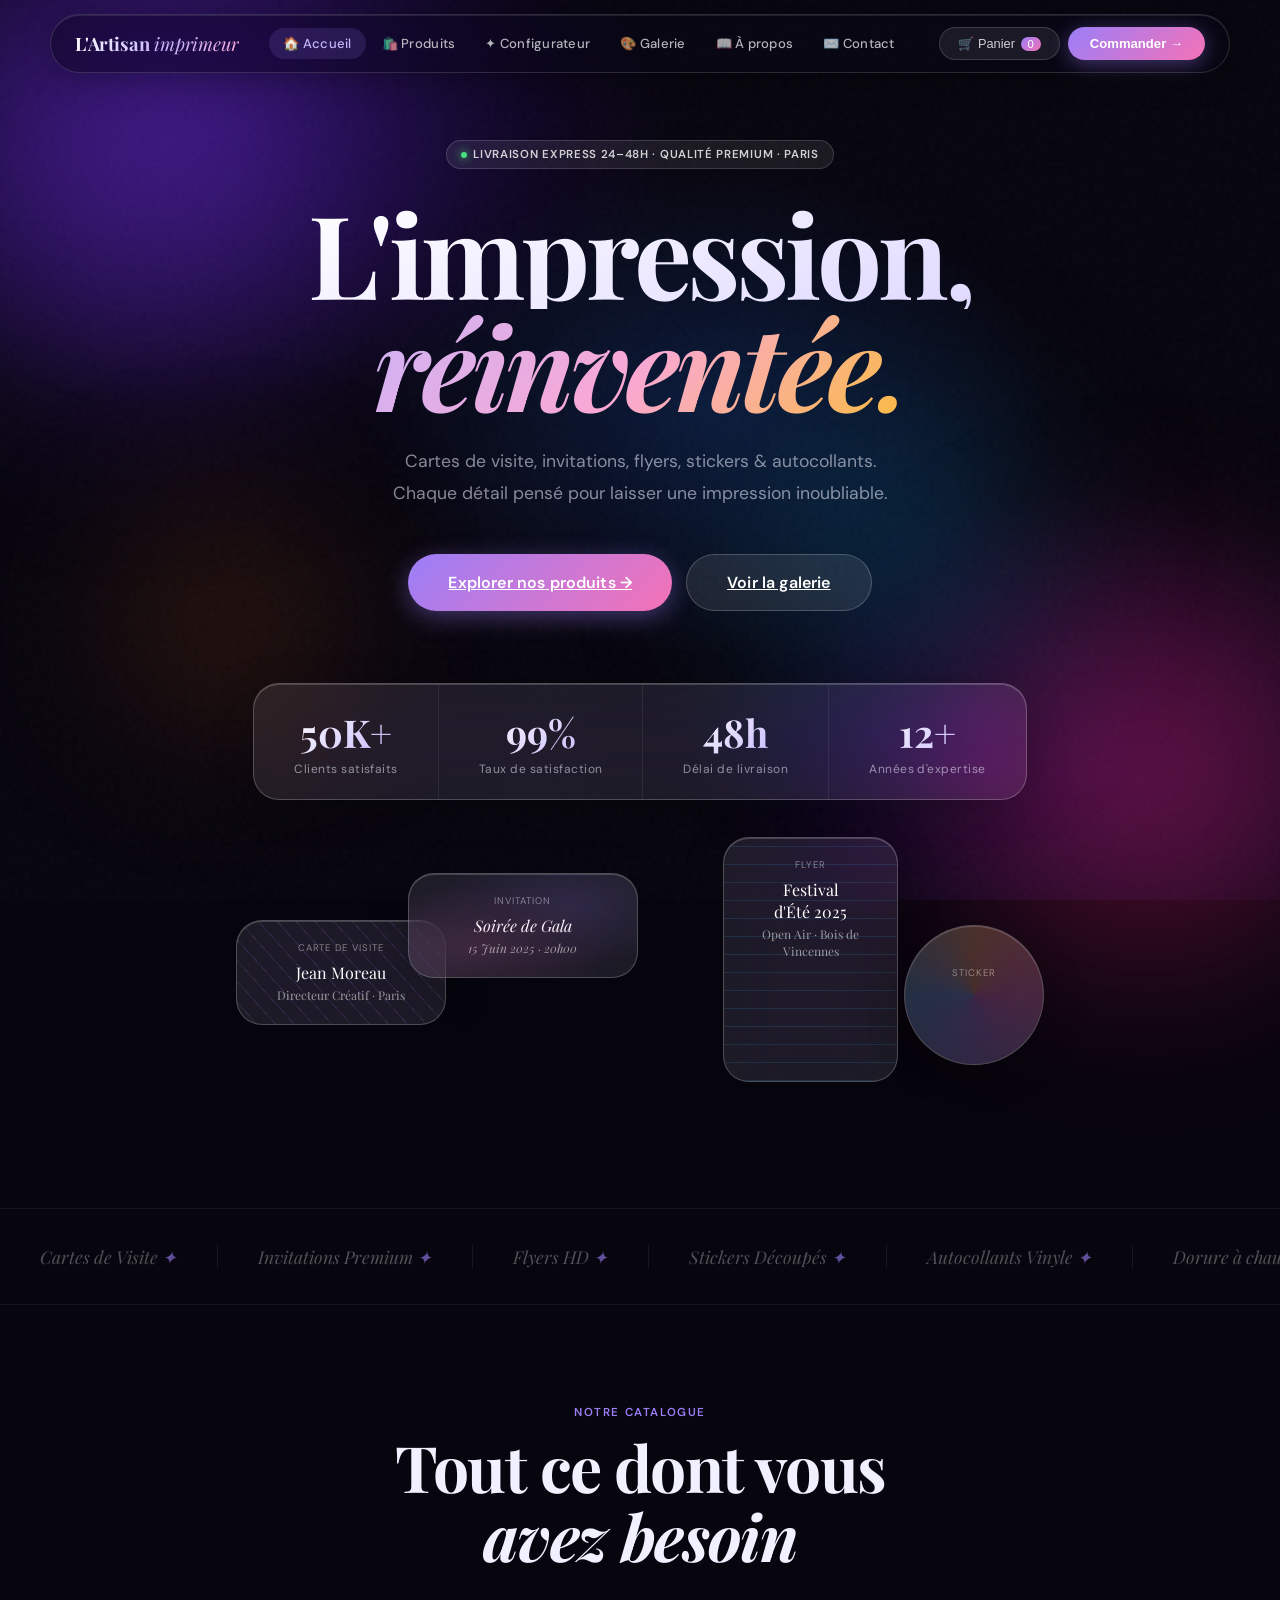
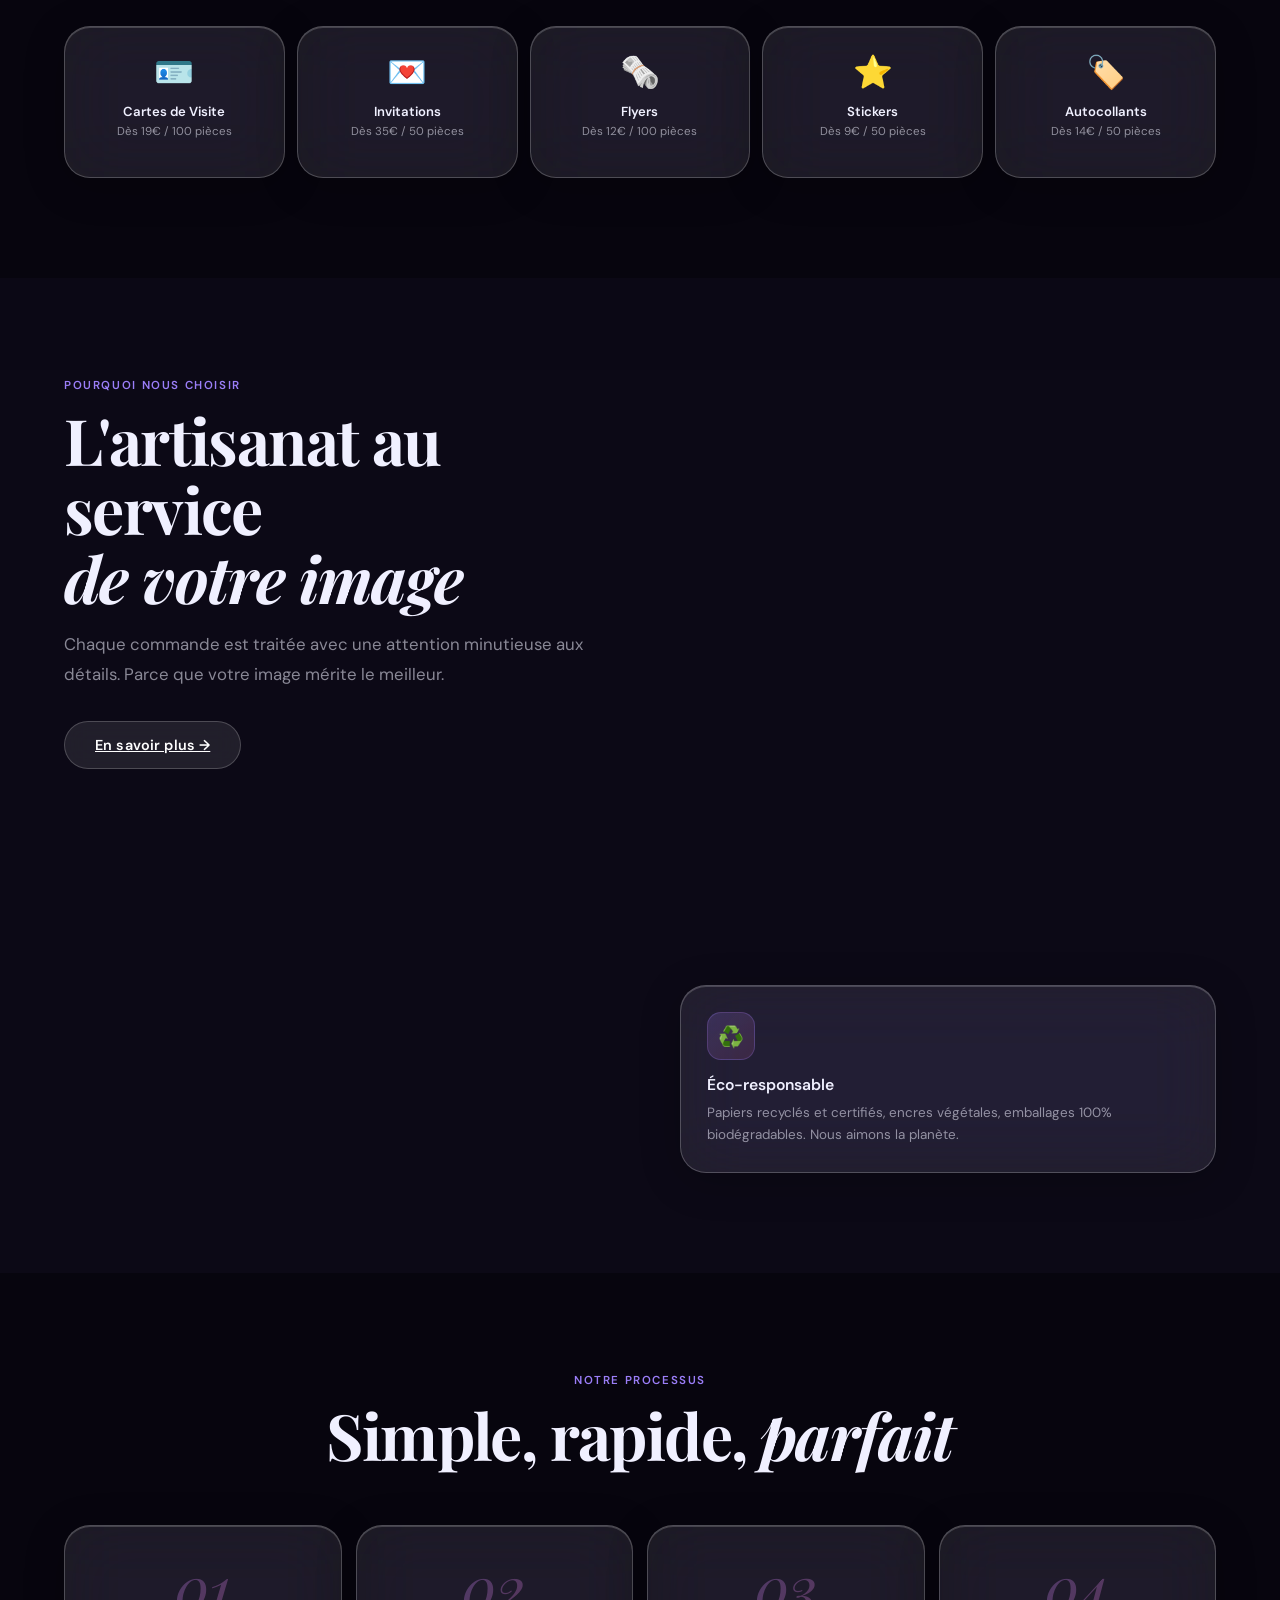
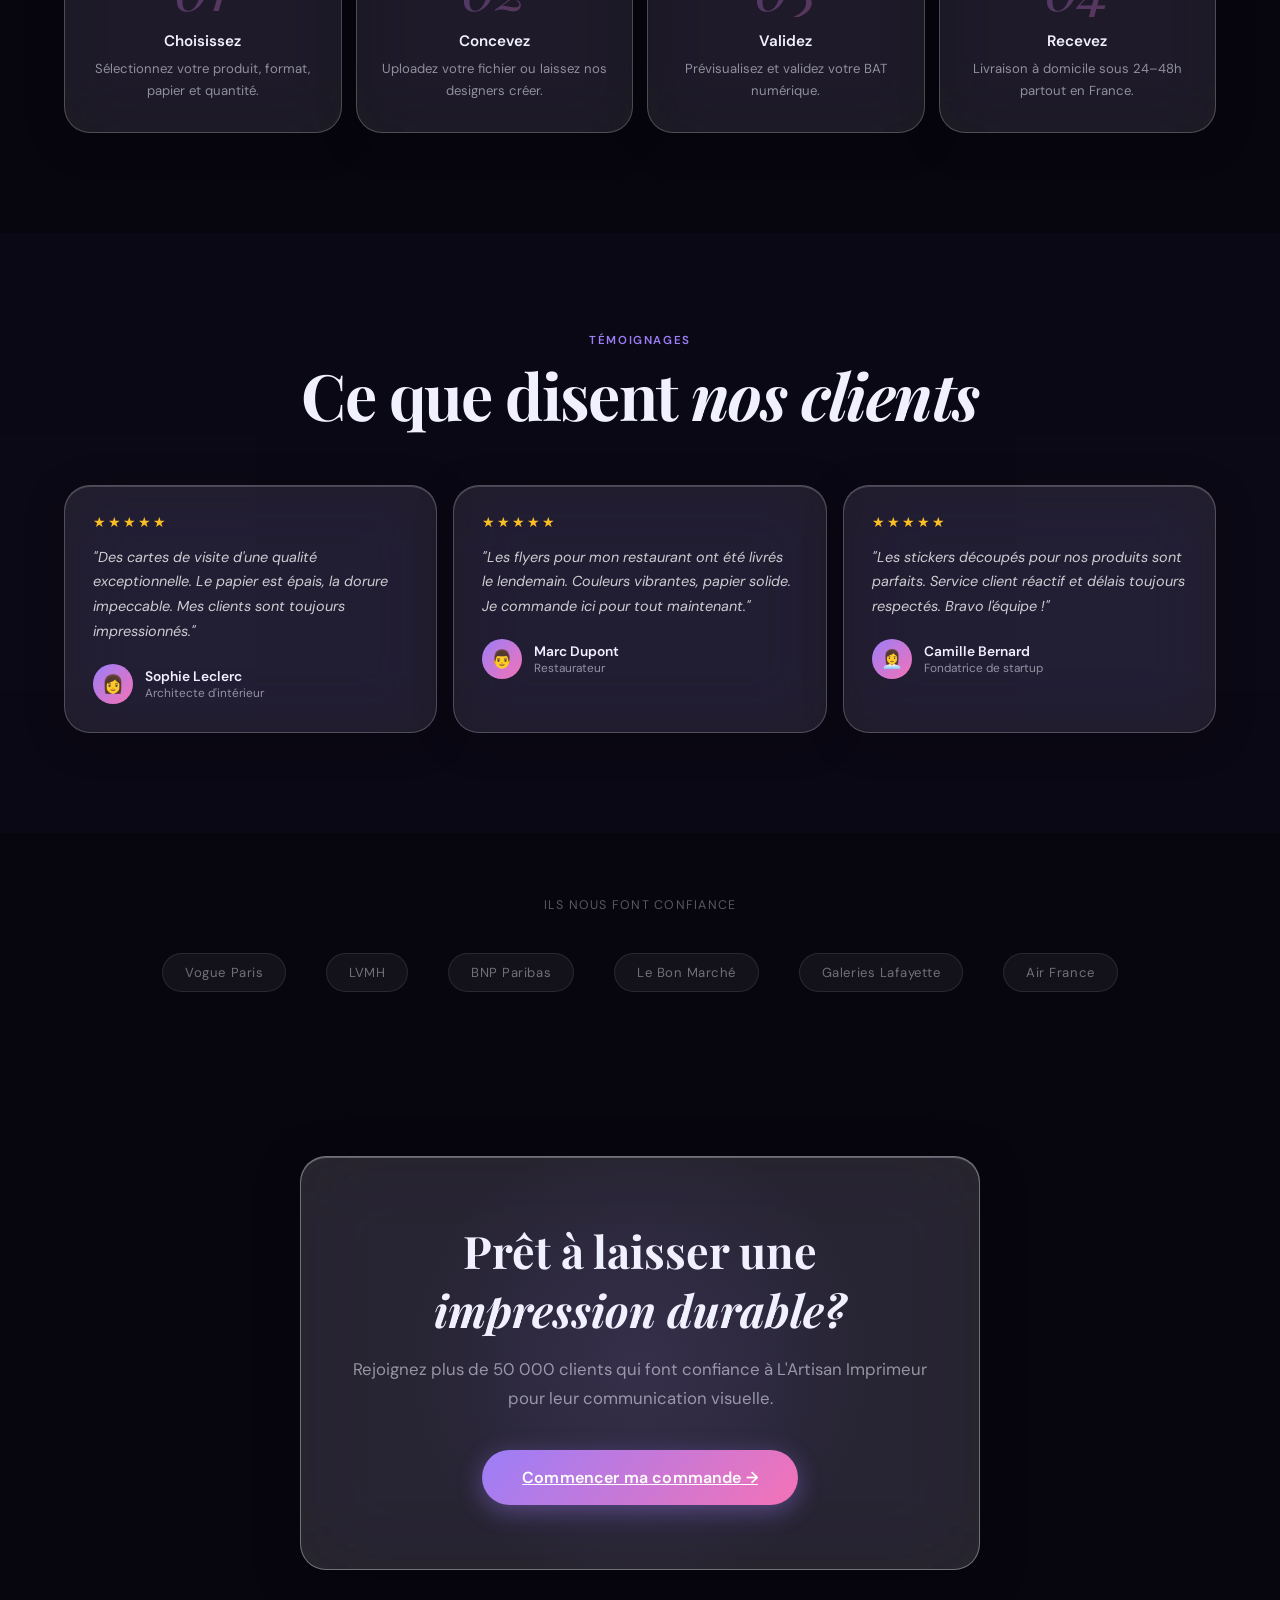
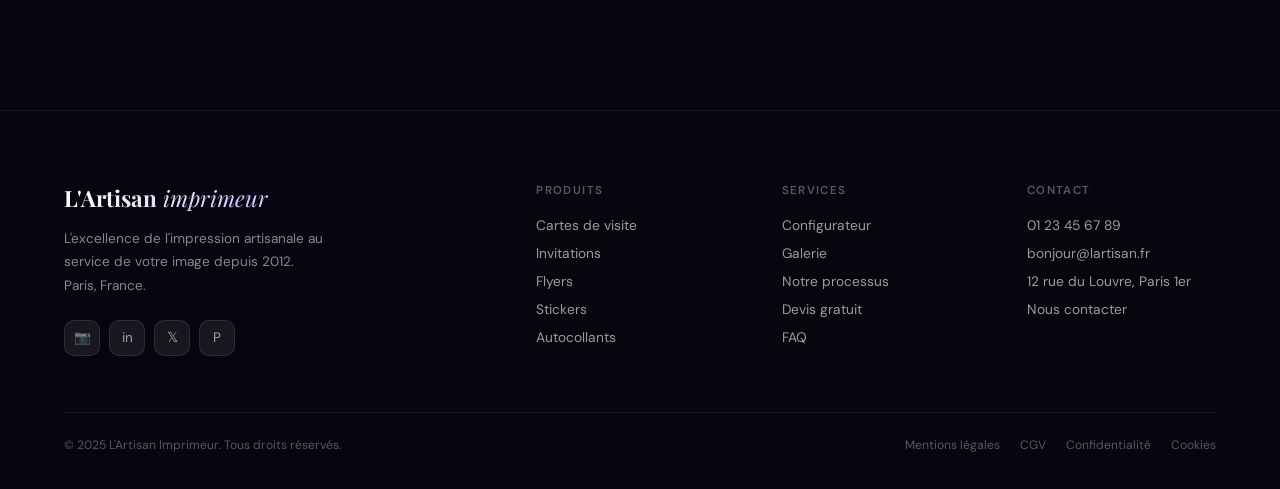
==== index.html @ 02b6c628 "Add files via upload" ====
<!DOCTYPE html>
<html lang="fr">
<head>
<meta charset="UTF-8"><meta name="viewport" content="width=device-width,initial-scale=1.0">
<title>L'Artisan Imprimeur — Impression Premium Paris</title>
<link rel="stylesheet" href="shared.css">
<style>
/* ── HERO ── */
.hero {
  min-height:100vh;display:flex;flex-direction:column;
  align-items:center;justify-content:center;
  text-align:center;padding:140px 24px 80px;
}
.hero-eyebrow { animation:fadeUp .8s .15s var(--transition) both; }
.hero-title {
  font-family:'Playfair Display',serif;
  font-size:clamp(3.2rem,9vw,7.5rem);
  line-height:.97;letter-spacing:-.035em;
  margin-bottom:26px;
  animation:fadeUp .9s .3s var(--transition) both;
}
.hero-title .l1 {
  display:block;
  background:linear-gradient(160deg,#ffffff 0%,#e0d9ff 100%);
  -webkit-background-clip:text;-webkit-text-fill-color:transparent;background-clip:text;
}
.hero-title .l2 {
  display:block;font-style:italic;
  background:linear-gradient(130deg,#c4b5fd 0%,#f9a8d4 50%,#fbbf24 100%);
  -webkit-background-clip:text;-webkit-text-fill-color:transparent;background-clip:text;
}
.hero-sub {
  font-size:1.1rem;color:var(--text-muted);max-width:500px;line-height:1.8;
  margin-bottom:44px;
  animation:fadeUp .9s .45s var(--transition) both;
}
.hero-ctas {
  display:flex;gap:14px;flex-wrap:wrap;justify-content:center;
  animation:fadeUp .9s .6s var(--transition) both;
}

.stats-row {
  display:flex;justify-content:center;flex-wrap:wrap;
  margin-top:72px;
  animation:fadeUp .9s .9s var(--transition) both;
}
.stat-item {
  padding:22px 40px;text-align:center;
  border-right:1px solid rgba(255,255,255,.07);
}
.stat-item:last-child{border-right:none;}
.stat-num {
  font-family:'Playfair Display',serif;font-size:2.4rem;font-weight:700;
  background:linear-gradient(135deg,#fff 0%,#c4b5fd 100%);
  -webkit-background-clip:text;-webkit-text-fill-color:transparent;background-clip:text;
}
.stat-lbl { font-size:.75rem;color:var(--text-muted);margin-top:3px;letter-spacing:.04em; }

/* ── FLOATING CARDS ── */
.cards-scene {
  position:relative;width:100%;max-width:860px;height:260px;
  margin-top:68px;
  animation:fadeUp .9s .75s var(--transition) both;
}
.float-card {
  position:absolute;padding:20px 24px;
  animation:floatY ease-in-out infinite;
}
@keyframes floatY {
  0%,100%{transform:translateY(0) rotate(var(--rot));}
  50%{transform:translateY(-12px) rotate(var(--rot));}
}
.fc1{width:210px;left:3%;top:20%;--rot:-7deg;animation-duration:5.5s;}
.fc2{width:230px;left:23%;top:2%;--rot:3deg;animation-duration:6.5s;animation-delay:-2s;}
.fc3{width:175px;height:245px;right:20%;top:-12%;--rot:-5deg;animation-duration:7s;animation-delay:-1s;display:flex;flex-direction:column;}
.fc4{width:140px;height:140px;right:3%;top:22%;--rot:11deg;animation-duration:5s;animation-delay:-3.5s;border-radius:50% !important;}

.float-card .fc-lbl{font-size:.6rem;text-transform:uppercase;letter-spacing:.1em;color:rgba(255,255,255,.45);margin-bottom:8px;}
.float-card .fc-body{font-family:'Playfair Display',serif;font-size:1rem;color:#fff;line-height:1.4;}
.float-card .fc-sub{font-size:.75rem;opacity:.55;margin-top:3px;}

.fc-pattern{position:absolute;inset:0;border-radius:inherit;overflow:hidden;opacity:.14;}
.pat1{background:repeating-linear-gradient(48deg,#9b7ef8 0,#9b7ef8 1px,transparent 1px,transparent 14px);}
.pat2{background:radial-gradient(ellipse at 30% 70%,#f472b6,transparent 60%),radial-gradient(ellipse at 70% 30%,#9b7ef8,transparent 60%);}
.pat3{background:repeating-linear-gradient(0deg,#38bdf8 0,#38bdf8 1px,transparent 1px,transparent 18px);}
.pat4{background:conic-gradient(from 0deg,#fbbf24,#f472b6,#9b7ef8,#38bdf8,#fbbf24);}

/* ── PRODUCTS PREVIEW ── */
.prod-preview {
  display:grid;grid-template-columns:repeat(5,1fr);gap:12px;
  margin-top:56px;
}
.pp-card {
  padding:24px 16px;text-align:center;cursor:pointer;
  transition:all .3s var(--transition);
}
.pp-card:hover{transform:translateY(-5px);}
.pp-icon{font-size:2rem;margin-bottom:10px;}
.pp-name{font-size:.82rem;font-weight:600;margin-bottom:4px;}
.pp-from{font-size:.72rem;color:var(--text-muted);}
.pp-card .pp-bar{
  height:2px;border-radius:2px;margin-top:12px;
  background:linear-gradient(to right,var(--c1),var(--c2));
  transform:scaleX(0);transform-origin:left;
  transition:transform .3s;
}
.pp-card:hover .pp-bar{transform:scaleX(1);}

/* ── MARQUEE ── */
.marquee-section { overflow:hidden;padding:36px 0;border-top:1px solid rgba(255,255,255,.06);border-bottom:1px solid rgba(255,255,255,.06); }
.marquee-track {
  display:flex;gap:0;white-space:nowrap;
  animation:marqueeScroll 22s linear infinite;
}
@keyframes marqueeScroll{from{transform:translateX(0)}to{transform:translateX(-50%)}}
.marquee-item {
  padding:0 40px;font-family:'Playfair Display',serif;font-style:italic;
  font-size:1.1rem;color:rgba(255,255,255,.3);
  border-right:1px solid rgba(255,255,255,.07);
  flex-shrink:0;
}
.marquee-item span{color:rgba(155,126,248,.6);}

/* ── FEATURES ── */
.features-layout{display:grid;grid-template-columns:1fr 1fr;gap:80px;align-items:start;}
.features-sticky{position:sticky;top:120px;}
.feature-cards-list{display:flex;flex-direction:column;gap:14px;}
.feat-card{padding:26px;transition:all .3s;}
.feat-card:hover{transform:translateX(4px);}
.feat-card .feat-ico{
  width:48px;height:48px;border-radius:14px;font-size:1.3rem;
  display:flex;align-items:center;justify-content:center;
  margin-bottom:14px;
  background:linear-gradient(135deg,rgba(155,126,248,.2),rgba(244,114,182,.12));
  border:1px solid rgba(155,126,248,.25);
}
.feat-card h3{font-size:.98rem;font-weight:600;margin-bottom:7px;}
.feat-card p{font-size:.84rem;color:var(--text-muted);line-height:1.65;}

/* ── PROCESS ── */
.process-grid{display:grid;grid-template-columns:repeat(4,1fr);gap:14px;margin-top:56px;}
.proc-step{padding:30px 22px;text-align:center;position:relative;}
.proc-num{
  font-family:'Playfair Display',serif;font-size:3.8rem;font-style:italic;line-height:1;
  background:linear-gradient(135deg,rgba(155,126,248,.35),rgba(244,114,182,.3));
  -webkit-background-clip:text;-webkit-text-fill-color:transparent;background-clip:text;
  margin-bottom:14px;
}
.proc-step h3{font-size:.95rem;font-weight:600;margin-bottom:7px;}
.proc-step p{font-size:.82rem;color:var(--text-muted);line-height:1.65;}

/* ── TESTIMONIALS ── */
.testi-grid{display:grid;grid-template-columns:repeat(3,1fr);gap:16px;margin-top:56px;}
.testi-card{padding:28px;}
.testi-stars{color:#fbbf24;font-size:.85rem;letter-spacing:2px;margin-bottom:14px;}
.testi-body{font-style:italic;font-size:.9rem;color:rgba(255,255,255,.78);line-height:1.72;margin-bottom:20px;}
.testi-author{display:flex;align-items:center;gap:12px;}
.author-av{
  width:40px;height:40px;border-radius:50%;
  display:flex;align-items:center;justify-content:center;font-size:1.1rem;
  background:linear-gradient(135deg,#9b7ef8,#f472b6);
  flex-shrink:0;
}
.author-name{font-size:.86rem;font-weight:600;}
.author-role{font-size:.74rem;color:var(--text-muted);}

/* ── BRANDS ── */
.brands-row{display:flex;justify-content:center;align-items:center;gap:40px;flex-wrap:wrap;margin-top:40px;}
.brand-pill{
  padding:10px 22px;border-radius:50px;
  background:rgba(255,255,255,.05);border:1px solid rgba(255,255,255,.09);
  font-size:.82rem;color:rgba(255,255,255,.4);letter-spacing:.04em;
  transition:all .2s;
}
.brand-pill:hover{background:rgba(255,255,255,.09);color:rgba(255,255,255,.7);}

/* ── CTA BAND ── */
.cta-band{
  text-align:center;padding:100px 24px;
}
.cta-inner{
  max-width:680px;margin:0 auto;padding:64px 48px;position:relative;overflow:hidden;
}
.cta-glow{
  position:absolute;width:500px;height:500px;border-radius:50%;
  background:radial-gradient(#9b7ef8,transparent 65%);
  opacity:.12;top:50%;left:50%;transform:translate(-50%,-50%);
  pointer-events:none;animation:glowPulse 4s ease-in-out infinite;
}
@keyframes glowPulse{0%,100%{opacity:.12}50%{opacity:.2}}
.cta-inner h2{font-family:'Playfair Display',serif;font-size:clamp(1.8rem,4vw,2.8rem);margin-bottom:16px;position:relative;z-index:1;}
.cta-inner p{color:var(--text-muted);margin-bottom:36px;line-height:1.75;position:relative;z-index:1;}
.cta-inner .btn{position:relative;z-index:1;}

@keyframes fadeUp{from{opacity:0;transform:translateY(22px)}to{opacity:1;transform:none}}

@media(max-width:900px){
  .features-layout{grid-template-columns:1fr;gap:40px;}
  .features-sticky{position:static;}
  .process-grid{grid-template-columns:repeat(2,1fr);}
  .testi-grid{grid-template-columns:1fr;}
  .prod-preview{grid-template-columns:repeat(3,1fr);}
  .cards-scene{display:none;}
}
@media(max-width:600px){
  .prod-preview{grid-template-columns:repeat(2,1fr);}
  .stat-item{padding:16px 20px;}
}
</style>
</head>
<body>
<div class="page-wrap">

<!-- HERO -->
<section class="hero">
  <div class="badge badge-live hero-eyebrow" style="margin-bottom:28px;">
    Livraison express 24–48h · Qualité Premium · Paris
  </div>
  <h1 class="hero-title">
    <span class="l1">L'impression,</span>
    <span class="l2">réinventée.</span>
  </h1>
  <p class="hero-sub">Cartes de visite, invitations, flyers, stickers & autocollants. Chaque détail pensé pour laisser une impression inoubliable.</p>
  <div class="hero-ctas">
    <a href="products.html" class="btn btn-primary btn-lg">Explorer nos produits →</a>
    <a href="gallery.html" class="btn btn-secondary btn-lg">Voir la galerie</a>
  </div>

  <div class="stats-row glass">
    <div class="stat-item"><div class="stat-num">50K+</div><div class="stat-lbl">Clients satisfaits</div></div>
    <div class="stat-item"><div class="stat-num">99%</div><div class="stat-lbl">Taux de satisfaction</div></div>
    <div class="stat-item"><div class="stat-num">48h</div><div class="stat-lbl">Délai de livraison</div></div>
    <div class="stat-item"><div class="stat-num">12+</div><div class="stat-lbl">Années d'expertise</div></div>
  </div>

  <!-- Floating product preview cards -->
  <div class="cards-scene">
    <div class="float-card glass fc1">
      <div class="fc-pattern pat1"></div>
      <div class="fc-lbl">Carte de visite</div>
      <div class="fc-body">Jean Moreau<div class="fc-sub">Directeur Créatif · Paris</div></div>
    </div>
    <div class="float-card glass fc2">
      <div class="fc-pattern pat2"></div>
      <div class="fc-lbl">Invitation</div>
      <div class="fc-body" style="font-style:italic">Soirée de Gala<div class="fc-sub">15 Juin 2025 · 20h00</div></div>
    </div>
    <div class="float-card glass fc3">
      <div class="fc-pattern pat3"></div>
      <div class="fc-lbl">Flyer</div>
      <div class="fc-body">Festival<br>d'Été 2025<div class="fc-sub">Open Air · Bois de Vincennes</div></div>
    </div>
    <div class="float-card glass fc4">
      <div class="fc-pattern pat4"></div>
      <div class="fc-lbl" style="text-align:center;margin-top:20px;">Sticker</div>
    </div>
  </div>
</section>

<!-- MARQUEE -->
<div class="marquee-section" style="position:relative;z-index:2;">
  <div class="marquee-track">
    <div class="marquee-item">Cartes de Visite <span>✦</span></div>
    <div class="marquee-item">Invitations Premium <span>✦</span></div>
    <div class="marquee-item">Flyers HD <span>✦</span></div>
    <div class="marquee-item">Stickers Découpés <span>✦</span></div>
    <div class="marquee-item">Autocollants Vinyle <span>✦</span></div>
    <div class="marquee-item">Dorure à chaud <span>✦</span></div>
    <div class="marquee-item">Vernis sélectif <span>✦</span></div>
    <div class="marquee-item">Papier recyclé <span>✦</span></div>
    <div class="marquee-item">Design sur mesure <span>✦</span></div>
    <div class="marquee-item">Livraison 24h <span>✦</span></div>
    <!-- Duplicate for seamless -->
    <div class="marquee-item">Cartes de Visite <span>✦</span></div>
    <div class="marquee-item">Invitations Premium <span>✦</span></div>
    <div class="marquee-item">Flyers HD <span>✦</span></div>
    <div class="marquee-item">Stickers Découpés <span>✦</span></div>
    <div class="marquee-item">Autocollants Vinyle <span>✦</span></div>
    <div class="marquee-item">Dorure à chaud <span>✦</span></div>
    <div class="marquee-item">Vernis sélectif <span>✦</span></div>
    <div class="marquee-item">Papier recyclé <span>✦</span></div>
    <div class="marquee-item">Design sur mesure <span>✦</span></div>
    <div class="marquee-item">Livraison 24h <span>✦</span></div>
  </div>
</div>

<!-- PRODUCTS QUICK PREVIEW -->
<section class="section">
  <div class="container">
    <div class="reveal" style="text-align:center;margin-bottom:0;">
      <span class="eyebrow">Notre Catalogue</span>
      <h2 class="display-title">Tout ce dont vous<br><em>avez besoin</em></h2>
    </div>
    <div class="prod-preview">
      <a href="products.html#cartes" class="pp-card glass reveal delay-1" style="text-decoration:none;color:inherit;">
        <div class="pp-icon">🪪</div>
        <div class="pp-name">Cartes de Visite</div>
        <div class="pp-from">Dès 19€ / 100 pièces</div>
        <div class="pp-bar" style="--c1:#9b7ef8;--c2:#c4b5fd;"></div>
      </a>
      <a href="products.html#invitations" class="pp-card glass reveal delay-2" style="text-decoration:none;color:inherit;">
        <div class="pp-icon">💌</div>
        <div class="pp-name">Invitations</div>
        <div class="pp-from">Dès 35€ / 50 pièces</div>
        <div class="pp-bar" style="--c1:#f472b6;--c2:#fda4af;"></div>
      </a>
      <a href="products.html#flyers" class="pp-card glass reveal delay-3" style="text-decoration:none;color:inherit;">
        <div class="pp-icon">🗞️</div>
        <div class="pp-name">Flyers</div>
        <div class="pp-from">Dès 12€ / 100 pièces</div>
        <div class="pp-bar" style="--c1:#38bdf8;--c2:#7dd3fc;"></div>
      </a>
      <a href="products.html#stickers" class="pp-card glass reveal delay-4" style="text-decoration:none;color:inherit;">
        <div class="pp-icon">⭐</div>
        <div class="pp-name">Stickers</div>
        <div class="pp-from">Dès 9€ / 50 pièces</div>
        <div class="pp-bar" style="--c1:#4ade80;--c2:#86efac;"></div>
      </a>
      <a href="products.html#autocollants" class="pp-card glass reveal delay-5" style="text-decoration:none;color:inherit;">
        <div class="pp-icon">🏷️</div>
        <div class="pp-name">Autocollants</div>
        <div class="pp-from">Dès 14€ / 50 pièces</div>
        <div class="pp-bar" style="--c1:#fbbf24;--c2:#fde68a;"></div>
      </a>
    </div>
  </div>
</section>

<!-- FEATURES -->
<section class="section" style="background:rgba(155,126,248,.03);">
  <div class="container">
    <div class="features-layout">
      <div class="features-sticky reveal left">
        <span class="eyebrow">Pourquoi nous choisir</span>
        <h2 class="display-title">L'artisanat au service<br><em>de votre image</em></h2>
        <p class="body-lead" style="margin-bottom:32px;">Chaque commande est traitée avec une attention minutieuse aux détails. Parce que votre image mérite le meilleur.</p>
        <a href="about.html" class="btn btn-secondary">En savoir plus →</a>
      </div>
      <div class="feature-cards-list">
        <div class="feat-card glass reveal delay-1">
          <div class="feat-ico">🎨</div>
          <h3>Design sur mesure</h3>
          <p>Nos graphistes créent des visuels uniques adaptés à votre identité. Templates premium ou création from scratch.</p>
        </div>
        <div class="feat-card glass reveal delay-2">
          <div class="feat-ico">🔬</div>
          <h3>Qualité Premium</h3>
          <p>Papiers certifiés FSC, encres écologiques, finitions exclusives — vernis, dorure, gaufrage.</p>
        </div>
        <div class="feat-card glass reveal delay-3">
          <div class="feat-ico">⚡</div>
          <h3>Livraison Express 24h</h3>
          <p>Commandez avant 14h et recevez votre commande dès le lendemain. Suivi en temps réel inclus.</p>
        </div>
        <div class="feat-card glass reveal delay-4">
          <div class="feat-ico">♻️</div>
          <h3>Éco-responsable</h3>
          <p>Papiers recyclés et certifiés, encres végétales, emballages 100% biodégradables. Nous aimons la planète.</p>
        </div>
      </div>
    </div>
  </div>
</section>

<!-- PROCESS -->
<section class="section">
  <div class="container">
    <div style="text-align:center;" class="reveal">
      <span class="eyebrow">Notre Processus</span>
      <h2 class="display-title">Simple, rapide, <em>parfait</em></h2>
    </div>
    <div class="process-grid">
      <div class="proc-step glass reveal delay-1"><div class="proc-num">01</div><h3>Choisissez</h3><p>Sélectionnez votre produit, format, papier et quantité.</p></div>
      <div class="proc-step glass reveal delay-2"><div class="proc-num">02</div><h3>Concevez</h3><p>Uploadez votre fichier ou laissez nos designers créer.</p></div>
      <div class="proc-step glass reveal delay-3"><div class="proc-num">03</div><h3>Validez</h3><p>Prévisualisez et validez votre BAT numérique.</p></div>
      <div class="proc-step glass reveal delay-4"><div class="proc-num">04</div><h3>Recevez</h3><p>Livraison à domicile sous 24–48h partout en France.</p></div>
    </div>
  </div>
</section>

<!-- TESTIMONIALS -->
<section class="section" style="background:rgba(155,126,248,.03);">
  <div class="container">
    <div style="text-align:center;" class="reveal">
      <span class="eyebrow">Témoignages</span>
      <h2 class="display-title">Ce que disent <em>nos clients</em></h2>
    </div>
    <div class="testi-grid">
      <div class="testi-card glass reveal delay-1">
        <div class="testi-stars">★★★★★</div>
        <p class="testi-body">"Des cartes de visite d'une qualité exceptionnelle. Le papier est épais, la dorure impeccable. Mes clients sont toujours impressionnés."</p>
        <div class="testi-author"><div class="author-av">👩</div><div><div class="author-name">Sophie Leclerc</div><div class="author-role">Architecte d'intérieur</div></div></div>
      </div>
      <div class="testi-card glass reveal delay-2">
        <div class="testi-stars">★★★★★</div>
        <p class="testi-body">"Les flyers pour mon restaurant ont été livrés le lendemain. Couleurs vibrantes, papier solide. Je commande ici pour tout maintenant."</p>
        <div class="testi-author"><div class="author-av">👨</div><div><div class="author-name">Marc Dupont</div><div class="author-role">Restaurateur</div></div></div>
      </div>
      <div class="testi-card glass reveal delay-3">
        <div class="testi-stars">★★★★★</div>
        <p class="testi-body">"Les stickers découpés pour nos produits sont parfaits. Service client réactif et délais toujours respectés. Bravo l'équipe !"</p>
        <div class="testi-author"><div class="author-av">👩‍💼</div><div><div class="author-name">Camille Bernard</div><div class="author-role">Fondatrice de startup</div></div></div>
      </div>
    </div>
  </div>
</section>

<!-- TRUSTED BY -->
<section class="section-sm" style="position:relative;z-index:2;">
  <div class="container" style="text-align:center;">
    <p style="font-size:.78rem;color:var(--text-dim);text-transform:uppercase;letter-spacing:.1em;margin-bottom:20px;">Ils nous font confiance</p>
    <div class="brands-row">
      <div class="brand-pill">Vogue Paris</div>
      <div class="brand-pill">LVMH</div>
      <div class="brand-pill">BNP Paribas</div>
      <div class="brand-pill">Le Bon Marché</div>
      <div class="brand-pill">Galeries Lafayette</div>
      <div class="brand-pill">Air France</div>
    </div>
  </div>
</section>

<!-- CTA -->
<div class="cta-band" style="position:relative;z-index:2;">
  <div class="container">
    <div class="cta-inner glass-strong reveal">
      <div class="cta-glow"></div>
      <h2>Prêt à laisser une<br><em>impression durable?</em></h2>
      <p class="body-lead">Rejoignez plus de 50 000 clients qui font confiance à L'Artisan Imprimeur pour leur communication visuelle.</p>
      <a href="configurator.html" class="btn btn-primary btn-lg">Commencer ma commande →</a>
    </div>
  </div>
</div>

</div><!-- /page-wrap -->
<script src="shared.js"></script>
<script>initShared('index');</script>
</body>
</html>
---- shared.css ----
@import url('https://fonts.googleapis.com/css2?family=Playfair+Display:ital,wght@0,400;0,600;0,700;1,400;1,600&family=DM+Sans:opsz,wght@9..40,300;9..40,400;9..40,500;9..40,600&family=Cormorant+Garamond:ital,wght@0,300;0,400;1,300;1,400&display=swap');

:root {
  --glass-bg: rgba(255,255,255,0.09);
  --glass-bg-hover: rgba(255,255,255,0.14);
  --glass-border: rgba(255,255,255,0.22);
  --glass-border-strong: rgba(255,255,255,0.35);
  --glass-shadow: 0 8px 40px rgba(0,0,0,0.22);
  --glass-blur: blur(32px) saturate(190%);
  --accent: #9b7ef8;
  --accent2: #f472b6;
  --accent3: #38bdf8;
  --gold: #fbbf24;
  --green: #4ade80;
  --text: #f0f0ff;
  --text-muted: rgba(240,240,255,0.55);
  --text-dim: rgba(240,240,255,0.35);
  --radius: 26px;
  --radius-sm: 14px;
  --radius-xs: 8px;
  --page-bg: #07050e;
  --transition: cubic-bezier(.16,1,.3,1);
}

*, *::before, *::after { margin:0; padding:0; box-sizing:border-box; }
html { scroll-behavior:smooth; font-size:16px; }

body {
  font-family: 'DM Sans', sans-serif;
  background: var(--page-bg);
  color: var(--text);
  overflow-x: hidden;
  -webkit-font-smoothing: antialiased;
}

/* ──────────────────────────────────────────
   BACKGROUND SCENE
────────────────────────────────────────── */
.bg-scene {
  position: fixed; inset:0; z-index:0; pointer-events:none;
  background:
    radial-gradient(ellipse 70% 55% at 15% 15%, #1e0a4e 0%, transparent 55%),
    radial-gradient(ellipse 55% 55% at 85% 85%, #1a0838 0%, transparent 55%),
    radial-gradient(ellipse 45% 45% at 55% 45%, #0c1a3a 0%, transparent 60%),
    #07050e;
}
.bg-orb {
  position:absolute; border-radius:50%;
  filter:blur(90px); will-change:transform;
  animation: orbDrift linear infinite;
}
.orb1{width:600px;height:600px;background:radial-gradient(#7c3aed,#4a1d96,transparent 70%);top:-150px;left:-150px;opacity:.5;animation-duration:22s;}
.orb2{width:500px;height:500px;background:radial-gradient(#db2777,#9d174d,transparent 70%);bottom:-120px;right:-120px;opacity:.45;animation-duration:28s;animation-delay:-10s;}
.orb3{width:380px;height:380px;background:radial-gradient(#0284c7,#0c4a6e,transparent 70%);top:40%;left:55%;opacity:.4;animation-duration:34s;animation-delay:-6s;}
.orb4{width:250px;height:250px;background:radial-gradient(#d97706,#92400e,transparent 70%);top:55%;left:8%;opacity:.35;animation-duration:26s;animation-delay:-15s;}
@keyframes orbDrift {
  0%,100%{transform:translate(0,0) scale(1);}
  25%{transform:translate(30px,-25px) scale(1.04);}
  50%{transform:translate(-15px,35px) scale(.97);}
  75%{transform:translate(25px,15px) scale(1.02);}
}
.noise-overlay {
  position:fixed;inset:0;z-index:1;opacity:.028;pointer-events:none;
  background-image:url("data:image/svg+xml,%3Csvg viewBox='0 0 200 200' xmlns='http://www.w3.org/2000/svg'%3E%3Cfilter id='n'%3E%3CfeTurbulence type='fractalNoise' baseFrequency='.85' numOctaves='4' stitchTiles='stitch'/%3E%3C/filter%3E%3Crect width='100%25' height='100%25' filter='url(%23n)'/%3E%3C/svg%3E");
}
.page-wrap { position:relative; z-index:2; }

/* ──────────────────────────────────────────
   GLASS UTILITY
────────────────────────────────────────── */
.glass {
  background: var(--glass-bg);
  backdrop-filter: var(--glass-blur);
  -webkit-backdrop-filter: var(--glass-blur);
  border: 1px solid var(--glass-border);
  border-radius: var(--radius);
  box-shadow: var(--glass-shadow), inset 0 1px 0 rgba(255,255,255,0.18);
}
.glass-strong {
  background: rgba(255,255,255,0.13);
  backdrop-filter: blur(40px) saturate(200%);
  -webkit-backdrop-filter: blur(40px) saturate(200%);
  border: 1px solid var(--glass-border-strong);
  border-radius: var(--radius);
  box-shadow: 0 12px 48px rgba(0,0,0,0.25), inset 0 1px 0 rgba(255,255,255,0.28);
}

/* ──────────────────────────────────────────
   NAVIGATION
────────────────────────────────────────── */
.nav-wrap {
  position:fixed;top:14px;left:50%;transform:translateX(-50%);
  width:calc(100% - 40px);max-width:1180px;z-index:1000;
}
nav.main-nav {
  display:flex;align-items:center;justify-content:space-between;
  padding:12px 24px;
  background:rgba(10,8,20,0.55);
  backdrop-filter:blur(40px) saturate(180%);
  -webkit-backdrop-filter:blur(40px) saturate(180%);
  border:1px solid rgba(255,255,255,0.14);
  border-radius:50px;
  box-shadow:0 4px 32px rgba(0,0,0,0.3),inset 0 1px 0 rgba(255,255,255,0.1);
  transition:background .3s;
}
nav.main-nav.scrolled { background:rgba(7,5,14,0.82); }

.nav-logo {
  font-family:'Playfair Display',serif;
  font-size:1.15rem; font-style:italic;
  letter-spacing:-.01em; white-space:nowrap;
  background:linear-gradient(130deg,#fff 0%,#c4b5fd 55%,#f9a8d4 100%);
  -webkit-background-clip:text;-webkit-text-fill-color:transparent;background-clip:text;
  text-decoration:none;
}
.nav-logo b { font-style:normal; font-weight:700; }

.nav-links {
  display:flex;align-items:center;gap:2px;
  list-style:none;
}
.nav-links a {
  color:rgba(255,255,255,0.7);text-decoration:none;
  font-size:.82rem;font-weight:500;letter-spacing:.02em;
  padding:7px 14px;border-radius:50px;
  transition:all .2s;
  display:flex;align-items:center;gap:6px;
}
.nav-links a:hover, .nav-links a.active {
  background:rgba(255,255,255,0.1);color:#fff;
}
.nav-links a.active { background:rgba(155,126,248,0.15);color:#c4b5fd; }

.nav-actions { display:flex;gap:8px;align-items:center; }
.nav-btn-ghost {
  padding:8px 18px;border-radius:50px;
  background:rgba(255,255,255,0.08);
  border:1px solid rgba(255,255,255,0.15);
  color:rgba(255,255,255,.8);font-size:.8rem;font-weight:500;
  cursor:pointer;transition:all .2s;
}
.nav-btn-ghost:hover{background:rgba(255,255,255,0.14);color:#fff;}
.nav-btn-primary {
  padding:9px 22px;border-radius:50px;
  background:linear-gradient(135deg,#9b7ef8,#f472b6);
  color:#fff;font-size:.82rem;font-weight:600;
  border:none;cursor:pointer;
  box-shadow:0 4px 20px rgba(155,126,248,.4);
  transition:all .22s;
}
.nav-btn-primary:hover{transform:translateY(-1px);box-shadow:0 8px 28px rgba(155,126,248,.55);}

/* Mobile nav toggle */
.nav-toggle {
  display:none;width:36px;height:36px;
  background:rgba(255,255,255,.08);border:1px solid rgba(255,255,255,.15);
  border-radius:10px;cursor:pointer;
  flex-direction:column;align-items:center;justify-content:center;gap:5px;
}
.nav-toggle span { width:18px;height:2px;background:#fff;border-radius:2px;transition:all .3s; }

/* ──────────────────────────────────────────
   LAYOUT
────────────────────────────────────────── */
.container { max-width:1200px;margin:0 auto;padding:0 24px; }
.container-sm { max-width:820px;margin:0 auto;padding:0 24px; }
.section { position:relative;z-index:2;padding:100px 0; }
.section-sm { padding:64px 0; }

/* ──────────────────────────────────────────
   TYPOGRAPHY
────────────────────────────────────────── */
.eyebrow {
  font-size:.72rem;text-transform:uppercase;letter-spacing:.14em;
  font-weight:600;color:var(--accent);margin-bottom:12px;
  display:block;
}
.display-title {
  font-family:'Playfair Display',serif;
  font-size:clamp(2.4rem,5vw,4rem);
  line-height:1.08;letter-spacing:-.025em;
  margin-bottom:18px;
}
.display-title em { font-style:italic; }
.display-title .grad {
  background:linear-gradient(135deg,#c4b5fd 0%,#f9a8d4 50%,#fcd34d 100%);
  -webkit-background-clip:text;-webkit-text-fill-color:transparent;background-clip:text;
}
.body-lead {
  font-size:1.05rem;line-height:1.75;color:var(--text-muted);
}

/* ──────────────────────────────────────────
   BUTTONS
────────────────────────────────────────── */
.btn {
  display:inline-flex;align-items:center;gap:8px;
  padding:14px 30px;border-radius:50px;
  font-size:.9rem;font-weight:600;cursor:pointer;
  transition:all .25s var(--transition);
  border:none;letter-spacing:.01em;
  font-family:'DM Sans',sans-serif;
}
.btn-primary {
  background:linear-gradient(135deg,#9b7ef8,#f472b6);
  color:#fff;box-shadow:0 6px 24px rgba(155,126,248,.4);
}
.btn-primary:hover{transform:translateY(-2px);box-shadow:0 12px 36px rgba(155,126,248,.55);}
.btn-secondary {
  background:rgba(255,255,255,.09);
  border:1px solid rgba(255,255,255,.2);
  color:#fff;backdrop-filter:blur(12px);
}
.btn-secondary:hover{background:rgba(255,255,255,.16);}
.btn-lg { padding:17px 40px;font-size:1rem; }
.btn-sm { padding:9px 20px;font-size:.8rem; }

/* ──────────────────────────────────────────
   CARDS
────────────────────────────────────────── */
.card-hover {
  transition:transform .35s var(--transition),box-shadow .35s;
}
.card-hover:hover {
  transform:translateY(-6px);
  box-shadow:0 28px 64px rgba(0,0,0,.35);
}

/* ──────────────────────────────────────────
   FORM ELEMENTS
────────────────────────────────────────── */
.form-group { margin-bottom:20px; }
.form-label {
  display:block;font-size:.8rem;font-weight:500;
  color:var(--text-muted);margin-bottom:8px;letter-spacing:.03em;
}
.form-input, .form-select, .form-textarea {
  width:100%;padding:13px 18px;
  background:rgba(255,255,255,.07);
  border:1px solid rgba(255,255,255,.14);
  border-radius:var(--radius-sm);
  color:var(--text);font-size:.9rem;
  font-family:'DM Sans',sans-serif;
  outline:none;transition:all .2s;
  backdrop-filter:blur(12px);
}
.form-input:focus, .form-select:focus, .form-textarea:focus {
  border-color:rgba(155,126,248,.55);
  background:rgba(155,126,248,.08);
  box-shadow:0 0 0 3px rgba(155,126,248,.15);
}
.form-input::placeholder, .form-textarea::placeholder { color:var(--text-dim); }
.form-select { appearance:none; cursor:pointer; }
.form-select option { background:#1a1030;color:#fff; }
.form-textarea { resize:vertical;min-height:120px; }

/* ──────────────────────────────────────────
   BADGE / PILLS
────────────────────────────────────────── */
.badge {
  display:inline-flex;align-items:center;gap:6px;
  padding:6px 14px;border-radius:50px;
  font-size:.72rem;font-weight:600;letter-spacing:.06em;text-transform:uppercase;
  background:rgba(255,255,255,.08);border:1px solid rgba(255,255,255,.15);
  color:rgba(255,255,255,.8);
}
.badge-live::before {
  content:'';width:6px;height:6px;border-radius:50%;
  background:#4ade80;box-shadow:0 0 8px #4ade80;
  animation:pulse-dot 2s infinite;
}
@keyframes pulse-dot{0%,100%{opacity:1}50%{opacity:.3}}

/* ──────────────────────────────────────────
   SCROLL REVEAL
────────────────────────────────────────── */
.reveal {
  opacity:0;transform:translateY(28px);
  transition:opacity .7s var(--transition),transform .7s var(--transition);
}
.reveal.up { transform:translateY(28px); }
.reveal.left { transform:translateX(-28px); }
.reveal.right { transform:translateX(28px); }
.reveal.visible { opacity:1;transform:none; }
.delay-1{transition-delay:.08s}.delay-2{transition-delay:.16s}.delay-3{transition-delay:.24s}
.delay-4{transition-delay:.32s}.delay-5{transition-delay:.4s}

/* ──────────────────────────────────────────
   FOOTER
────────────────────────────────────────── */
footer.main-footer {
  position:relative;z-index:2;
  border-top:1px solid rgba(255,255,255,.07);
  padding:72px 0 36px;
  margin-top:40px;
}
.footer-grid {
  display:grid;
  grid-template-columns:2.2fr 1fr 1fr 1fr;
  gap:56px;margin-bottom:56px;
}
.footer-brand-logo {
  font-family:'Playfair Display',serif;font-style:italic;font-size:1.4rem;
  background:linear-gradient(130deg,#fff,#c4b5fd 60%,#f9a8d4);
  -webkit-background-clip:text;-webkit-text-fill-color:transparent;background-clip:text;
  display:block;margin-bottom:14px;
}
.footer-brand-logo b{font-style:normal;}
.footer-desc { font-size:.85rem;color:var(--text-muted);line-height:1.75;max-width:260px; }
.footer-socials { display:flex;gap:9px;margin-top:22px; }
.footer-socials a {
  width:36px;height:36px;border-radius:10px;
  display:flex;align-items:center;justify-content:center;
  background:rgba(255,255,255,.07);border:1px solid rgba(255,255,255,.1);
  color:rgba(255,255,255,.6);text-decoration:none;font-size:.85rem;
  transition:all .2s;
}
.footer-socials a:hover{background:rgba(155,126,248,.2);color:#fff;border-color:rgba(155,126,248,.3);}
.footer-col h5 {
  font-size:.72rem;text-transform:uppercase;letter-spacing:.12em;
  color:var(--text-dim);margin-bottom:18px;font-weight:600;
}
.footer-col a {
  display:block;color:rgba(255,255,255,.6);text-decoration:none;
  font-size:.86rem;margin-bottom:10px;transition:color .2s;
}
.footer-col a:hover{color:#fff;}
.footer-bottom {
  display:flex;justify-content:space-between;align-items:center;
  padding-top:24px;border-top:1px solid rgba(255,255,255,.06);
  font-size:.76rem;color:var(--text-dim);flex-wrap:wrap;gap:12px;
}
.footer-bottom-links { display:flex;gap:20px; }
.footer-bottom-links a{color:var(--text-dim);text-decoration:none;transition:color .2s;}
.footer-bottom-links a:hover{color:rgba(255,255,255,.6);}

/* ──────────────────────────────────────────
   PAGE HEADER (inner pages)
────────────────────────────────────────── */
.page-hero {
  padding:160px 0 80px;text-align:center;
}
.page-hero .eyebrow{margin-bottom:14px;}
.page-hero .display-title{margin-bottom:20px;}
.page-hero .body-lead{max-width:540px;margin:0 auto 36px;}

/* ──────────────────────────────────────────
   BREADCRUMB
────────────────────────────────────────── */
.breadcrumb {
  display:flex;align-items:center;gap:8px;
  font-size:.78rem;color:var(--text-muted);
  margin-bottom:12px;
}
.breadcrumb a{color:var(--text-muted);text-decoration:none;transition:color .2s;}
.breadcrumb a:hover{color:#fff;}
.breadcrumb span{color:var(--text-dim);}

/* ──────────────────────────────────────────
   DIVIDER
────────────────────────────────────────── */
.divider {
  height:1px;background:linear-gradient(to right,transparent,rgba(255,255,255,.1),transparent);
  margin:80px 0;
}

/* ──────────────────────────────────────────
   TOAST NOTIFICATION
────────────────────────────────────────── */
.toast {
  position:fixed;bottom:28px;right:28px;z-index:9999;
  padding:14px 24px;border-radius:var(--radius-sm);
  background:rgba(15,10,30,.9);border:1px solid rgba(155,126,248,.35);
  backdrop-filter:blur(24px);
  display:flex;align-items:center;gap:12px;
  font-size:.88rem;color:#fff;
  box-shadow:0 8px 32px rgba(0,0,0,.4);
  transform:translateY(80px);opacity:0;
  transition:all .4s var(--transition);
  pointer-events:none;
}
.toast.show{transform:translateY(0);opacity:1;}
.toast-icon{font-size:1.1rem;}

/* ──────────────────────────────────────────
   RESPONSIVE
────────────────────────────────────────── */
@media(max-width:900px){
  .footer-grid{grid-template-columns:1fr 1fr;gap:36px;}
  .nav-links{display:none;}
  .nav-toggle{display:flex;}
}
@media(max-width:600px){
  .footer-grid{grid-template-columns:1fr;}
  .page-hero{padding:130px 0 60px;}
  .section{padding:72px 0;}
}
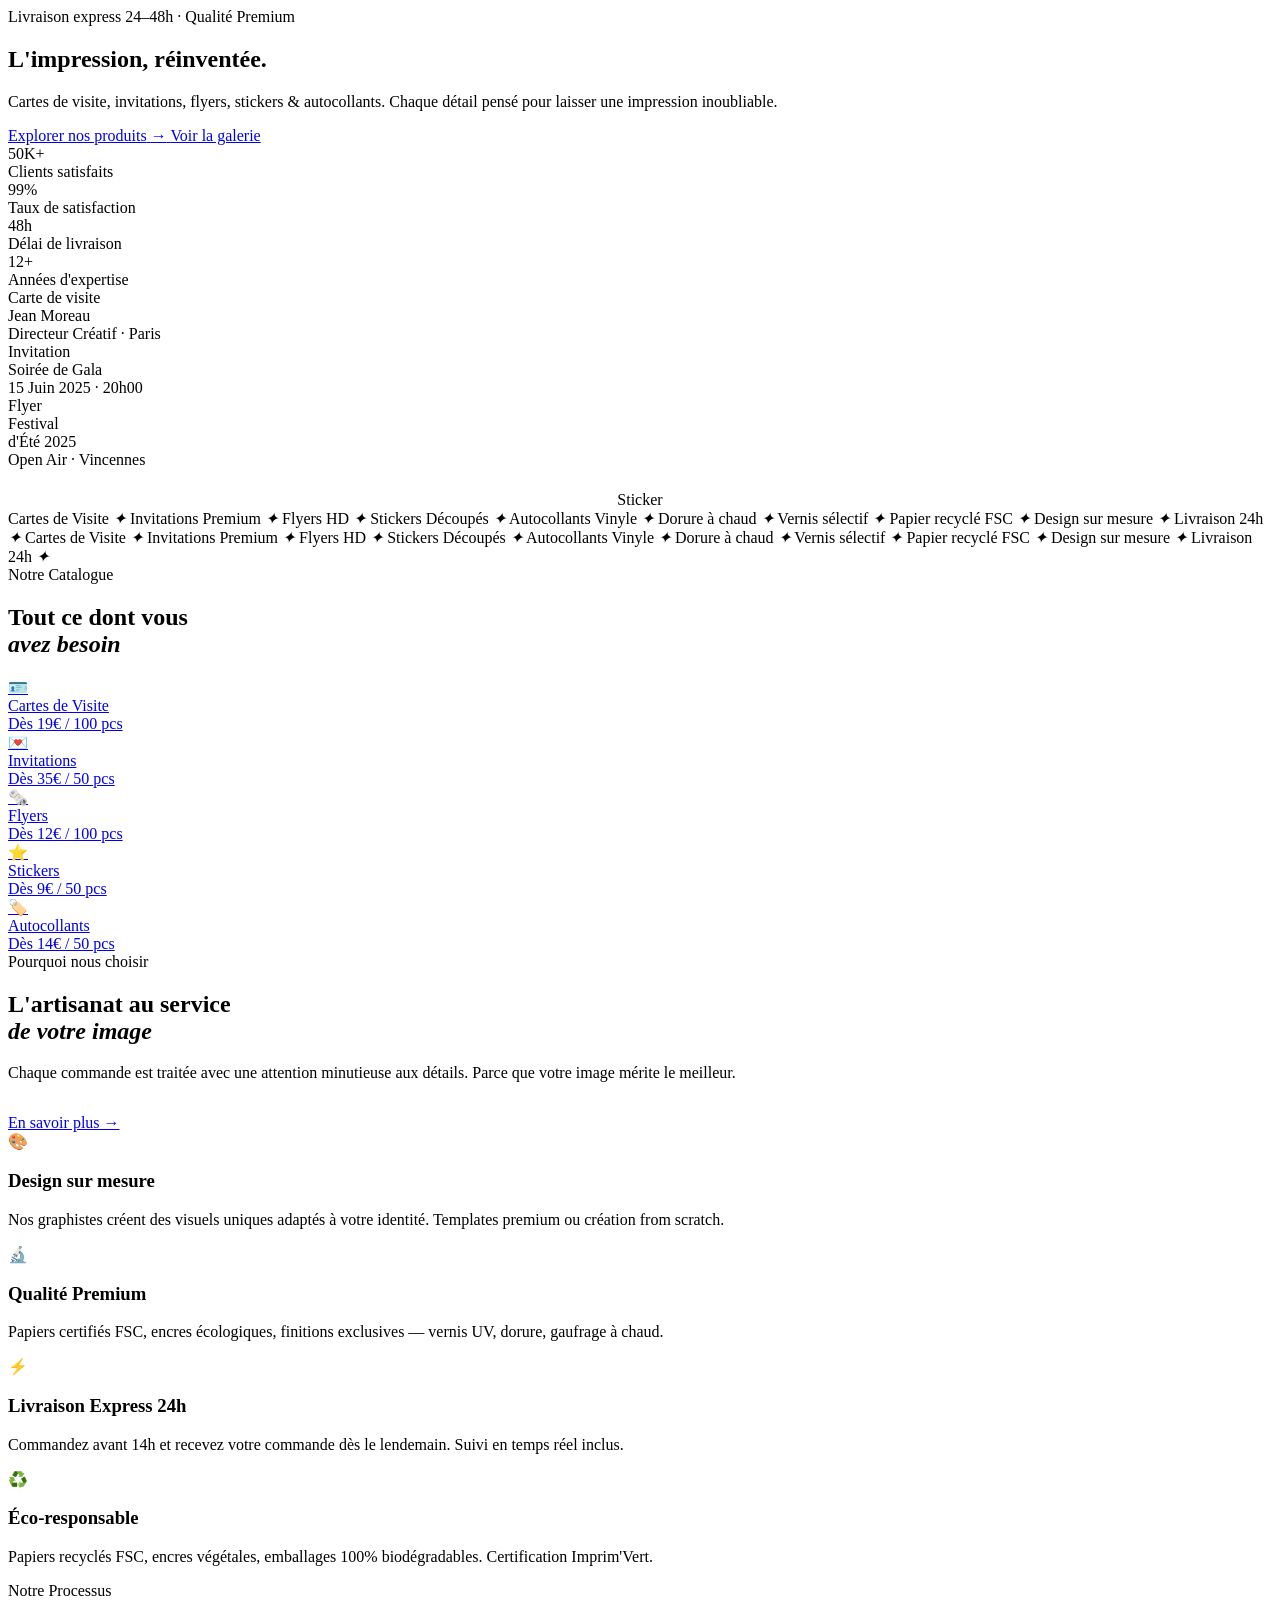
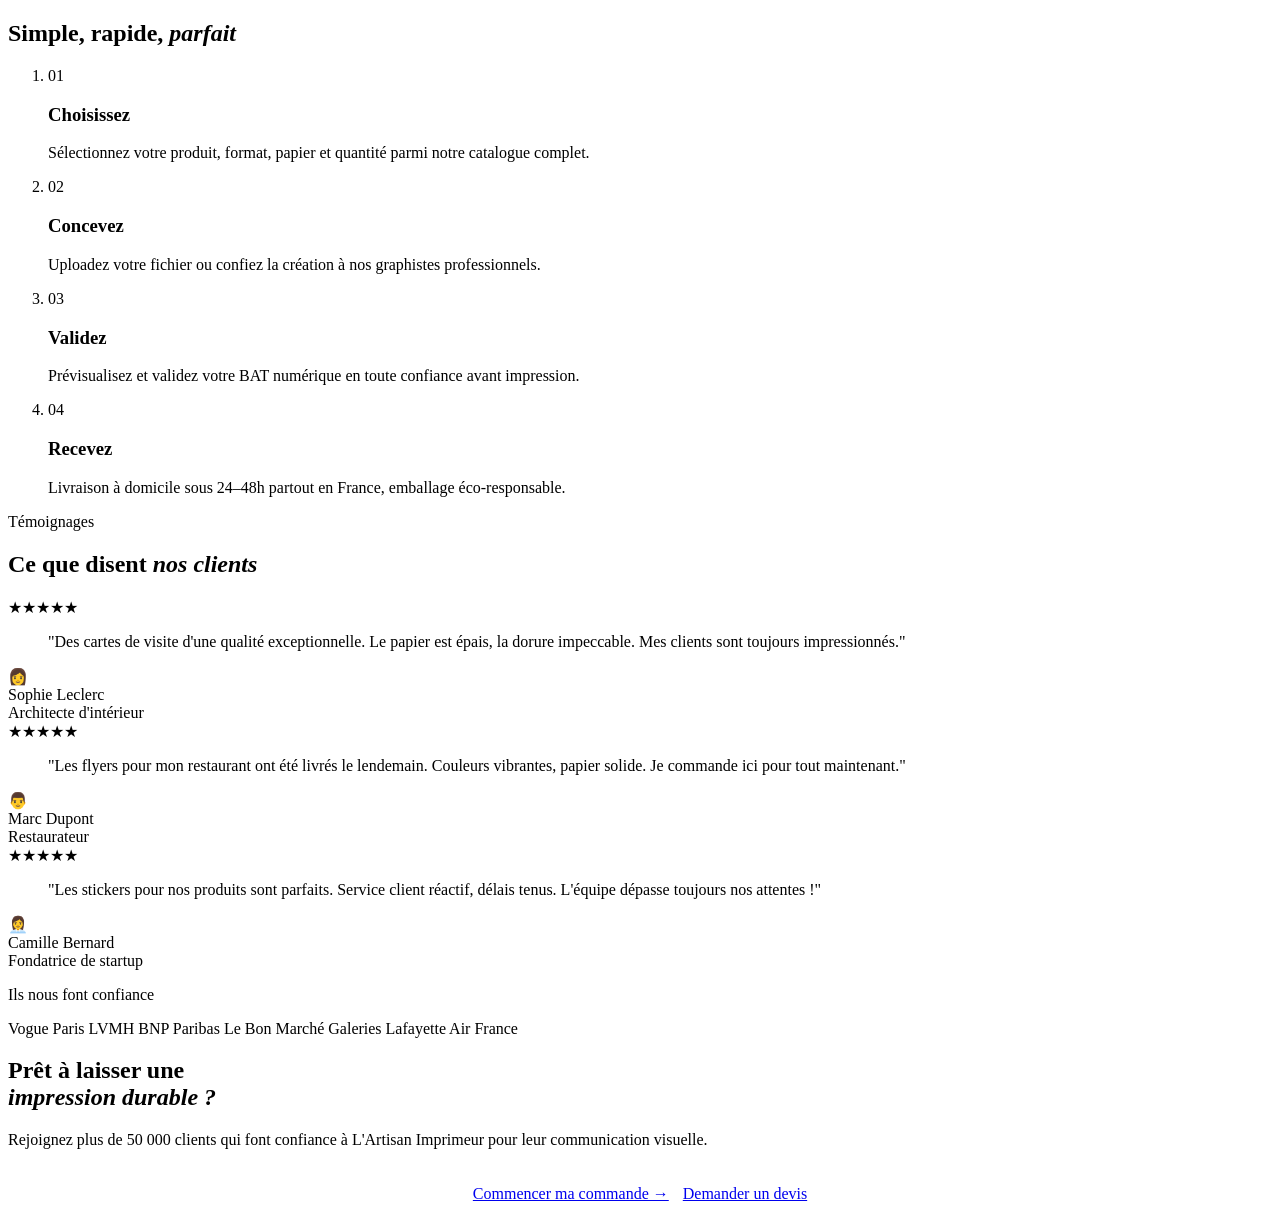
==== commit 61f42fbd: "Add files via upload" ====
--- a/index.html
+++ b/index.html
@@ -1,439 +1,385 @@
 <!DOCTYPE html>
-<html lang="fr">
+<html lang="fr" dir="ltr">
 <head>
-<meta charset="UTF-8"><meta name="viewport" content="width=device-width,initial-scale=1.0">
-<title>L'Artisan Imprimeur — Impression Premium Paris</title>
-<link rel="stylesheet" href="shared.css">
-<style>
-/* ── HERO ── */
-.hero {
-  min-height:100vh;display:flex;flex-direction:column;
-  align-items:center;justify-content:center;
-  text-align:center;padding:140px 24px 80px;
-}
-.hero-eyebrow { animation:fadeUp .8s .15s var(--transition) both; }
-.hero-title {
-  font-family:'Playfair Display',serif;
-  font-size:clamp(3.2rem,9vw,7.5rem);
-  line-height:.97;letter-spacing:-.035em;
-  margin-bottom:26px;
-  animation:fadeUp .9s .3s var(--transition) both;
-}
-.hero-title .l1 {
-  display:block;
-  background:linear-gradient(160deg,#ffffff 0%,#e0d9ff 100%);
-  -webkit-background-clip:text;-webkit-text-fill-color:transparent;background-clip:text;
-}
-.hero-title .l2 {
-  display:block;font-style:italic;
-  background:linear-gradient(130deg,#c4b5fd 0%,#f9a8d4 50%,#fbbf24 100%);
-  -webkit-background-clip:text;-webkit-text-fill-color:transparent;background-clip:text;
-}
-.hero-sub {
-  font-size:1.1rem;color:var(--text-muted);max-width:500px;line-height:1.8;
-  margin-bottom:44px;
-  animation:fadeUp .9s .45s var(--transition) both;
-}
-.hero-ctas {
-  display:flex;gap:14px;flex-wrap:wrap;justify-content:center;
-  animation:fadeUp .9s .6s var(--transition) both;
-}
-
-.stats-row {
-  display:flex;justify-content:center;flex-wrap:wrap;
-  margin-top:72px;
-  animation:fadeUp .9s .9s var(--transition) both;
-}
-.stat-item {
-  padding:22px 40px;text-align:center;
-  border-right:1px solid rgba(255,255,255,.07);
-}
-.stat-item:last-child{border-right:none;}
-.stat-num {
-  font-family:'Playfair Display',serif;font-size:2.4rem;font-weight:700;
-  background:linear-gradient(135deg,#fff 0%,#c4b5fd 100%);
-  -webkit-background-clip:text;-webkit-text-fill-color:transparent;background-clip:text;
-}
-.stat-lbl { font-size:.75rem;color:var(--text-muted);margin-top:3px;letter-spacing:.04em; }
-
-/* ── FLOATING CARDS ── */
-.cards-scene {
-  position:relative;width:100%;max-width:860px;height:260px;
-  margin-top:68px;
-  animation:fadeUp .9s .75s var(--transition) both;
-}
-.float-card {
-  position:absolute;padding:20px 24px;
-  animation:floatY ease-in-out infinite;
-}
-@keyframes floatY {
-  0%,100%{transform:translateY(0) rotate(var(--rot));}
-  50%{transform:translateY(-12px) rotate(var(--rot));}
-}
-.fc1{width:210px;left:3%;top:20%;--rot:-7deg;animation-duration:5.5s;}
-.fc2{width:230px;left:23%;top:2%;--rot:3deg;animation-duration:6.5s;animation-delay:-2s;}
-.fc3{width:175px;height:245px;right:20%;top:-12%;--rot:-5deg;animation-duration:7s;animation-delay:-1s;display:flex;flex-direction:column;}
-.fc4{width:140px;height:140px;right:3%;top:22%;--rot:11deg;animation-duration:5s;animation-delay:-3.5s;border-radius:50% !important;}
-
-.float-card .fc-lbl{font-size:.6rem;text-transform:uppercase;letter-spacing:.1em;color:rgba(255,255,255,.45);margin-bottom:8px;}
-.float-card .fc-body{font-family:'Playfair Display',serif;font-size:1rem;color:#fff;line-height:1.4;}
-.float-card .fc-sub{font-size:.75rem;opacity:.55;margin-top:3px;}
-
-.fc-pattern{position:absolute;inset:0;border-radius:inherit;overflow:hidden;opacity:.14;}
-.pat1{background:repeating-linear-gradient(48deg,#9b7ef8 0,#9b7ef8 1px,transparent 1px,transparent 14px);}
-.pat2{background:radial-gradient(ellipse at 30% 70%,#f472b6,transparent 60%),radial-gradient(ellipse at 70% 30%,#9b7ef8,transparent 60%);}
-.pat3{background:repeating-linear-gradient(0deg,#38bdf8 0,#38bdf8 1px,transparent 1px,transparent 18px);}
-.pat4{background:conic-gradient(from 0deg,#fbbf24,#f472b6,#9b7ef8,#38bdf8,#fbbf24);}
-
-/* ── PRODUCTS PREVIEW ── */
-.prod-preview {
-  display:grid;grid-template-columns:repeat(5,1fr);gap:12px;
-  margin-top:56px;
-}
-.pp-card {
-  padding:24px 16px;text-align:center;cursor:pointer;
-  transition:all .3s var(--transition);
-}
-.pp-card:hover{transform:translateY(-5px);}
-.pp-icon{font-size:2rem;margin-bottom:10px;}
-.pp-name{font-size:.82rem;font-weight:600;margin-bottom:4px;}
-.pp-from{font-size:.72rem;color:var(--text-muted);}
-.pp-card .pp-bar{
-  height:2px;border-radius:2px;margin-top:12px;
-  background:linear-gradient(to right,var(--c1),var(--c2));
-  transform:scaleX(0);transform-origin:left;
-  transition:transform .3s;
-}
-.pp-card:hover .pp-bar{transform:scaleX(1);}
-
-/* ── MARQUEE ── */
-.marquee-section { overflow:hidden;padding:36px 0;border-top:1px solid rgba(255,255,255,.06);border-bottom:1px solid rgba(255,255,255,.06); }
-.marquee-track {
-  display:flex;gap:0;white-space:nowrap;
-  animation:marqueeScroll 22s linear infinite;
-}
-@keyframes marqueeScroll{from{transform:translateX(0)}to{transform:translateX(-50%)}}
-.marquee-item {
-  padding:0 40px;font-family:'Playfair Display',serif;font-style:italic;
-  font-size:1.1rem;color:rgba(255,255,255,.3);
-  border-right:1px solid rgba(255,255,255,.07);
-  flex-shrink:0;
-}
-.marquee-item span{color:rgba(155,126,248,.6);}
-
-/* ── FEATURES ── */
-.features-layout{display:grid;grid-template-columns:1fr 1fr;gap:80px;align-items:start;}
-.features-sticky{position:sticky;top:120px;}
-.feature-cards-list{display:flex;flex-direction:column;gap:14px;}
-.feat-card{padding:26px;transition:all .3s;}
-.feat-card:hover{transform:translateX(4px);}
-.feat-card .feat-ico{
-  width:48px;height:48px;border-radius:14px;font-size:1.3rem;
-  display:flex;align-items:center;justify-content:center;
-  margin-bottom:14px;
-  background:linear-gradient(135deg,rgba(155,126,248,.2),rgba(244,114,182,.12));
-  border:1px solid rgba(155,126,248,.25);
-}
-.feat-card h3{font-size:.98rem;font-weight:600;margin-bottom:7px;}
-.feat-card p{font-size:.84rem;color:var(--text-muted);line-height:1.65;}
-
-/* ── PROCESS ── */
-.process-grid{display:grid;grid-template-columns:repeat(4,1fr);gap:14px;margin-top:56px;}
-.proc-step{padding:30px 22px;text-align:center;position:relative;}
-.proc-num{
-  font-family:'Playfair Display',serif;font-size:3.8rem;font-style:italic;line-height:1;
-  background:linear-gradient(135deg,rgba(155,126,248,.35),rgba(244,114,182,.3));
-  -webkit-background-clip:text;-webkit-text-fill-color:transparent;background-clip:text;
-  margin-bottom:14px;
-}
-.proc-step h3{font-size:.95rem;font-weight:600;margin-bottom:7px;}
-.proc-step p{font-size:.82rem;color:var(--text-muted);line-height:1.65;}
-
-/* ── TESTIMONIALS ── */
-.testi-grid{display:grid;grid-template-columns:repeat(3,1fr);gap:16px;margin-top:56px;}
-.testi-card{padding:28px;}
-.testi-stars{color:#fbbf24;font-size:.85rem;letter-spacing:2px;margin-bottom:14px;}
-.testi-body{font-style:italic;font-size:.9rem;color:rgba(255,255,255,.78);line-height:1.72;margin-bottom:20px;}
-.testi-author{display:flex;align-items:center;gap:12px;}
-.author-av{
-  width:40px;height:40px;border-radius:50%;
-  display:flex;align-items:center;justify-content:center;font-size:1.1rem;
-  background:linear-gradient(135deg,#9b7ef8,#f472b6);
-  flex-shrink:0;
-}
-.author-name{font-size:.86rem;font-weight:600;}
-.author-role{font-size:.74rem;color:var(--text-muted);}
-
-/* ── BRANDS ── */
-.brands-row{display:flex;justify-content:center;align-items:center;gap:40px;flex-wrap:wrap;margin-top:40px;}
-.brand-pill{
-  padding:10px 22px;border-radius:50px;
-  background:rgba(255,255,255,.05);border:1px solid rgba(255,255,255,.09);
-  font-size:.82rem;color:rgba(255,255,255,.4);letter-spacing:.04em;
-  transition:all .2s;
-}
-.brand-pill:hover{background:rgba(255,255,255,.09);color:rgba(255,255,255,.7);}
-
-/* ── CTA BAND ── */
-.cta-band{
-  text-align:center;padding:100px 24px;
-}
-.cta-inner{
-  max-width:680px;margin:0 auto;padding:64px 48px;position:relative;overflow:hidden;
-}
-.cta-glow{
-  position:absolute;width:500px;height:500px;border-radius:50%;
-  background:radial-gradient(#9b7ef8,transparent 65%);
-  opacity:.12;top:50%;left:50%;transform:translate(-50%,-50%);
-  pointer-events:none;animation:glowPulse 4s ease-in-out infinite;
-}
-@keyframes glowPulse{0%,100%{opacity:.12}50%{opacity:.2}}
-.cta-inner h2{font-family:'Playfair Display',serif;font-size:clamp(1.8rem,4vw,2.8rem);margin-bottom:16px;position:relative;z-index:1;}
-.cta-inner p{color:var(--text-muted);margin-bottom:36px;line-height:1.75;position:relative;z-index:1;}
-.cta-inner .btn{position:relative;z-index:1;}
-
-@keyframes fadeUp{from{opacity:0;transform:translateY(22px)}to{opacity:1;transform:none}}
-
-@media(max-width:900px){
-  .features-layout{grid-template-columns:1fr;gap:40px;}
-  .features-sticky{position:static;}
-  .process-grid{grid-template-columns:repeat(2,1fr);}
-  .testi-grid{grid-template-columns:1fr;}
-  .prod-preview{grid-template-columns:repeat(3,1fr);}
-  .cards-scene{display:none;}
-}
-@media(max-width:600px){
-  .prod-preview{grid-template-columns:repeat(2,1fr);}
-  .stat-item{padding:16px 20px;}
-}
-</style>
+  <!-- ── META ESSENTIELS ── -->
+  <meta charset="UTF-8">
+  <meta name="viewport" content="width=device-width, initial-scale=1.0, viewport-fit=cover">
+  <meta http-equiv="X-UA-Compatible" content="IE=edge">
+  <title>L'Artisan Imprimeur — Impression Premium Paris | Cartes de visite, Flyers, Stickers</title>
+  <meta name="description" content="Impression premium à Paris : cartes de visite, invitations, flyers, stickers et autocollants. Qualité artisanale, livraison 24–48h, devis gratuit. Dès 9€.">
+  <meta name="keywords" content="impression paris, carte de visite, flyer, sticker, autocollant, invitation, imprimerie, impression premium">
+  <meta name="author" content="L'Artisan Imprimeur">
+  <meta name="robots" content="index, follow">
+  <link rel="canonical" href="https://lartisan-imprimeur.fr/">
+
+  <!-- ── OPEN GRAPH ── -->
+  <meta property="og:type" content="website">
+  <meta property="og:site_name" content="L'Artisan Imprimeur">
+  <meta property="og:title" content="L'Artisan Imprimeur — Impression Premium Paris">
+  <meta property="og:description" content="Impression premium : cartes de visite, invitations, flyers, stickers. Qualité artisanale, livraison 24–48h.">
+  <meta property="og:url" content="https://lartisan-imprimeur.fr/">
+  <meta property="og:image" content="https://lartisan-imprimeur.fr/images/og-home.jpg">
+  <meta property="og:locale" content="fr_FR">
+
+  <!-- ── TWITTER CARD ── -->
+  <meta name="twitter:card" content="summary_large_image">
+  <meta name="twitter:site" content="@lartisanimprimeur">
+  <meta name="twitter:title" content="L'Artisan Imprimeur — Impression Premium Paris">
+  <meta name="twitter:description" content="Cartes de visite, flyers, stickers. Qualité artisanale, livraison 24–48h.">
+  <meta name="twitter:image" content="https://lartisan-imprimeur.fr/images/og-home.jpg">
+
+  <!-- ── FAVICON ── -->
+  <link rel="icon" type="image/svg+xml" href="icons/favicon.svg">
+  <link rel="icon" type="image/png" sizes="32x32" href="icons/favicon-32.png">
+  <link rel="apple-touch-icon" href="icons/apple-touch-icon.png">
+  <link rel="manifest" href="manifest.json">
+  <meta name="theme-color" content="#07050e">
+
+  <!-- ── FONTS (preconnect first) ── -->
+  <link rel="preconnect" href="https://fonts.googleapis.com">
+  <link rel="preconnect" href="https://fonts.gstatic.com" crossorigin>
+  <link href="https://fonts.googleapis.com/css2?family=Playfair+Display:ital,wght@0,400;0,600;0,700;1,400;1,600&family=DM+Sans:opsz,wght@9..40,300;9..40,400;9..40,500;9..40,600&display=swap" rel="stylesheet">
+
+  <!-- ── CSS ── -->
+  <link rel="stylesheet" href="css/main.css">
+  <link rel="stylesheet" href="css/home.css">
+
+  <!-- ── STRUCTURED DATA ── -->
+  <script type="application/ld+json">
+  {
+    "@context": "https://schema.org",
+    "@type": "WebSite",
+    "name": "L'Artisan Imprimeur",
+    "url": "https://lartisan-imprimeur.fr",
+    "potentialAction": {
+      "@type": "SearchAction",
+      "target": "https://lartisan-imprimeur.fr/products.html?q={search_term_string}",
+      "query-input": "required name=search_term_string"
+    }
+  }
+  </script>
 </head>
 <body>
 <div class="page-wrap">
 
-<!-- HERO -->
-<section class="hero">
-  <div class="badge badge-live hero-eyebrow" style="margin-bottom:28px;">
-    Livraison express 24–48h · Qualité Premium · Paris
-  </div>
-  <h1 class="hero-title">
-    <span class="l1">L'impression,</span>
-    <span class="l2">réinventée.</span>
-  </h1>
-  <p class="hero-sub">Cartes de visite, invitations, flyers, stickers & autocollants. Chaque détail pensé pour laisser une impression inoubliable.</p>
-  <div class="hero-ctas">
-    <a href="products.html" class="btn btn-primary btn-lg">Explorer nos produits →</a>
-    <a href="gallery.html" class="btn btn-secondary btn-lg">Voir la galerie</a>
-  </div>
-
-  <div class="stats-row glass">
-    <div class="stat-item"><div class="stat-num">50K+</div><div class="stat-lbl">Clients satisfaits</div></div>
-    <div class="stat-item"><div class="stat-num">99%</div><div class="stat-lbl">Taux de satisfaction</div></div>
-    <div class="stat-item"><div class="stat-num">48h</div><div class="stat-lbl">Délai de livraison</div></div>
-    <div class="stat-item"><div class="stat-num">12+</div><div class="stat-lbl">Années d'expertise</div></div>
-  </div>
-
-  <!-- Floating product preview cards -->
-  <div class="cards-scene">
-    <div class="float-card glass fc1">
-      <div class="fc-pattern pat1"></div>
-      <div class="fc-lbl">Carte de visite</div>
-      <div class="fc-body">Jean Moreau<div class="fc-sub">Directeur Créatif · Paris</div></div>
-    </div>
-    <div class="float-card glass fc2">
-      <div class="fc-pattern pat2"></div>
-      <div class="fc-lbl">Invitation</div>
-      <div class="fc-body" style="font-style:italic">Soirée de Gala<div class="fc-sub">15 Juin 2025 · 20h00</div></div>
-    </div>
-    <div class="float-card glass fc3">
-      <div class="fc-pattern pat3"></div>
-      <div class="fc-lbl">Flyer</div>
-      <div class="fc-body">Festival<br>d'Été 2025<div class="fc-sub">Open Air · Bois de Vincennes</div></div>
-    </div>
-    <div class="float-card glass fc4">
-      <div class="fc-pattern pat4"></div>
-      <div class="fc-lbl" style="text-align:center;margin-top:20px;">Sticker</div>
-    </div>
-  </div>
-</section>
-
-<!-- MARQUEE -->
-<div class="marquee-section" style="position:relative;z-index:2;">
-  <div class="marquee-track">
-    <div class="marquee-item">Cartes de Visite <span>✦</span></div>
-    <div class="marquee-item">Invitations Premium <span>✦</span></div>
-    <div class="marquee-item">Flyers HD <span>✦</span></div>
-    <div class="marquee-item">Stickers Découpés <span>✦</span></div>
-    <div class="marquee-item">Autocollants Vinyle <span>✦</span></div>
-    <div class="marquee-item">Dorure à chaud <span>✦</span></div>
-    <div class="marquee-item">Vernis sélectif <span>✦</span></div>
-    <div class="marquee-item">Papier recyclé <span>✦</span></div>
-    <div class="marquee-item">Design sur mesure <span>✦</span></div>
-    <div class="marquee-item">Livraison 24h <span>✦</span></div>
-    <!-- Duplicate for seamless -->
-    <div class="marquee-item">Cartes de Visite <span>✦</span></div>
-    <div class="marquee-item">Invitations Premium <span>✦</span></div>
-    <div class="marquee-item">Flyers HD <span>✦</span></div>
-    <div class="marquee-item">Stickers Découpés <span>✦</span></div>
-    <div class="marquee-item">Autocollants Vinyle <span>✦</span></div>
-    <div class="marquee-item">Dorure à chaud <span>✦</span></div>
-    <div class="marquee-item">Vernis sélectif <span>✦</span></div>
-    <div class="marquee-item">Papier recyclé <span>✦</span></div>
-    <div class="marquee-item">Design sur mesure <span>✦</span></div>
-    <div class="marquee-item">Livraison 24h <span>✦</span></div>
+<!-- ═══════════════════════════════════
+     HERO
+════════════════════════════════════ -->
+<main id="main-content">
+<section class="hero" aria-labelledby="hero-title">
+  <div class="container">
+    <div class="hero-content">
+
+      <div class="badge badge-live hero-badge reveal up" aria-label="Livraison disponible">
+        Livraison express 24–48h · Qualité Premium
+      </div>
+
+      <h1 class="hero-title reveal up d1" id="hero-title">
+        <span class="line-1 text-white-grad">L'impression,</span>
+        <span class="line-2 text-grad">réinventée.</span>
+      </h1>
+
+      <p class="hero-sub body-lg reveal up d2">
+        Cartes de visite, invitations, flyers, stickers & autocollants. Chaque détail pensé pour laisser une impression inoubliable.
+      </p>
+
+      <div class="hero-ctas reveal up d3">
+        <a href="products.html" class="btn btn-primary btn-xl">
+          <span>Explorer nos produits</span>
+          <span aria-hidden="true">→</span>
+        </a>
+        <a href="gallery.html" class="btn btn-secondary btn-xl">
+          <span>Voir la galerie</span>
+        </a>
+      </div>
+
+      <!-- STATS ROW -->
+      <div class="stats-row glass reveal up d4" role="list" aria-label="Chiffres clés">
+        <div class="stat-item" role="listitem">
+          <div class="stat-num" aria-label="50 000 clients satisfaits">50K+</div>
+          <div class="stat-lbl">Clients satisfaits</div>
+        </div>
+        <div class="stat-item" role="listitem">
+          <div class="stat-num" aria-label="99% de satisfaction">99%</div>
+          <div class="stat-lbl">Taux de satisfaction</div>
+        </div>
+        <div class="stat-item" role="listitem">
+          <div class="stat-num" aria-label="Livraison en 48 heures">48h</div>
+          <div class="stat-lbl">Délai de livraison</div>
+        </div>
+        <div class="stat-item" role="listitem">
+          <div class="stat-num" aria-label="12 ans d'expérience">12+</div>
+          <div class="stat-lbl">Années d'expertise</div>
+        </div>
+      </div>
+
+      <!-- FLOATING CARDS -->
+      <div class="cards-scene reveal up d5" aria-hidden="true">
+        <div class="float-card fc-bc glass">
+          <div class="fc-pattern pat1"></div>
+          <div class="fc-label">Carte de visite</div>
+          <div class="fc-body">Jean Moreau<br><span class="fc-sub">Directeur Créatif · Paris</span></div>
+        </div>
+        <div class="float-card fc-inv glass">
+          <div class="fc-pattern pat2"></div>
+          <div class="fc-label">Invitation</div>
+          <div class="fc-body italic">Soirée de Gala<br><span class="fc-sub">15 Juin 2025 · 20h00</span></div>
+        </div>
+        <div class="float-card fc-fly glass">
+          <div class="fc-pattern pat3"></div>
+          <div class="fc-label">Flyer</div>
+          <div class="fc-body">Festival<br>d'Été 2025<span class="fc-sub" style="display:block">Open Air · Vincennes</span></div>
+        </div>
+        <div class="float-card fc-stk glass">
+          <div class="fc-pattern pat4"></div>
+          <div class="fc-label" style="text-align:center;margin-top:22px">Sticker</div>
+        </div>
+      </div>
+    </div>
+  </div>
+</section>
+
+<!-- ═══════════════════════════════════
+     MARQUEE
+════════════════════════════════════ -->
+<div class="marquee-section" aria-hidden="true">
+  <div class="marquee-wrap">
+    <div class="marquee-track">
+      <span class="marquee-item">Cartes de Visite <em>✦</em></span>
+      <span class="marquee-item">Invitations Premium <em>✦</em></span>
+      <span class="marquee-item">Flyers HD <em>✦</em></span>
+      <span class="marquee-item">Stickers Découpés <em>✦</em></span>
+      <span class="marquee-item">Autocollants Vinyle <em>✦</em></span>
+      <span class="marquee-item">Dorure à chaud <em>✦</em></span>
+      <span class="marquee-item">Vernis sélectif <em>✦</em></span>
+      <span class="marquee-item">Papier recyclé FSC <em>✦</em></span>
+      <span class="marquee-item">Design sur mesure <em>✦</em></span>
+      <span class="marquee-item">Livraison 24h <em>✦</em></span>
+      <!-- Duplicate for seamless loop -->
+      <span class="marquee-item">Cartes de Visite <em>✦</em></span>
+      <span class="marquee-item">Invitations Premium <em>✦</em></span>
+      <span class="marquee-item">Flyers HD <em>✦</em></span>
+      <span class="marquee-item">Stickers Découpés <em>✦</em></span>
+      <span class="marquee-item">Autocollants Vinyle <em>✦</em></span>
+      <span class="marquee-item">Dorure à chaud <em>✦</em></span>
+      <span class="marquee-item">Vernis sélectif <em>✦</em></span>
+      <span class="marquee-item">Papier recyclé FSC <em>✦</em></span>
+      <span class="marquee-item">Design sur mesure <em>✦</em></span>
+      <span class="marquee-item">Livraison 24h <em>✦</em></span>
+    </div>
   </div>
 </div>
 
-<!-- PRODUCTS QUICK PREVIEW -->
-<section class="section">
-  <div class="container">
-    <div class="reveal" style="text-align:center;margin-bottom:0;">
-      <span class="eyebrow">Notre Catalogue</span>
-      <h2 class="display-title">Tout ce dont vous<br><em>avez besoin</em></h2>
-    </div>
-    <div class="prod-preview">
-      <a href="products.html#cartes" class="pp-card glass reveal delay-1" style="text-decoration:none;color:inherit;">
-        <div class="pp-icon">🪪</div>
-        <div class="pp-name">Cartes de Visite</div>
-        <div class="pp-from">Dès 19€ / 100 pièces</div>
-        <div class="pp-bar" style="--c1:#9b7ef8;--c2:#c4b5fd;"></div>
-      </a>
-      <a href="products.html#invitations" class="pp-card glass reveal delay-2" style="text-decoration:none;color:inherit;">
-        <div class="pp-icon">💌</div>
-        <div class="pp-name">Invitations</div>
-        <div class="pp-from">Dès 35€ / 50 pièces</div>
-        <div class="pp-bar" style="--c1:#f472b6;--c2:#fda4af;"></div>
-      </a>
-      <a href="products.html#flyers" class="pp-card glass reveal delay-3" style="text-decoration:none;color:inherit;">
-        <div class="pp-icon">🗞️</div>
-        <div class="pp-name">Flyers</div>
-        <div class="pp-from">Dès 12€ / 100 pièces</div>
-        <div class="pp-bar" style="--c1:#38bdf8;--c2:#7dd3fc;"></div>
-      </a>
-      <a href="products.html#stickers" class="pp-card glass reveal delay-4" style="text-decoration:none;color:inherit;">
-        <div class="pp-icon">⭐</div>
-        <div class="pp-name">Stickers</div>
-        <div class="pp-from">Dès 9€ / 50 pièces</div>
-        <div class="pp-bar" style="--c1:#4ade80;--c2:#86efac;"></div>
-      </a>
-      <a href="products.html#autocollants" class="pp-card glass reveal delay-5" style="text-decoration:none;color:inherit;">
-        <div class="pp-icon">🏷️</div>
-        <div class="pp-name">Autocollants</div>
-        <div class="pp-from">Dès 14€ / 50 pièces</div>
-        <div class="pp-bar" style="--c1:#fbbf24;--c2:#fde68a;"></div>
-      </a>
-    </div>
-  </div>
-</section>
-
-<!-- FEATURES -->
-<section class="section" style="background:rgba(155,126,248,.03);">
+<!-- ═══════════════════════════════════
+     CATALOGUE RAPIDE
+════════════════════════════════════ -->
+<section class="section" aria-labelledby="catalog-title">
+  <div class="container">
+    <div class="section-header">
+      <span class="eyebrow reveal up">Notre Catalogue</span>
+      <h2 class="display-md reveal up d1" id="catalog-title">
+        Tout ce dont vous<br><em>avez besoin</em>
+      </h2>
+    </div>
+    <div class="products-quick-grid" role="list">
+      <a href="products.html#cartes"       class="pq-card glass card-hover reveal up d1" role="listitem" aria-label="Cartes de visite, dès 19€ par 100 pièces">
+        <div class="pq-icon" aria-hidden="true">🪪</div>
+        <div class="pq-name">Cartes de Visite</div>
+        <div class="pq-from">Dès 19€ / 100 pcs</div>
+        <div class="pq-bar" style="--c1:#9b7ef8;--c2:#c4b5fd"></div>
+      </a>
+      <a href="products.html#invitations"  class="pq-card glass card-hover reveal up d2" role="listitem" aria-label="Invitations, dès 35€ par 50 pièces">
+        <div class="pq-icon" aria-hidden="true">💌</div>
+        <div class="pq-name">Invitations</div>
+        <div class="pq-from">Dès 35€ / 50 pcs</div>
+        <div class="pq-bar" style="--c1:#f472b6;--c2:#fda4af"></div>
+      </a>
+      <a href="products.html#flyers"       class="pq-card glass card-hover reveal up d3" role="listitem" aria-label="Flyers, dès 12€ par 100 pièces">
+        <div class="pq-icon" aria-hidden="true">🗞️</div>
+        <div class="pq-name">Flyers</div>
+        <div class="pq-from">Dès 12€ / 100 pcs</div>
+        <div class="pq-bar" style="--c1:#38bdf8;--c2:#7dd3fc"></div>
+      </a>
+      <a href="products.html#stickers"     class="pq-card glass card-hover reveal up d4" role="listitem" aria-label="Stickers, dès 9€ par 50 pièces">
+        <div class="pq-icon" aria-hidden="true">⭐</div>
+        <div class="pq-name">Stickers</div>
+        <div class="pq-from">Dès 9€ / 50 pcs</div>
+        <div class="pq-bar" style="--c1:#4ade80;--c2:#86efac"></div>
+      </a>
+      <a href="products.html#autocollants" class="pq-card glass card-hover reveal up d5" role="listitem" aria-label="Autocollants, dès 14€ par 50 pièces">
+        <div class="pq-icon" aria-hidden="true">🏷️</div>
+        <div class="pq-name">Autocollants</div>
+        <div class="pq-from">Dès 14€ / 50 pcs</div>
+        <div class="pq-bar" style="--c1:#fbbf24;--c2:#fde68a"></div>
+      </a>
+    </div>
+  </div>
+</section>
+
+<!-- ═══════════════════════════════════
+     FEATURES
+════════════════════════════════════ -->
+<section class="section features-section" aria-labelledby="features-title">
   <div class="container">
     <div class="features-layout">
-      <div class="features-sticky reveal left">
+      <div class="features-left reveal left">
         <span class="eyebrow">Pourquoi nous choisir</span>
-        <h2 class="display-title">L'artisanat au service<br><em>de votre image</em></h2>
-        <p class="body-lead" style="margin-bottom:32px;">Chaque commande est traitée avec une attention minutieuse aux détails. Parce que votre image mérite le meilleur.</p>
+        <h2 class="display-md" id="features-title">L'artisanat au service<br><em>de votre image</em></h2>
+        <p class="body-md" style="margin-bottom:32px">Chaque commande est traitée avec une attention minutieuse aux détails. Parce que votre image mérite le meilleur.</p>
         <a href="about.html" class="btn btn-secondary">En savoir plus →</a>
       </div>
-      <div class="feature-cards-list">
-        <div class="feat-card glass reveal delay-1">
-          <div class="feat-ico">🎨</div>
+      <div class="features-right">
+        <article class="feat-card glass card-hover reveal up d1">
+          <div class="feat-ico" aria-hidden="true">🎨</div>
           <h3>Design sur mesure</h3>
-          <p>Nos graphistes créent des visuels uniques adaptés à votre identité. Templates premium ou création from scratch.</p>
-        </div>
-        <div class="feat-card glass reveal delay-2">
-          <div class="feat-ico">🔬</div>
+          <p class="body-sm">Nos graphistes créent des visuels uniques adaptés à votre identité. Templates premium ou création from scratch.</p>
+        </article>
+        <article class="feat-card glass card-hover reveal up d2">
+          <div class="feat-ico" aria-hidden="true">🔬</div>
           <h3>Qualité Premium</h3>
-          <p>Papiers certifiés FSC, encres écologiques, finitions exclusives — vernis, dorure, gaufrage.</p>
-        </div>
-        <div class="feat-card glass reveal delay-3">
-          <div class="feat-ico">⚡</div>
+          <p class="body-sm">Papiers certifiés FSC, encres écologiques, finitions exclusives — vernis UV, dorure, gaufrage à chaud.</p>
+        </article>
+        <article class="feat-card glass card-hover reveal up d3">
+          <div class="feat-ico" aria-hidden="true">⚡</div>
           <h3>Livraison Express 24h</h3>
-          <p>Commandez avant 14h et recevez votre commande dès le lendemain. Suivi en temps réel inclus.</p>
-        </div>
-        <div class="feat-card glass reveal delay-4">
-          <div class="feat-ico">♻️</div>
+          <p class="body-sm">Commandez avant 14h et recevez votre commande dès le lendemain. Suivi en temps réel inclus.</p>
+        </article>
+        <article class="feat-card glass card-hover reveal up d4">
+          <div class="feat-ico" aria-hidden="true">♻️</div>
           <h3>Éco-responsable</h3>
-          <p>Papiers recyclés et certifiés, encres végétales, emballages 100% biodégradables. Nous aimons la planète.</p>
-        </div>
-      </div>
-    </div>
-  </div>
-</section>
-
-<!-- PROCESS -->
-<section class="section">
-  <div class="container">
-    <div style="text-align:center;" class="reveal">
-      <span class="eyebrow">Notre Processus</span>
-      <h2 class="display-title">Simple, rapide, <em>parfait</em></h2>
-    </div>
-    <div class="process-grid">
-      <div class="proc-step glass reveal delay-1"><div class="proc-num">01</div><h3>Choisissez</h3><p>Sélectionnez votre produit, format, papier et quantité.</p></div>
-      <div class="proc-step glass reveal delay-2"><div class="proc-num">02</div><h3>Concevez</h3><p>Uploadez votre fichier ou laissez nos designers créer.</p></div>
-      <div class="proc-step glass reveal delay-3"><div class="proc-num">03</div><h3>Validez</h3><p>Prévisualisez et validez votre BAT numérique.</p></div>
-      <div class="proc-step glass reveal delay-4"><div class="proc-num">04</div><h3>Recevez</h3><p>Livraison à domicile sous 24–48h partout en France.</p></div>
-    </div>
-  </div>
-</section>
-
-<!-- TESTIMONIALS -->
-<section class="section" style="background:rgba(155,126,248,.03);">
-  <div class="container">
-    <div style="text-align:center;" class="reveal">
-      <span class="eyebrow">Témoignages</span>
-      <h2 class="display-title">Ce que disent <em>nos clients</em></h2>
-    </div>
-    <div class="testi-grid">
-      <div class="testi-card glass reveal delay-1">
-        <div class="testi-stars">★★★★★</div>
-        <p class="testi-body">"Des cartes de visite d'une qualité exceptionnelle. Le papier est épais, la dorure impeccable. Mes clients sont toujours impressionnés."</p>
-        <div class="testi-author"><div class="author-av">👩</div><div><div class="author-name">Sophie Leclerc</div><div class="author-role">Architecte d'intérieur</div></div></div>
-      </div>
-      <div class="testi-card glass reveal delay-2">
-        <div class="testi-stars">★★★★★</div>
-        <p class="testi-body">"Les flyers pour mon restaurant ont été livrés le lendemain. Couleurs vibrantes, papier solide. Je commande ici pour tout maintenant."</p>
-        <div class="testi-author"><div class="author-av">👨</div><div><div class="author-name">Marc Dupont</div><div class="author-role">Restaurateur</div></div></div>
-      </div>
-      <div class="testi-card glass reveal delay-3">
-        <div class="testi-stars">★★★★★</div>
-        <p class="testi-body">"Les stickers découpés pour nos produits sont parfaits. Service client réactif et délais toujours respectés. Bravo l'équipe !"</p>
-        <div class="testi-author"><div class="author-av">👩‍💼</div><div><div class="author-name">Camille Bernard</div><div class="author-role">Fondatrice de startup</div></div></div>
-      </div>
-    </div>
-  </div>
-</section>
-
-<!-- TRUSTED BY -->
-<section class="section-sm" style="position:relative;z-index:2;">
-  <div class="container" style="text-align:center;">
-    <p style="font-size:.78rem;color:var(--text-dim);text-transform:uppercase;letter-spacing:.1em;margin-bottom:20px;">Ils nous font confiance</p>
-    <div class="brands-row">
-      <div class="brand-pill">Vogue Paris</div>
-      <div class="brand-pill">LVMH</div>
-      <div class="brand-pill">BNP Paribas</div>
-      <div class="brand-pill">Le Bon Marché</div>
-      <div class="brand-pill">Galeries Lafayette</div>
-      <div class="brand-pill">Air France</div>
-    </div>
-  </div>
-</section>
-
-<!-- CTA -->
-<div class="cta-band" style="position:relative;z-index:2;">
-  <div class="container">
-    <div class="cta-inner glass-strong reveal">
-      <div class="cta-glow"></div>
-      <h2>Prêt à laisser une<br><em>impression durable?</em></h2>
-      <p class="body-lead">Rejoignez plus de 50 000 clients qui font confiance à L'Artisan Imprimeur pour leur communication visuelle.</p>
-      <a href="configurator.html" class="btn btn-primary btn-lg">Commencer ma commande →</a>
-    </div>
-  </div>
-</div>
+          <p class="body-sm">Papiers recyclés FSC, encres végétales, emballages 100% biodégradables. Certification Imprim'Vert.</p>
+        </article>
+      </div>
+    </div>
+  </div>
+</section>
+
+<!-- ═══════════════════════════════════
+     PROCESS
+════════════════════════════════════ -->
+<section class="section process-section" aria-labelledby="process-title">
+  <div class="container">
+    <div class="section-header">
+      <span class="eyebrow reveal up">Notre Processus</span>
+      <h2 class="display-md reveal up d1" id="process-title">Simple, rapide, <em>parfait</em></h2>
+    </div>
+    <ol class="process-grid" aria-label="Étapes de commande">
+      <li class="proc-step glass reveal up d1">
+        <div class="proc-num" aria-hidden="true">01</div>
+        <h3>Choisissez</h3>
+        <p class="body-sm">Sélectionnez votre produit, format, papier et quantité parmi notre catalogue complet.</p>
+      </li>
+      <li class="proc-step glass reveal up d2">
+        <div class="proc-num" aria-hidden="true">02</div>
+        <h3>Concevez</h3>
+        <p class="body-sm">Uploadez votre fichier ou confiez la création à nos graphistes professionnels.</p>
+      </li>
+      <li class="proc-step glass reveal up d3">
+        <div class="proc-num" aria-hidden="true">03</div>
+        <h3>Validez</h3>
+        <p class="body-sm">Prévisualisez et validez votre BAT numérique en toute confiance avant impression.</p>
+      </li>
+      <li class="proc-step glass reveal up d4">
+        <div class="proc-num" aria-hidden="true">04</div>
+        <h3>Recevez</h3>
+        <p class="body-sm">Livraison à domicile sous 24–48h partout en France, emballage éco-responsable.</p>
+      </li>
+    </ol>
+  </div>
+</section>
+
+<!-- ═══════════════════════════════════
+     TESTIMONIALS
+════════════════════════════════════ -->
+<section class="section testi-section" aria-labelledby="testi-title">
+  <div class="container">
+    <div class="section-header">
+      <span class="eyebrow reveal up">Témoignages</span>
+      <h2 class="display-md reveal up d1" id="testi-title">Ce que disent <em>nos clients</em></h2>
+    </div>
+    <div class="testi-grid" role="list">
+      <article class="testi-card glass reveal up d1" role="listitem" itemscope itemtype="https://schema.org/Review">
+        <div class="testi-stars" aria-label="5 étoiles sur 5">★★★★★</div>
+        <blockquote class="testi-body" itemprop="reviewBody">"Des cartes de visite d'une qualité exceptionnelle. Le papier est épais, la dorure impeccable. Mes clients sont toujours impressionnés."</blockquote>
+        <div class="testi-author" itemprop="author" itemscope itemtype="https://schema.org/Person">
+          <div class="author-av" aria-hidden="true">👩</div>
+          <div>
+            <div class="author-name" itemprop="name">Sophie Leclerc</div>
+            <div class="author-role">Architecte d'intérieur</div>
+          </div>
+        </div>
+      </article>
+      <article class="testi-card glass reveal up d2" role="listitem" itemscope itemtype="https://schema.org/Review">
+        <div class="testi-stars" aria-label="5 étoiles sur 5">★★★★★</div>
+        <blockquote class="testi-body" itemprop="reviewBody">"Les flyers pour mon restaurant ont été livrés le lendemain. Couleurs vibrantes, papier solide. Je commande ici pour tout maintenant."</blockquote>
+        <div class="testi-author" itemprop="author" itemscope itemtype="https://schema.org/Person">
+          <div class="author-av" aria-hidden="true">👨</div>
+          <div>
+            <div class="author-name" itemprop="name">Marc Dupont</div>
+            <div class="author-role">Restaurateur</div>
+          </div>
+        </div>
+      </article>
+      <article class="testi-card glass reveal up d3" role="listitem" itemscope itemtype="https://schema.org/Review">
+        <div class="testi-stars" aria-label="5 étoiles sur 5">★★★★★</div>
+        <blockquote class="testi-body" itemprop="reviewBody">"Les stickers pour nos produits sont parfaits. Service client réactif, délais tenus. L'équipe dépasse toujours nos attentes !"</blockquote>
+        <div class="testi-author" itemprop="author" itemscope itemtype="https://schema.org/Person">
+          <div class="author-av" aria-hidden="true">👩‍💼</div>
+          <div>
+            <div class="author-name" itemprop="name">Camille Bernard</div>
+            <div class="author-role">Fondatrice de startup</div>
+          </div>
+        </div>
+      </article>
+    </div>
+  </div>
+</section>
+
+<!-- ═══════════════════════════════════
+     TRUSTED BY
+════════════════════════════════════ -->
+<section class="section-xs trusted-section" aria-label="Clients de référence">
+  <div class="container">
+    <p class="trusted-label reveal up">Ils nous font confiance</p>
+    <div class="brands-row reveal up d1">
+      <span class="brand-pill">Vogue Paris</span>
+      <span class="brand-pill">LVMH</span>
+      <span class="brand-pill">BNP Paribas</span>
+      <span class="brand-pill">Le Bon Marché</span>
+      <span class="brand-pill">Galeries Lafayette</span>
+      <span class="brand-pill">Air France</span>
+    </div>
+  </div>
+</section>
+
+<!-- ═══════════════════════════════════
+     CTA
+════════════════════════════════════ -->
+<section class="section cta-section" aria-labelledby="cta-title">
+  <div class="container">
+    <div class="cta-inner glass-strong reveal scale">
+      <div class="cta-glow" aria-hidden="true"></div>
+      <h2 class="display-md" id="cta-title">
+        Prêt à laisser une<br><em>impression durable ?</em>
+      </h2>
+      <p class="body-lg" style="margin-bottom:36px">
+        Rejoignez plus de 50 000 clients qui font confiance à L'Artisan Imprimeur pour leur communication visuelle.
+      </p>
+      <div style="display:flex;gap:14px;justify-content:center;flex-wrap:wrap">
+        <a href="configurator.html" class="btn btn-primary btn-xl">Commencer ma commande →</a>
+        <a href="contact.html"      class="btn btn-secondary btn-xl">Demander un devis</a>
+      </div>
+    </div>
+  </div>
+</section>
+</main>
 
 </div><!-- /page-wrap -->
-<script src="shared.js"></script>
-<script>initShared('index');</script>
+
+<!-- ── SCRIPTS ── -->
+<script src="js/app.js"></script>
+<script>
+  initApp('index');
+</script>
 </body>
-</html>+</html>
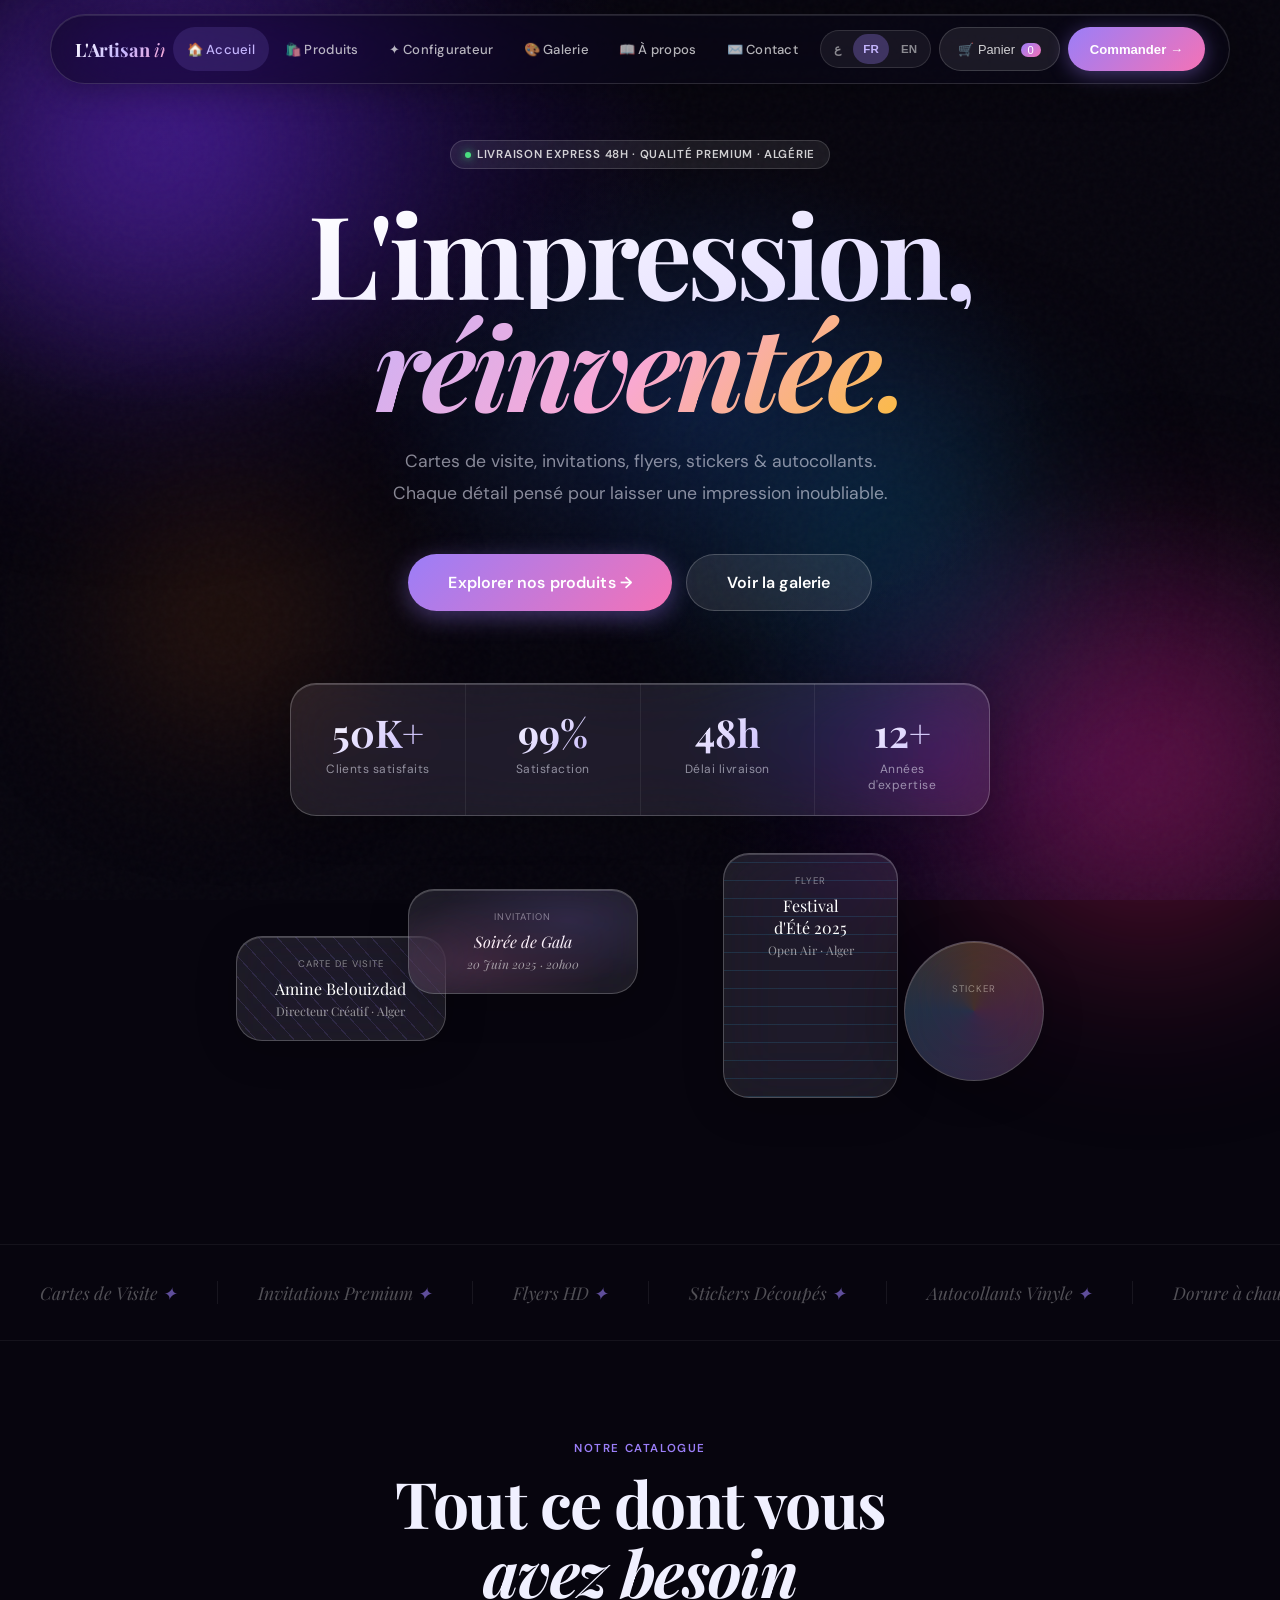
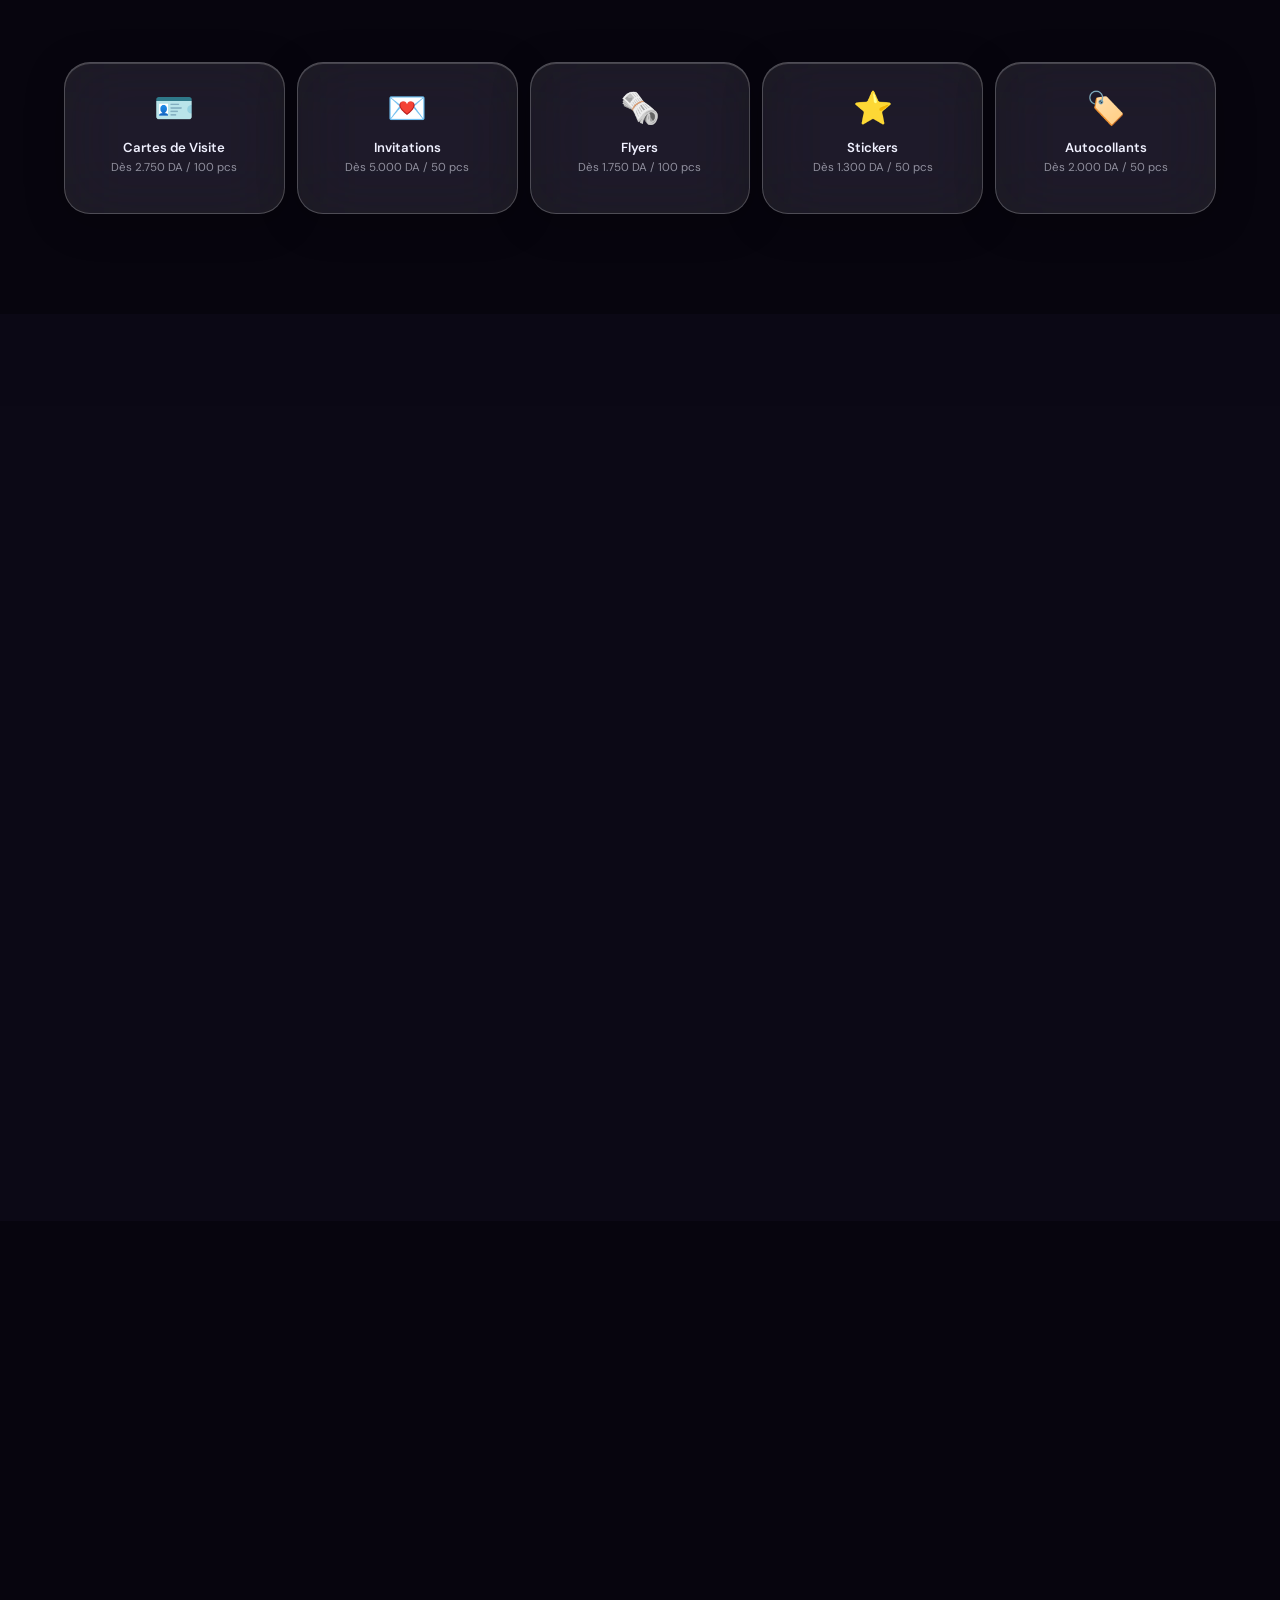
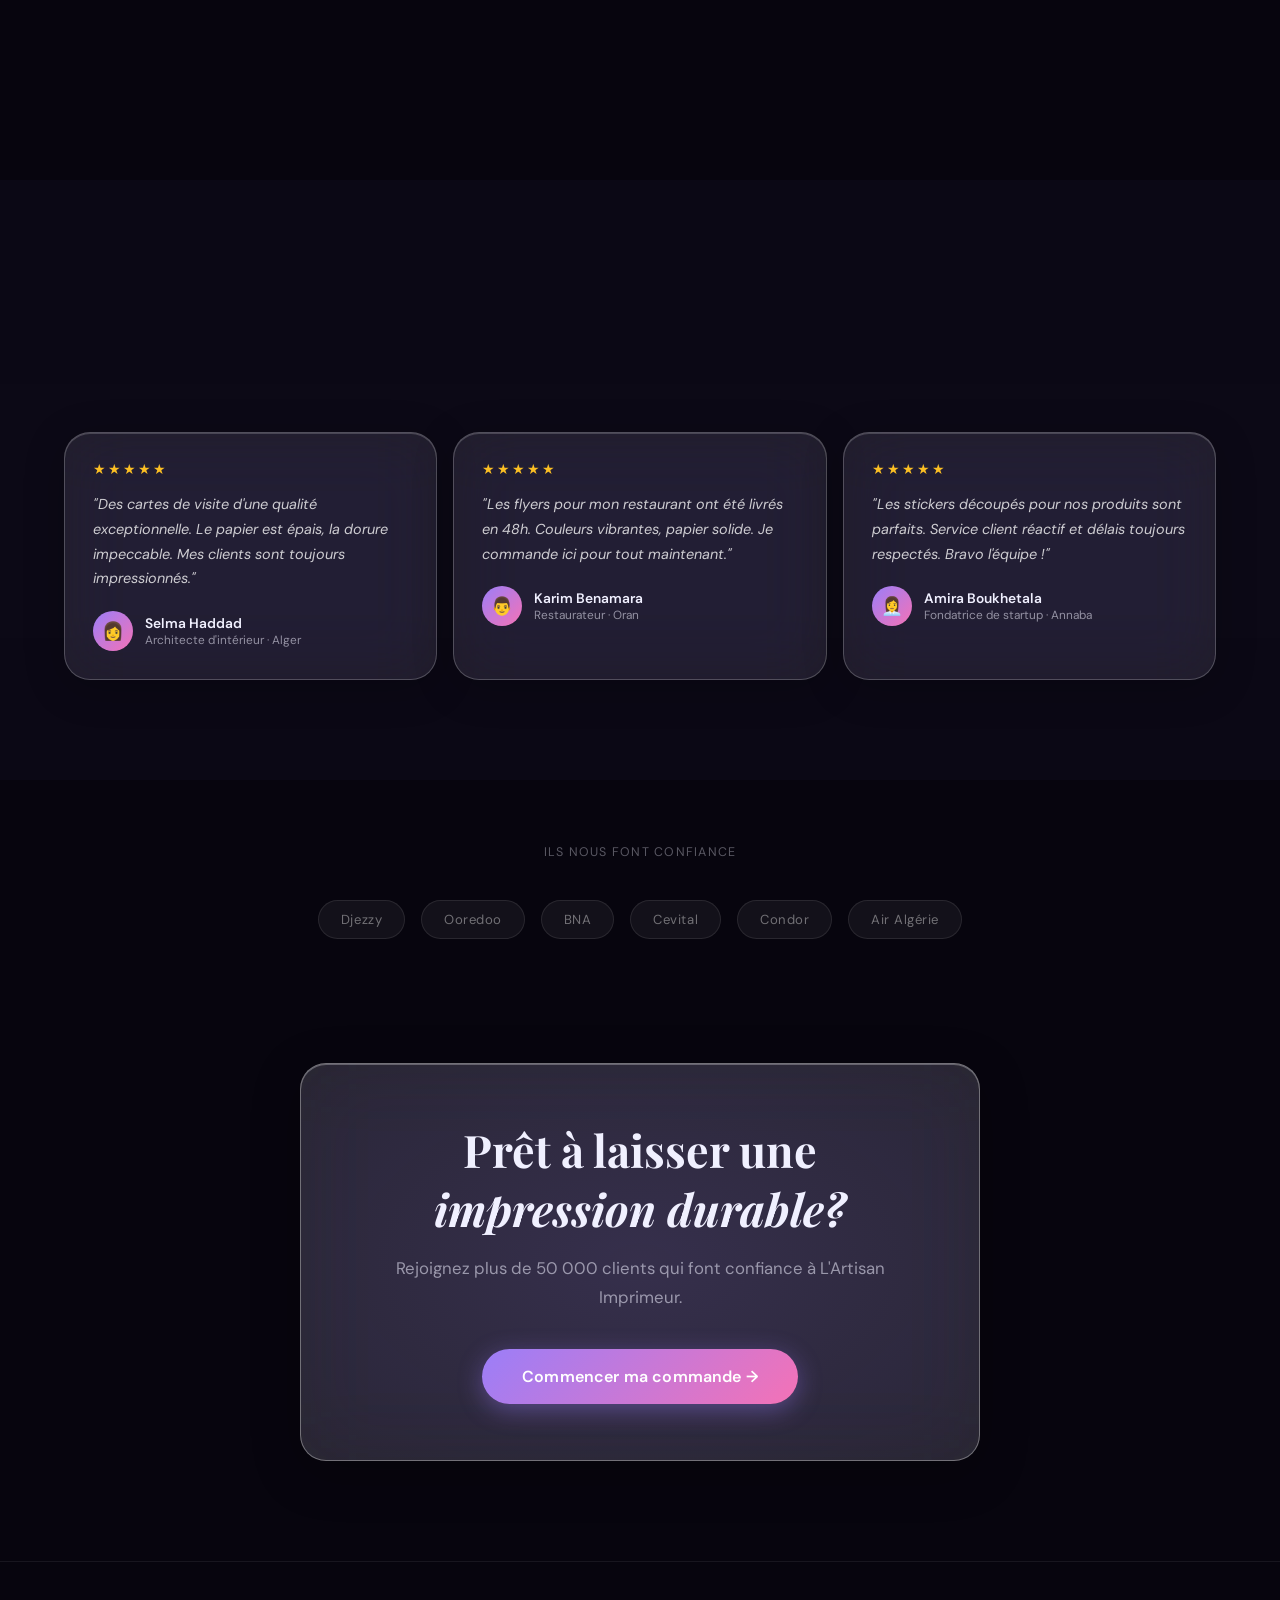
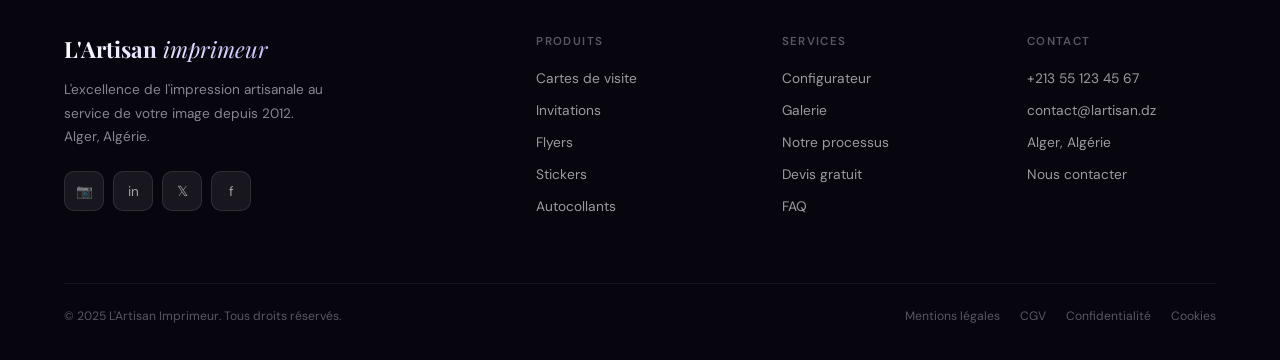
==== commit 53eebdf6: "Add files via upload" ====
--- a/index.html
+++ b/index.html
@@ -1,385 +1,602 @@
 <!DOCTYPE html>
 <html lang="fr" dir="ltr">
 <head>
-  <!-- ── META ESSENTIELS ── -->
-  <meta charset="UTF-8">
-  <meta name="viewport" content="width=device-width, initial-scale=1.0, viewport-fit=cover">
-  <meta http-equiv="X-UA-Compatible" content="IE=edge">
-  <title>L'Artisan Imprimeur — Impression Premium Paris | Cartes de visite, Flyers, Stickers</title>
-  <meta name="description" content="Impression premium à Paris : cartes de visite, invitations, flyers, stickers et autocollants. Qualité artisanale, livraison 24–48h, devis gratuit. Dès 9€.">
-  <meta name="keywords" content="impression paris, carte de visite, flyer, sticker, autocollant, invitation, imprimerie, impression premium">
-  <meta name="author" content="L'Artisan Imprimeur">
-  <meta name="robots" content="index, follow">
-  <link rel="canonical" href="https://lartisan-imprimeur.fr/">
-
-  <!-- ── OPEN GRAPH ── -->
-  <meta property="og:type" content="website">
-  <meta property="og:site_name" content="L'Artisan Imprimeur">
-  <meta property="og:title" content="L'Artisan Imprimeur — Impression Premium Paris">
-  <meta property="og:description" content="Impression premium : cartes de visite, invitations, flyers, stickers. Qualité artisanale, livraison 24–48h.">
-  <meta property="og:url" content="https://lartisan-imprimeur.fr/">
-  <meta property="og:image" content="https://lartisan-imprimeur.fr/images/og-home.jpg">
-  <meta property="og:locale" content="fr_FR">
-
-  <!-- ── TWITTER CARD ── -->
-  <meta name="twitter:card" content="summary_large_image">
-  <meta name="twitter:site" content="@lartisanimprimeur">
-  <meta name="twitter:title" content="L'Artisan Imprimeur — Impression Premium Paris">
-  <meta name="twitter:description" content="Cartes de visite, flyers, stickers. Qualité artisanale, livraison 24–48h.">
-  <meta name="twitter:image" content="https://lartisan-imprimeur.fr/images/og-home.jpg">
-
-  <!-- ── FAVICON ── -->
-  <link rel="icon" type="image/svg+xml" href="icons/favicon.svg">
-  <link rel="icon" type="image/png" sizes="32x32" href="icons/favicon-32.png">
-  <link rel="apple-touch-icon" href="icons/apple-touch-icon.png">
-  <link rel="manifest" href="manifest.json">
-  <meta name="theme-color" content="#07050e">
-
-  <!-- ── FONTS (preconnect first) ── -->
-  <link rel="preconnect" href="https://fonts.googleapis.com">
-  <link rel="preconnect" href="https://fonts.gstatic.com" crossorigin>
-  <link href="https://fonts.googleapis.com/css2?family=Playfair+Display:ital,wght@0,400;0,600;0,700;1,400;1,600&family=DM+Sans:opsz,wght@9..40,300;9..40,400;9..40,500;9..40,600&display=swap" rel="stylesheet">
-
-  <!-- ── CSS ── -->
-  <link rel="stylesheet" href="css/main.css">
-  <link rel="stylesheet" href="css/home.css">
-
-  <!-- ── STRUCTURED DATA ── -->
-  <script type="application/ld+json">
-  {
-    "@context": "https://schema.org",
-    "@type": "WebSite",
-    "name": "L'Artisan Imprimeur",
-    "url": "https://lartisan-imprimeur.fr",
-    "potentialAction": {
-      "@type": "SearchAction",
-      "target": "https://lartisan-imprimeur.fr/products.html?q={search_term_string}",
-      "query-input": "required name=search_term_string"
-    }
+<meta charset="UTF-8">
+<meta name="viewport" content="width=device-width,initial-scale=1.0,viewport-fit=cover">
+<meta name="theme-color" content="#07050e">
+<meta name="apple-mobile-web-app-capable" content="yes">
+<meta name="apple-mobile-web-app-status-bar-style" content="black-translucent">
+<title>L'Artisan Imprimeur — Impression Premium Algérie</title>
+<link rel="stylesheet" href="shared.css">
+<style>
+/* ── HERO ── */
+.hero {
+  min-height:100svh;display:flex;flex-direction:column;
+  align-items:center;justify-content:center;
+  text-align:center;padding:140px 24px 100px;
+}
+.hero-eyebrow { animation:fadeUp .8s .15s var(--transition) both; }
+.hero-title {
+  font-family:'Playfair Display',serif;
+  font-size:clamp(3rem,9vw,7.5rem);
+  line-height:.97;letter-spacing:-.035em;
+  margin-bottom:26px;
+  animation:fadeUp .9s .3s var(--transition) both;
+}
+[dir="rtl"] .hero-title {
+  font-family:'Cairo',serif;font-weight:800;
+  letter-spacing:-.01em;line-height:1.1;
+}
+.hero-title .l1 {
+  display:block;
+  background:linear-gradient(160deg,#ffffff 0%,#e0d9ff 100%);
+  -webkit-background-clip:text;-webkit-text-fill-color:transparent;background-clip:text;
+}
+.hero-title .l2 {
+  display:block;font-style:italic;
+  background:linear-gradient(130deg,#c4b5fd 0%,#f9a8d4 50%,#fbbf24 100%);
+  -webkit-background-clip:text;-webkit-text-fill-color:transparent;background-clip:text;
+}
+[dir="rtl"] .hero-title .l2 { font-style:normal; }
+.hero-sub {
+  font-size:1.1rem;color:var(--text-muted);max-width:500px;line-height:1.8;
+  margin-bottom:44px;
+  animation:fadeUp .9s .45s var(--transition) both;
+}
+.hero-ctas {
+  display:flex;gap:14px;flex-wrap:wrap;justify-content:center;
+  animation:fadeUp .9s .6s var(--transition) both;
+}
+
+.stats-row {
+  display:flex;justify-content:center;flex-wrap:wrap;
+  margin-top:72px;
+  animation:fadeUp .9s .9s var(--transition) both;
+  width:100%;max-width:700px;
+}
+.stat-item {
+  padding:22px 32px;text-align:center;
+  border-right:1px solid rgba(255,255,255,.07);
+  flex:1;min-width:120px;
+}
+.stat-item:last-child{border-right:none;}
+.stat-num {
+  font-family:'Playfair Display',serif;font-size:2.4rem;font-weight:700;
+  background:linear-gradient(135deg,#fff 0%,#c4b5fd 100%);
+  -webkit-background-clip:text;-webkit-text-fill-color:transparent;background-clip:text;
+}
+.stat-lbl { font-size:.75rem;color:var(--text-muted);margin-top:3px;letter-spacing:.04em; }
+
+/* ── FLOATING CARDS ── */
+.cards-scene {
+  position:relative;width:100%;max-width:860px;height:260px;
+  margin-top:68px;
+  animation:fadeUp .9s .75s var(--transition) both;
+}
+.float-card {
+  position:absolute;padding:20px 24px;
+  animation:floatY ease-in-out infinite;
+}
+@keyframes floatY {
+  0%,100%{transform:translateY(0) rotate(var(--rot));}
+  50%{transform:translateY(-12px) rotate(var(--rot));}
+}
+.fc1{width:210px;left:3%;top:20%;--rot:-7deg;animation-duration:5.5s;}
+.fc2{width:230px;left:23%;top:2%;--rot:3deg;animation-duration:6.5s;animation-delay:-2s;}
+.fc3{width:175px;height:245px;right:20%;top:-12%;--rot:-5deg;animation-duration:7s;animation-delay:-1s;display:flex;flex-direction:column;}
+.fc4{width:140px;height:140px;right:3%;top:22%;--rot:11deg;animation-duration:5s;animation-delay:-3.5s;border-radius:50% !important;}
+.float-card .fc-lbl{font-size:.6rem;text-transform:uppercase;letter-spacing:.1em;color:rgba(255,255,255,.45);margin-bottom:8px;}
+.float-card .fc-body{font-family:'Playfair Display',serif;font-size:1rem;color:#fff;line-height:1.4;}
+.float-card .fc-sub{font-size:.75rem;opacity:.55;margin-top:3px;}
+.fc-pattern{position:absolute;inset:0;border-radius:inherit;overflow:hidden;opacity:.14;}
+.pat1{background:repeating-linear-gradient(48deg,#9b7ef8 0,#9b7ef8 1px,transparent 1px,transparent 14px);}
+.pat2{background:radial-gradient(ellipse at 30% 70%,#f472b6,transparent 60%),radial-gradient(ellipse at 70% 30%,#9b7ef8,transparent 60%);}
+.pat3{background:repeating-linear-gradient(0deg,#38bdf8 0,#38bdf8 1px,transparent 1px,transparent 18px);}
+.pat4{background:conic-gradient(from 0deg,#fbbf24,#f472b6,#9b7ef8,#38bdf8,#fbbf24);}
+
+/* ── PRODUCTS PREVIEW ── */
+.prod-preview {
+  display:grid;grid-template-columns:repeat(5,1fr);gap:12px;
+  margin-top:56px;
+}
+.pp-card {
+  padding:24px 16px;text-align:center;cursor:pointer;
+  transition:all .3s var(--transition);
+}
+.pp-card:hover{transform:translateY(-5px);}
+.pp-icon{font-size:2rem;margin-bottom:10px;}
+.pp-name{font-size:.82rem;font-weight:600;margin-bottom:4px;}
+.pp-from{font-size:.72rem;color:var(--text-muted);}
+.pp-card .pp-bar{
+  height:2px;border-radius:2px;margin-top:12px;
+  background:linear-gradient(to right,var(--c1),var(--c2));
+  transform:scaleX(0);transform-origin:left;
+  transition:transform .3s;
+}
+.pp-card:hover .pp-bar{transform:scaleX(1);}
+
+/* ── MARQUEE ── */
+.marquee-section { overflow:hidden;padding:36px 0;border-top:1px solid rgba(255,255,255,.06);border-bottom:1px solid rgba(255,255,255,.06); }
+.marquee-track {
+  display:flex;gap:0;white-space:nowrap;
+  animation:marqueeScroll 22s linear infinite;
+}
+@keyframes marqueeScroll{from{transform:translateX(0)}to{transform:translateX(-50%)}}
+.marquee-item {
+  padding:0 40px;font-family:'Playfair Display',serif;font-style:italic;
+  font-size:1.1rem;color:rgba(255,255,255,.3);
+  border-right:1px solid rgba(255,255,255,.07);
+  flex-shrink:0;
+}
+.marquee-item span{color:rgba(155,126,248,.6);}
+
+/* ── FEATURES ── */
+.features-layout{display:grid;grid-template-columns:1fr 1fr;gap:80px;align-items:start;}
+.features-sticky{position:sticky;top:120px;}
+.feature-cards-list{display:flex;flex-direction:column;gap:14px;}
+.feat-card{padding:26px;transition:all .3s;}
+.feat-card:hover{transform:translateX(4px);}
+[dir="rtl"] .feat-card:hover{transform:translateX(-4px);}
+.feat-card .feat-ico{
+  width:48px;height:48px;border-radius:14px;font-size:1.3rem;
+  display:flex;align-items:center;justify-content:center;
+  margin-bottom:14px;
+  background:linear-gradient(135deg,rgba(155,126,248,.2),rgba(244,114,182,.12));
+  border:1px solid rgba(155,126,248,.25);
+}
+.feat-card h3{font-size:.98rem;font-weight:600;margin-bottom:7px;}
+.feat-card p{font-size:.84rem;color:var(--text-muted);line-height:1.65;}
+
+/* ── PROCESS ── */
+.process-grid{display:grid;grid-template-columns:repeat(4,1fr);gap:14px;margin-top:56px;}
+.proc-step{padding:30px 22px;text-align:center;position:relative;}
+.proc-num{
+  font-family:'Playfair Display',serif;font-size:3.8rem;font-style:italic;line-height:1;
+  background:linear-gradient(135deg,rgba(155,126,248,.35),rgba(244,114,182,.3));
+  -webkit-background-clip:text;-webkit-text-fill-color:transparent;background-clip:text;
+  margin-bottom:14px;
+}
+.proc-step h3{font-size:.95rem;font-weight:600;margin-bottom:7px;}
+.proc-step p{font-size:.82rem;color:var(--text-muted);line-height:1.65;}
+
+/* ── TESTIMONIALS ── */
+.testi-grid{display:grid;grid-template-columns:repeat(3,1fr);gap:16px;margin-top:56px;}
+.testi-card{padding:28px;}
+.testi-stars{color:#fbbf24;font-size:.85rem;letter-spacing:2px;margin-bottom:14px;}
+.testi-body{font-style:italic;font-size:.9rem;color:rgba(255,255,255,.78);line-height:1.72;margin-bottom:20px;}
+[dir="rtl"] .testi-body{font-style:normal;}
+.testi-author{display:flex;align-items:center;gap:12px;}
+.author-av{
+  width:40px;height:40px;border-radius:50%;
+  display:flex;align-items:center;justify-content:center;font-size:1.1rem;
+  background:linear-gradient(135deg,#9b7ef8,#f472b6);
+  flex-shrink:0;
+}
+.author-name{font-size:.86rem;font-weight:600;}
+.author-role{font-size:.74rem;color:var(--text-muted);}
+
+/* ── BRANDS ── */
+.brands-row{display:flex;justify-content:center;align-items:center;gap:16px;flex-wrap:wrap;margin-top:40px;}
+.brand-pill{
+  padding:10px 22px;border-radius:50px;
+  background:rgba(255,255,255,.05);border:1px solid rgba(255,255,255,.09);
+  font-size:.82rem;color:rgba(255,255,255,.4);letter-spacing:.04em;
+  transition:all .2s;
+}
+.brand-pill:hover{background:rgba(255,255,255,.09);color:rgba(255,255,255,.7);}
+
+@keyframes fadeUp{from{opacity:0;transform:translateY(22px)}to{opacity:1;transform:none}}
+
+/* ── RESPONSIVE ── */
+@media(max-width:900px){
+  .features-layout{grid-template-columns:1fr;gap:40px;}
+  .features-sticky{position:static;}
+  .process-grid{grid-template-columns:repeat(2,1fr);}
+  .testi-grid{grid-template-columns:1fr;}
+  .prod-preview{grid-template-columns:repeat(3,1fr);}
+  .cards-scene{display:none;}
+  .stats-row{max-width:100%;}
+}
+@media(max-width:600px){
+  .hero{padding:120px 16px 80px;}
+  .prod-preview{grid-template-columns:repeat(2,1fr);}
+  .stat-item{padding:16px 16px;min-width:90px;}
+  .stat-num{font-size:1.8rem;}
+  .hero-ctas{flex-direction:column;align-items:center;width:100%;}
+  .hero-ctas .btn{width:100%;max-width:320px;justify-content:center;}
+  .process-grid{grid-template-columns:1fr 1fr;}
+  .testi-grid{
+    display:flex;overflow-x:auto;scroll-snap-type:x mandatory;
+    -webkit-overflow-scrolling:touch;gap:14px;
+    margin-left:-16px;margin-right:-16px;padding:0 16px 12px;
+    scrollbar-width:none;
   }
-  </script>
+  .testi-grid::-webkit-scrollbar{display:none;}
+  .testi-card{min-width:280px;scroll-snap-align:start;flex-shrink:0;}
+  .brands-row{gap:10px;}
+  .brand-pill{padding:8px 16px;font-size:.76rem;}
+}
+@media(max-width:400px){
+  .prod-preview{grid-template-columns:1fr 1fr;}
+  .pp-icon{font-size:1.6rem;}
+  .pp-name{font-size:.76rem;}
+}
+</style>
 </head>
 <body>
 <div class="page-wrap">
 
-<!-- ═══════════════════════════════════
-     HERO
-════════════════════════════════════ -->
-<main id="main-content">
-<section class="hero" aria-labelledby="hero-title">
+<!-- HERO -->
+<section class="hero">
+  <div class="badge badge-live hero-eyebrow" id="heroEyebrow" style="margin-bottom:28px;">
+    Livraison express 48h · Qualité Premium · Algérie
+  </div>
+  <h1 class="hero-title">
+    <span class="l1" id="heroL1">L'impression,</span>
+    <span class="l2" id="heroL2">réinventée.</span>
+  </h1>
+  <p class="hero-sub" id="heroSub">Cartes de visite, invitations, flyers, stickers &amp; autocollants. Chaque détail pensé pour laisser une impression inoubliable.</p>
+  <div class="hero-ctas">
+    <a href="products.html" class="btn btn-primary btn-lg" id="heroCta1">Explorer nos produits →</a>
+    <a href="gallery.html" class="btn btn-secondary btn-lg" id="heroCta2">Voir la galerie</a>
+  </div>
+
+  <div class="stats-row glass">
+    <div class="stat-item"><div class="stat-num">50K+</div><div class="stat-lbl" id="statClients">Clients satisfaits</div></div>
+    <div class="stat-item"><div class="stat-num">99%</div><div class="stat-lbl" id="statSatisf">Taux de satisfaction</div></div>
+    <div class="stat-item"><div class="stat-num">48h</div><div class="stat-lbl" id="statDeliv">Délai livraison</div></div>
+    <div class="stat-item"><div class="stat-num">12+</div><div class="stat-lbl" id="statYears">Années d'expertise</div></div>
+  </div>
+
+  <div class="cards-scene">
+    <div class="float-card glass fc1">
+      <div class="fc-pattern pat1"></div>
+      <div class="fc-lbl" id="fcLbl1">Carte de visite</div>
+      <div class="fc-body">Amine Belouizdad<div class="fc-sub">Directeur Créatif · Alger</div></div>
+    </div>
+    <div class="float-card glass fc2">
+      <div class="fc-pattern pat2"></div>
+      <div class="fc-lbl" id="fcLbl2">Invitation</div>
+      <div class="fc-body" style="font-style:italic">Soirée de Gala<div class="fc-sub">20 Juin 2025 · 20h00</div></div>
+    </div>
+    <div class="float-card glass fc3">
+      <div class="fc-pattern pat3"></div>
+      <div class="fc-lbl" id="fcLbl3">Flyer</div>
+      <div class="fc-body">Festival<br>d'Été 2025<div class="fc-sub">Open Air · Alger</div></div>
+    </div>
+    <div class="float-card glass fc4">
+      <div class="fc-pattern pat4"></div>
+      <div class="fc-lbl" id="fcLbl4" style="text-align:center;margin-top:20px;">Sticker</div>
+    </div>
+  </div>
+</section>
+
+<!-- MARQUEE -->
+<div class="marquee-section" style="position:relative;z-index:2;">
+  <div class="marquee-track">
+    <div class="marquee-item">Cartes de Visite <span>✦</span></div>
+    <div class="marquee-item">Invitations Premium <span>✦</span></div>
+    <div class="marquee-item">Flyers HD <span>✦</span></div>
+    <div class="marquee-item">Stickers Découpés <span>✦</span></div>
+    <div class="marquee-item">Autocollants Vinyle <span>✦</span></div>
+    <div class="marquee-item">Dorure à chaud <span>✦</span></div>
+    <div class="marquee-item">Vernis sélectif <span>✦</span></div>
+    <div class="marquee-item">Papier recyclé <span>✦</span></div>
+    <div class="marquee-item">Design sur mesure <span>✦</span></div>
+    <div class="marquee-item">Livraison 48h <span>✦</span></div>
+    <div class="marquee-item">Cartes de Visite <span>✦</span></div>
+    <div class="marquee-item">Invitations Premium <span>✦</span></div>
+    <div class="marquee-item">Flyers HD <span>✦</span></div>
+    <div class="marquee-item">Stickers Découpés <span>✦</span></div>
+    <div class="marquee-item">Autocollants Vinyle <span>✦</span></div>
+    <div class="marquee-item">Dorure à chaud <span>✦</span></div>
+    <div class="marquee-item">Vernis sélectif <span>✦</span></div>
+    <div class="marquee-item">Papier recyclé <span>✦</span></div>
+    <div class="marquee-item">Design sur mesure <span>✦</span></div>
+    <div class="marquee-item">Livraison 48h <span>✦</span></div>
+  </div>
+</div>
+
+<!-- PRODUCTS QUICK PREVIEW -->
+<section class="section">
   <div class="container">
-    <div class="hero-content">
-
-      <div class="badge badge-live hero-badge reveal up" aria-label="Livraison disponible">
-        Livraison express 24–48h · Qualité Premium
-      </div>
-
-      <h1 class="hero-title reveal up d1" id="hero-title">
-        <span class="line-1 text-white-grad">L'impression,</span>
-        <span class="line-2 text-grad">réinventée.</span>
-      </h1>
-
-      <p class="hero-sub body-lg reveal up d2">
-        Cartes de visite, invitations, flyers, stickers & autocollants. Chaque détail pensé pour laisser une impression inoubliable.
-      </p>
-
-      <div class="hero-ctas reveal up d3">
-        <a href="products.html" class="btn btn-primary btn-xl">
-          <span>Explorer nos produits</span>
-          <span aria-hidden="true">→</span>
-        </a>
-        <a href="gallery.html" class="btn btn-secondary btn-xl">
-          <span>Voir la galerie</span>
-        </a>
-      </div>
-
-      <!-- STATS ROW -->
-      <div class="stats-row glass reveal up d4" role="list" aria-label="Chiffres clés">
-        <div class="stat-item" role="listitem">
-          <div class="stat-num" aria-label="50 000 clients satisfaits">50K+</div>
-          <div class="stat-lbl">Clients satisfaits</div>
-        </div>
-        <div class="stat-item" role="listitem">
-          <div class="stat-num" aria-label="99% de satisfaction">99%</div>
-          <div class="stat-lbl">Taux de satisfaction</div>
-        </div>
-        <div class="stat-item" role="listitem">
-          <div class="stat-num" aria-label="Livraison en 48 heures">48h</div>
-          <div class="stat-lbl">Délai de livraison</div>
-        </div>
-        <div class="stat-item" role="listitem">
-          <div class="stat-num" aria-label="12 ans d'expérience">12+</div>
-          <div class="stat-lbl">Années d'expertise</div>
-        </div>
-      </div>
-
-      <!-- FLOATING CARDS -->
-      <div class="cards-scene reveal up d5" aria-hidden="true">
-        <div class="float-card fc-bc glass">
-          <div class="fc-pattern pat1"></div>
-          <div class="fc-label">Carte de visite</div>
-          <div class="fc-body">Jean Moreau<br><span class="fc-sub">Directeur Créatif · Paris</span></div>
-        </div>
-        <div class="float-card fc-inv glass">
-          <div class="fc-pattern pat2"></div>
-          <div class="fc-label">Invitation</div>
-          <div class="fc-body italic">Soirée de Gala<br><span class="fc-sub">15 Juin 2025 · 20h00</span></div>
-        </div>
-        <div class="float-card fc-fly glass">
-          <div class="fc-pattern pat3"></div>
-          <div class="fc-label">Flyer</div>
-          <div class="fc-body">Festival<br>d'Été 2025<span class="fc-sub" style="display:block">Open Air · Vincennes</span></div>
-        </div>
-        <div class="float-card fc-stk glass">
-          <div class="fc-pattern pat4"></div>
-          <div class="fc-label" style="text-align:center;margin-top:22px">Sticker</div>
-        </div>
-      </div>
-    </div>
+    <div class="reveal" style="text-align:center;margin-bottom:0;">
+      <span class="eyebrow" id="catEyebrow">Notre Catalogue</span>
+      <h2 class="display-title" id="catTitle">Tout ce dont vous<br><em>avez besoin</em></h2>
+    </div>
+    <div class="prod-preview">
+      <a href="products.html#cartes" class="pp-card glass reveal delay-1" style="text-decoration:none;color:inherit;">
+        <div class="pp-icon">🪪</div>
+        <div class="pp-name" id="pp1Name">Cartes de Visite</div>
+        <div class="pp-from" id="pp1Price">Dès 2.750 DA / 100 pièces</div>
+        <div class="pp-bar" style="--c1:#9b7ef8;--c2:#c4b5fd;"></div>
+      </a>
+      <a href="products.html#invitations" class="pp-card glass reveal delay-2" style="text-decoration:none;color:inherit;">
+        <div class="pp-icon">💌</div>
+        <div class="pp-name" id="pp2Name">Invitations</div>
+        <div class="pp-from" id="pp2Price">Dès 5.000 DA / 50 pièces</div>
+        <div class="pp-bar" style="--c1:#f472b6;--c2:#fda4af;"></div>
+      </a>
+      <a href="products.html#flyers" class="pp-card glass reveal delay-3" style="text-decoration:none;color:inherit;">
+        <div class="pp-icon">🗞️</div>
+        <div class="pp-name" id="pp3Name">Flyers</div>
+        <div class="pp-from" id="pp3Price">Dès 1.750 DA / 100 pièces</div>
+        <div class="pp-bar" style="--c1:#38bdf8;--c2:#7dd3fc;"></div>
+      </a>
+      <a href="products.html#stickers" class="pp-card glass reveal delay-4" style="text-decoration:none;color:inherit;">
+        <div class="pp-icon">⭐</div>
+        <div class="pp-name" id="pp4Name">Stickers</div>
+        <div class="pp-from" id="pp4Price">Dès 1.300 DA / 50 pièces</div>
+        <div class="pp-bar" style="--c1:#4ade80;--c2:#86efac;"></div>
+      </a>
+      <a href="products.html#autocollants" class="pp-card glass reveal delay-5" style="text-decoration:none;color:inherit;">
+        <div class="pp-icon">🏷️</div>
+        <div class="pp-name" id="pp5Name">Autocollants</div>
+        <div class="pp-from" id="pp5Price">Dès 2.000 DA / 50 pièces</div>
+        <div class="pp-bar" style="--c1:#fbbf24;--c2:#fde68a;"></div>
+      </a>
+    </div>
+    <div class="swipe-hint">← Glissez pour voir plus →</div>
   </div>
 </section>
 
-<!-- ═══════════════════════════════════
-     MARQUEE
-════════════════════════════════════ -->
-<div class="marquee-section" aria-hidden="true">
-  <div class="marquee-wrap">
-    <div class="marquee-track">
-      <span class="marquee-item">Cartes de Visite <em>✦</em></span>
-      <span class="marquee-item">Invitations Premium <em>✦</em></span>
-      <span class="marquee-item">Flyers HD <em>✦</em></span>
-      <span class="marquee-item">Stickers Découpés <em>✦</em></span>
-      <span class="marquee-item">Autocollants Vinyle <em>✦</em></span>
-      <span class="marquee-item">Dorure à chaud <em>✦</em></span>
-      <span class="marquee-item">Vernis sélectif <em>✦</em></span>
-      <span class="marquee-item">Papier recyclé FSC <em>✦</em></span>
-      <span class="marquee-item">Design sur mesure <em>✦</em></span>
-      <span class="marquee-item">Livraison 24h <em>✦</em></span>
-      <!-- Duplicate for seamless loop -->
-      <span class="marquee-item">Cartes de Visite <em>✦</em></span>
-      <span class="marquee-item">Invitations Premium <em>✦</em></span>
-      <span class="marquee-item">Flyers HD <em>✦</em></span>
-      <span class="marquee-item">Stickers Découpés <em>✦</em></span>
-      <span class="marquee-item">Autocollants Vinyle <em>✦</em></span>
-      <span class="marquee-item">Dorure à chaud <em>✦</em></span>
-      <span class="marquee-item">Vernis sélectif <em>✦</em></span>
-      <span class="marquee-item">Papier recyclé FSC <em>✦</em></span>
-      <span class="marquee-item">Design sur mesure <em>✦</em></span>
-      <span class="marquee-item">Livraison 24h <em>✦</em></span>
-    </div>
-  </div>
-</div>
-
-<!-- ═══════════════════════════════════
-     CATALOGUE RAPIDE
-════════════════════════════════════ -->
-<section class="section" aria-labelledby="catalog-title">
-  <div class="container">
-    <div class="section-header">
-      <span class="eyebrow reveal up">Notre Catalogue</span>
-      <h2 class="display-md reveal up d1" id="catalog-title">
-        Tout ce dont vous<br><em>avez besoin</em>
-      </h2>
-    </div>
-    <div class="products-quick-grid" role="list">
-      <a href="products.html#cartes"       class="pq-card glass card-hover reveal up d1" role="listitem" aria-label="Cartes de visite, dès 19€ par 100 pièces">
-        <div class="pq-icon" aria-hidden="true">🪪</div>
-        <div class="pq-name">Cartes de Visite</div>
-        <div class="pq-from">Dès 19€ / 100 pcs</div>
-        <div class="pq-bar" style="--c1:#9b7ef8;--c2:#c4b5fd"></div>
-      </a>
-      <a href="products.html#invitations"  class="pq-card glass card-hover reveal up d2" role="listitem" aria-label="Invitations, dès 35€ par 50 pièces">
-        <div class="pq-icon" aria-hidden="true">💌</div>
-        <div class="pq-name">Invitations</div>
-        <div class="pq-from">Dès 35€ / 50 pcs</div>
-        <div class="pq-bar" style="--c1:#f472b6;--c2:#fda4af"></div>
-      </a>
-      <a href="products.html#flyers"       class="pq-card glass card-hover reveal up d3" role="listitem" aria-label="Flyers, dès 12€ par 100 pièces">
-        <div class="pq-icon" aria-hidden="true">🗞️</div>
-        <div class="pq-name">Flyers</div>
-        <div class="pq-from">Dès 12€ / 100 pcs</div>
-        <div class="pq-bar" style="--c1:#38bdf8;--c2:#7dd3fc"></div>
-      </a>
-      <a href="products.html#stickers"     class="pq-card glass card-hover reveal up d4" role="listitem" aria-label="Stickers, dès 9€ par 50 pièces">
-        <div class="pq-icon" aria-hidden="true">⭐</div>
-        <div class="pq-name">Stickers</div>
-        <div class="pq-from">Dès 9€ / 50 pcs</div>
-        <div class="pq-bar" style="--c1:#4ade80;--c2:#86efac"></div>
-      </a>
-      <a href="products.html#autocollants" class="pq-card glass card-hover reveal up d5" role="listitem" aria-label="Autocollants, dès 14€ par 50 pièces">
-        <div class="pq-icon" aria-hidden="true">🏷️</div>
-        <div class="pq-name">Autocollants</div>
-        <div class="pq-from">Dès 14€ / 50 pcs</div>
-        <div class="pq-bar" style="--c1:#fbbf24;--c2:#fde68a"></div>
-      </a>
-    </div>
-  </div>
-</section>
-
-<!-- ═══════════════════════════════════
-     FEATURES
-════════════════════════════════════ -->
-<section class="section features-section" aria-labelledby="features-title">
+<!-- FEATURES -->
+<section class="section" style="background:rgba(155,126,248,.03);">
   <div class="container">
     <div class="features-layout">
-      <div class="features-left reveal left">
-        <span class="eyebrow">Pourquoi nous choisir</span>
-        <h2 class="display-md" id="features-title">L'artisanat au service<br><em>de votre image</em></h2>
-        <p class="body-md" style="margin-bottom:32px">Chaque commande est traitée avec une attention minutieuse aux détails. Parce que votre image mérite le meilleur.</p>
-        <a href="about.html" class="btn btn-secondary">En savoir plus →</a>
-      </div>
-      <div class="features-right">
-        <article class="feat-card glass card-hover reveal up d1">
-          <div class="feat-ico" aria-hidden="true">🎨</div>
-          <h3>Design sur mesure</h3>
-          <p class="body-sm">Nos graphistes créent des visuels uniques adaptés à votre identité. Templates premium ou création from scratch.</p>
-        </article>
-        <article class="feat-card glass card-hover reveal up d2">
-          <div class="feat-ico" aria-hidden="true">🔬</div>
-          <h3>Qualité Premium</h3>
-          <p class="body-sm">Papiers certifiés FSC, encres écologiques, finitions exclusives — vernis UV, dorure, gaufrage à chaud.</p>
-        </article>
-        <article class="feat-card glass card-hover reveal up d3">
-          <div class="feat-ico" aria-hidden="true">⚡</div>
-          <h3>Livraison Express 24h</h3>
-          <p class="body-sm">Commandez avant 14h et recevez votre commande dès le lendemain. Suivi en temps réel inclus.</p>
-        </article>
-        <article class="feat-card glass card-hover reveal up d4">
-          <div class="feat-ico" aria-hidden="true">♻️</div>
-          <h3>Éco-responsable</h3>
-          <p class="body-sm">Papiers recyclés FSC, encres végétales, emballages 100% biodégradables. Certification Imprim'Vert.</p>
-        </article>
+      <div class="features-sticky reveal left">
+        <span class="eyebrow" id="featEyebrow">Pourquoi nous choisir</span>
+        <h2 class="display-title" id="featTitle">L'artisanat au service<br><em>de votre image</em></h2>
+        <p class="body-lead" id="featLead" style="margin-bottom:32px;">Chaque commande est traitée avec une attention minutieuse aux détails. Parce que votre image mérite le meilleur.</p>
+        <a href="about.html" class="btn btn-secondary" id="featBtn">En savoir plus →</a>
+      </div>
+      <div class="feature-cards-list">
+        <div class="feat-card glass reveal delay-1">
+          <div class="feat-ico">🎨</div>
+          <h3 id="feat1T">Design sur mesure</h3>
+          <p id="feat1P">Nos graphistes créent des visuels uniques adaptés à votre identité. Templates premium ou création from scratch.</p>
+        </div>
+        <div class="feat-card glass reveal delay-2">
+          <div class="feat-ico">🔬</div>
+          <h3 id="feat2T">Qualité Premium</h3>
+          <p id="feat2P">Papiers certifiés FSC, encres écologiques, finitions exclusives — vernis, dorure, gaufrage.</p>
+        </div>
+        <div class="feat-card glass reveal delay-3">
+          <div class="feat-ico">⚡</div>
+          <h3 id="feat3T">Livraison Express 48h</h3>
+          <p id="feat3P">Commandez avant 14h et recevez votre commande dès le lendemain. Suivi en temps réel inclus.</p>
+        </div>
+        <div class="feat-card glass reveal delay-4">
+          <div class="feat-ico">♻️</div>
+          <h3 id="feat4T">Éco-responsable</h3>
+          <p id="feat4P">Papiers recyclés et certifiés, encres végétales, emballages 100% biodégradables. Nous aimons la planète.</p>
+        </div>
       </div>
     </div>
   </div>
 </section>
 
-<!-- ═══════════════════════════════════
-     PROCESS
-════════════════════════════════════ -->
-<section class="section process-section" aria-labelledby="process-title">
+<!-- PROCESS -->
+<section class="section">
   <div class="container">
-    <div class="section-header">
-      <span class="eyebrow reveal up">Notre Processus</span>
-      <h2 class="display-md reveal up d1" id="process-title">Simple, rapide, <em>parfait</em></h2>
-    </div>
-    <ol class="process-grid" aria-label="Étapes de commande">
-      <li class="proc-step glass reveal up d1">
-        <div class="proc-num" aria-hidden="true">01</div>
-        <h3>Choisissez</h3>
-        <p class="body-sm">Sélectionnez votre produit, format, papier et quantité parmi notre catalogue complet.</p>
-      </li>
-      <li class="proc-step glass reveal up d2">
-        <div class="proc-num" aria-hidden="true">02</div>
-        <h3>Concevez</h3>
-        <p class="body-sm">Uploadez votre fichier ou confiez la création à nos graphistes professionnels.</p>
-      </li>
-      <li class="proc-step glass reveal up d3">
-        <div class="proc-num" aria-hidden="true">03</div>
-        <h3>Validez</h3>
-        <p class="body-sm">Prévisualisez et validez votre BAT numérique en toute confiance avant impression.</p>
-      </li>
-      <li class="proc-step glass reveal up d4">
-        <div class="proc-num" aria-hidden="true">04</div>
-        <h3>Recevez</h3>
-        <p class="body-sm">Livraison à domicile sous 24–48h partout en France, emballage éco-responsable.</p>
-      </li>
-    </ol>
+    <div style="text-align:center;" class="reveal">
+      <span class="eyebrow" id="procEyebrow">Notre Processus</span>
+      <h2 class="display-title" id="procTitle">Simple, rapide, <em>parfait</em></h2>
+    </div>
+    <div class="process-grid">
+      <div class="proc-step glass reveal delay-1">
+        <div class="proc-num">01</div>
+        <h3 id="proc1T">Choisissez</h3>
+        <p id="proc1P">Sélectionnez votre produit, format, papier et quantité.</p>
+      </div>
+      <div class="proc-step glass reveal delay-2">
+        <div class="proc-num">02</div>
+        <h3 id="proc2T">Concevez</h3>
+        <p id="proc2P">Uploadez votre fichier ou laissez nos designers créer.</p>
+      </div>
+      <div class="proc-step glass reveal delay-3">
+        <div class="proc-num">03</div>
+        <h3 id="proc3T">Validez</h3>
+        <p id="proc3P">Prévisualisez et validez votre BAT numérique.</p>
+      </div>
+      <div class="proc-step glass reveal delay-4">
+        <div class="proc-num">04</div>
+        <h3 id="proc4T">Recevez</h3>
+        <p id="proc4P">Livraison à domicile sous 48h partout en Algérie.</p>
+      </div>
+    </div>
   </div>
 </section>
 
-<!-- ═══════════════════════════════════
-     TESTIMONIALS
-════════════════════════════════════ -->
-<section class="section testi-section" aria-labelledby="testi-title">
+<!-- TESTIMONIALS -->
+<section class="section" style="background:rgba(155,126,248,.03);">
   <div class="container">
-    <div class="section-header">
-      <span class="eyebrow reveal up">Témoignages</span>
-      <h2 class="display-md reveal up d1" id="testi-title">Ce que disent <em>nos clients</em></h2>
-    </div>
-    <div class="testi-grid" role="list">
-      <article class="testi-card glass reveal up d1" role="listitem" itemscope itemtype="https://schema.org/Review">
-        <div class="testi-stars" aria-label="5 étoiles sur 5">★★★★★</div>
-        <blockquote class="testi-body" itemprop="reviewBody">"Des cartes de visite d'une qualité exceptionnelle. Le papier est épais, la dorure impeccable. Mes clients sont toujours impressionnés."</blockquote>
-        <div class="testi-author" itemprop="author" itemscope itemtype="https://schema.org/Person">
-          <div class="author-av" aria-hidden="true">👩</div>
-          <div>
-            <div class="author-name" itemprop="name">Sophie Leclerc</div>
-            <div class="author-role">Architecte d'intérieur</div>
-          </div>
-        </div>
-      </article>
-      <article class="testi-card glass reveal up d2" role="listitem" itemscope itemtype="https://schema.org/Review">
-        <div class="testi-stars" aria-label="5 étoiles sur 5">★★★★★</div>
-        <blockquote class="testi-body" itemprop="reviewBody">"Les flyers pour mon restaurant ont été livrés le lendemain. Couleurs vibrantes, papier solide. Je commande ici pour tout maintenant."</blockquote>
-        <div class="testi-author" itemprop="author" itemscope itemtype="https://schema.org/Person">
-          <div class="author-av" aria-hidden="true">👨</div>
-          <div>
-            <div class="author-name" itemprop="name">Marc Dupont</div>
-            <div class="author-role">Restaurateur</div>
-          </div>
-        </div>
-      </article>
-      <article class="testi-card glass reveal up d3" role="listitem" itemscope itemtype="https://schema.org/Review">
-        <div class="testi-stars" aria-label="5 étoiles sur 5">★★★★★</div>
-        <blockquote class="testi-body" itemprop="reviewBody">"Les stickers pour nos produits sont parfaits. Service client réactif, délais tenus. L'équipe dépasse toujours nos attentes !"</blockquote>
-        <div class="testi-author" itemprop="author" itemscope itemtype="https://schema.org/Person">
-          <div class="author-av" aria-hidden="true">👩‍💼</div>
-          <div>
-            <div class="author-name" itemprop="name">Camille Bernard</div>
-            <div class="author-role">Fondatrice de startup</div>
-          </div>
-        </div>
-      </article>
+    <div style="text-align:center;" class="reveal">
+      <span class="eyebrow" id="testiEyebrow">Témoignages</span>
+      <h2 class="display-title" id="testiTitle">Ce que disent <em>nos clients</em></h2>
+    </div>
+    <div class="testi-grid">
+      <div class="testi-card glass reveal delay-1">
+        <div class="testi-stars">★★★★★</div>
+        <p class="testi-body">"Des cartes de visite d'une qualité exceptionnelle. Le papier est épais, la dorure impeccable. Mes clients sont toujours impressionnés."</p>
+        <div class="testi-author"><div class="author-av">👩</div><div><div class="author-name">Selma Haddad</div><div class="author-role">Architecte d'intérieur · Alger</div></div></div>
+      </div>
+      <div class="testi-card glass reveal delay-2">
+        <div class="testi-stars">★★★★★</div>
+        <p class="testi-body">"Les flyers pour mon restaurant ont été livrés en 48h. Couleurs vibrantes, papier solide. Je commande ici pour tout maintenant."</p>
+        <div class="testi-author"><div class="author-av">👨</div><div><div class="author-name">Karim Benamara</div><div class="author-role">Restaurateur · Oran</div></div></div>
+      </div>
+      <div class="testi-card glass reveal delay-3">
+        <div class="testi-stars">★★★★★</div>
+        <p class="testi-body">"Les stickers découpés pour nos produits sont parfaits. Service client réactif et délais toujours respectés. Bravo l'équipe !"</p>
+        <div class="testi-author"><div class="author-av">👩‍💼</div><div><div class="author-name">Amira Boukhetala</div><div class="author-role">Fondatrice de startup · Annaba</div></div></div>
+      </div>
     </div>
   </div>
 </section>
 
-<!-- ═══════════════════════════════════
-     TRUSTED BY
-════════════════════════════════════ -->
-<section class="section-xs trusted-section" aria-label="Clients de référence">
+<!-- TRUSTED BY -->
+<section class="section-sm" style="position:relative;z-index:2;">
+  <div class="container" style="text-align:center;">
+    <p id="trustedLabel" style="font-size:.78rem;color:var(--text-dim);text-transform:uppercase;letter-spacing:.1em;margin-bottom:20px;">Ils nous font confiance</p>
+    <div class="brands-row">
+      <div class="brand-pill">Djezzy</div>
+      <div class="brand-pill">Ooredoo</div>
+      <div class="brand-pill">BNA</div>
+      <div class="brand-pill">Cevital</div>
+      <div class="brand-pill">Condor</div>
+      <div class="brand-pill">Air Algérie</div>
+    </div>
+  </div>
+</section>
+
+<!-- CTA -->
+<div class="cta-band" style="position:relative;z-index:2;">
   <div class="container">
-    <p class="trusted-label reveal up">Ils nous font confiance</p>
-    <div class="brands-row reveal up d1">
-      <span class="brand-pill">Vogue Paris</span>
-      <span class="brand-pill">LVMH</span>
-      <span class="brand-pill">BNP Paribas</span>
-      <span class="brand-pill">Le Bon Marché</span>
-      <span class="brand-pill">Galeries Lafayette</span>
-      <span class="brand-pill">Air France</span>
-    </div>
-  </div>
-</section>
-
-<!-- ═══════════════════════════════════
-     CTA
-════════════════════════════════════ -->
-<section class="section cta-section" aria-labelledby="cta-title">
-  <div class="container">
-    <div class="cta-inner glass-strong reveal scale">
-      <div class="cta-glow" aria-hidden="true"></div>
-      <h2 class="display-md" id="cta-title">
-        Prêt à laisser une<br><em>impression durable ?</em>
-      </h2>
-      <p class="body-lg" style="margin-bottom:36px">
-        Rejoignez plus de 50 000 clients qui font confiance à L'Artisan Imprimeur pour leur communication visuelle.
-      </p>
-      <div style="display:flex;gap:14px;justify-content:center;flex-wrap:wrap">
-        <a href="configurator.html" class="btn btn-primary btn-xl">Commencer ma commande →</a>
-        <a href="contact.html"      class="btn btn-secondary btn-xl">Demander un devis</a>
-      </div>
-    </div>
-  </div>
-</section>
-</main>
+    <div class="cta-inner glass-strong reveal" style="max-width:680px;margin:0 auto;text-align:center;">
+      <div class="cta-glow"></div>
+      <h2 id="ctaTitle" style="position:relative;z-index:1;">Prêt à laisser une<br><em>impression durable?</em></h2>
+      <p class="body-lead" id="ctaLead" style="position:relative;z-index:1;max-width:520px;margin:0 auto 36px;">Rejoignez plus de 50 000 clients qui font confiance à L'Artisan Imprimeur pour leur communication visuelle.</p>
+      <a href="configurator.html" class="btn btn-primary btn-lg" id="ctaBtn" style="position:relative;z-index:1;">Commencer ma commande →</a>
+    </div>
+  </div>
+</div>
 
 </div><!-- /page-wrap -->
-
-<!-- ── SCRIPTS ── -->
-<script src="js/app.js"></script>
+<script src="shared.js"></script>
 <script>
-  initApp('index');
+initShared('index');
+
+// ── Apply translations based on current language ──
+const lang = localStorage.getItem('lang') || 'fr';
+
+const translations = {
+  fr: {
+    heroEyebrow: 'Livraison express 48h · Qualité Premium · Algérie',
+    heroL1: "L'impression,",
+    heroL2: 'réinventée.',
+    heroSub: 'Cartes de visite, invitations, flyers, stickers & autocollants. Chaque détail pensé pour laisser une impression inoubliable.',
+    heroCta1: 'Explorer nos produits →',
+    heroCta2: 'Voir la galerie',
+    statClients: 'Clients satisfaits',
+    statSatisf: 'Satisfaction',
+    statDeliv: 'Délai livraison',
+    statYears: "Années d'expertise",
+    catEyebrow: 'Notre Catalogue',
+    catTitle: 'Tout ce dont vous<br><em>avez besoin</em>',
+    pp1Name: 'Cartes de Visite', pp1Price: 'Dès 2.750 DA / 100 pcs',
+    pp2Name: 'Invitations',      pp2Price: 'Dès 5.000 DA / 50 pcs',
+    pp3Name: 'Flyers',           pp3Price: 'Dès 1.750 DA / 100 pcs',
+    pp4Name: 'Stickers',         pp4Price: 'Dès 1.300 DA / 50 pcs',
+    pp5Name: 'Autocollants',     pp5Price: 'Dès 2.000 DA / 50 pcs',
+    featEyebrow: 'Pourquoi nous choisir',
+    featTitle: "L'artisanat au service<br><em>de votre image</em>",
+    featLead: 'Chaque commande est traitée avec une attention minutieuse aux détails.',
+    featBtn: 'En savoir plus →',
+    feat1T: 'Design sur mesure', feat1P: 'Nos graphistes créent des visuels uniques adaptés à votre identité.',
+    feat2T: 'Qualité Premium',   feat2P: 'Papiers certifiés FSC, encres écologiques, finitions exclusives.',
+    feat3T: 'Livraison Express 48h', feat3P: 'Commandez avant 14h et recevez votre commande le lendemain.',
+    feat4T: 'Éco-responsable',   feat4P: 'Papiers recyclés, encres végétales, emballages biodégradables.',
+    procEyebrow: 'Notre Processus',
+    procTitle: 'Simple, rapide, <em>parfait</em>',
+    proc1T: 'Choisissez', proc1P: 'Sélectionnez votre produit, format, papier et quantité.',
+    proc2T: 'Concevez',   proc2P: 'Uploadez votre fichier ou laissez nos designers créer.',
+    proc3T: 'Validez',    proc3P: 'Prévisualisez et validez votre BAT numérique.',
+    proc4T: 'Recevez',    proc4P: 'Livraison à domicile sous 48h partout en Algérie.',
+    testiEyebrow: 'Témoignages',
+    testiTitle: 'Ce que disent <em>nos clients</em>',
+    trustedLabel: 'Ils nous font confiance',
+    ctaTitle: 'Prêt à laisser une<br><em>impression durable?</em>',
+    ctaLead: "Rejoignez plus de 50 000 clients qui font confiance à L'Artisan Imprimeur.",
+    ctaBtn: 'Commencer ma commande →',
+  },
+  ar: {
+    heroEyebrow: 'توصيل سريع 48 ساعة · جودة فائقة · الجزائر',
+    heroL1: 'الطباعة،',
+    heroL2: 'تُعاد ابتكارها.',
+    heroSub: 'بطاقات أعمال، دعوات، منشورات، ملصقات وفينيل. كل تفصيل مدروس ليترك انطباعاً لا يُنسى.',
+    heroCta1: '← استعرض منتجاتنا',
+    heroCta2: 'شاهد المعرض',
+    statClients: 'عميل راضٍ',
+    statSatisf: 'معدل الرضا',
+    statDeliv: 'توصيل خلال',
+    statYears: 'سنوات خبرة',
+    catEyebrow: 'كتالوج منتجاتنا',
+    catTitle: 'كل ما تحتاجه<br><em>في مكان واحد</em>',
+    pp1Name: 'بطاقات الأعمال', pp1Price: 'من 2,750 دج / 100 قطعة',
+    pp2Name: 'الدعوات',        pp2Price: 'من 5,000 دج / 50 قطعة',
+    pp3Name: 'المنشورات',      pp3Price: 'من 1,750 دج / 100 قطعة',
+    pp4Name: 'الملصقات',       pp4Price: 'من 1,300 دج / 50 قطعة',
+    pp5Name: 'لاصقات الفينيل', pp5Price: 'من 2,000 دج / 50 قطعة',
+    featEyebrow: 'لماذا تختارنا',
+    featTitle: 'الحرفية في خدمة<br><em>صورتك</em>',
+    featLead: 'كل طلب يُعالَج باهتمام دقيق بالتفاصيل. لأن صورتك تستحق الأفضل.',
+    featBtn: '← اعرف المزيد',
+    feat1T: 'تصميم مخصص',    feat1P: 'مصمموناسينشئون لك مرئيات فريدة تناسب هويتك التجارية.',
+    feat2T: 'جودة فائقة',     feat2P: 'أوراق معتمدة، أحبار بيئية، وتشطيبات حصرية.',
+    feat3T: 'توصيل سريع 48ساعة', feat3P: 'اطلب قبل الساعة الرابعة واستلم طلبك في اليوم التالي.',
+    feat4T: 'صديق للبيئة',   feat4P: 'أوراق معاد تدويرها، أحبار نباتية، تعبئة قابلة للتحلل.',
+    procEyebrow: 'طريقة العمل',
+    procTitle: 'بسيط، سريع، <em>مثالي</em>',
+    proc1T: 'اختر',      proc1P: 'اختر منتجك، الحجم، الورق والكمية.',
+    proc2T: 'صمم',        proc2P: 'ارفع ملفك أو اترك مصممينا يبدعون لك.',
+    proc3T: 'راجع',       proc3P: 'استعرض وراجع نموذجك الرقمي.',
+    proc4T: 'استلم',     proc4P: 'توصيل للمنزل خلال 48 ساعة في كل الجزائر.',
+    testiEyebrow: 'آراء العملاء',
+    testiTitle: 'ماذا يقول <em>عملاؤنا</em>',
+    trustedLabel: 'يثقون بنا',
+    ctaTitle: 'هل أنت مستعد لإحداث<br><em>انطباع دائم؟</em>',
+    ctaLead: 'انضم إلى أكثر من 50,000 عميل يثقون بالحرفي للطباعة.',
+    ctaBtn: '← ابدأ طلبك الآن',
+  },
+  en: {
+    heroEyebrow: 'Express 48h Delivery · Premium Quality · Algeria',
+    heroL1: 'Printing,',
+    heroL2: 'reimagined.',
+    heroSub: 'Business cards, invitations, flyers, stickers & vinyl labels. Every detail crafted to leave an unforgettable impression.',
+    heroCta1: 'Explore Products →',
+    heroCta2: 'View Gallery',
+    statClients: 'Happy Clients',
+    statSatisf: 'Satisfaction Rate',
+    statDeliv: 'Delivery Time',
+    statYears: 'Years of Expertise',
+    catEyebrow: 'Our Catalogue',
+    catTitle: 'Everything you<br><em>need</em>',
+    pp1Name: 'Business Cards', pp1Price: 'From 2,750 DA / 100 pcs',
+    pp2Name: 'Invitations',    pp2Price: 'From 5,000 DA / 50 pcs',
+    pp3Name: 'Flyers',         pp3Price: 'From 1,750 DA / 100 pcs',
+    pp4Name: 'Stickers',       pp4Price: 'From 1,300 DA / 50 pcs',
+    pp5Name: 'Vinyl Labels',   pp5Price: 'From 2,000 DA / 50 pcs',
+    featEyebrow: 'Why Choose Us',
+    featTitle: 'Craftsmanship at the service<br><em>of your image</em>',
+    featLead: 'Every order handled with meticulous attention to detail. Because your image deserves the best.',
+    featBtn: 'Learn More →',
+    feat1T: 'Custom Design',   feat1P: 'Our designers create unique visuals tailored to your identity.',
+    feat2T: 'Premium Quality', feat2P: 'FSC-certified papers, eco inks, exclusive finishes.',
+    feat3T: 'Express 48h Delivery', feat3P: 'Order before 2pm and receive your order the next day.',
+    feat4T: 'Eco-Friendly',    feat4P: 'Recycled papers, vegetable inks, 100% biodegradable packaging.',
+    procEyebrow: 'Our Process',
+    procTitle: 'Simple, fast, <em>perfect</em>',
+    proc1T: 'Choose',  proc1P: 'Select your product, format, paper and quantity.',
+    proc2T: 'Design',  proc2P: 'Upload your file or let our designers create.',
+    proc3T: 'Validate', proc3P: 'Preview and validate your digital proof.',
+    proc4T: 'Receive', proc4P: 'Home delivery within 48h anywhere in Algeria.',
+    testiEyebrow: 'Testimonials',
+    testiTitle: 'What <em>our clients</em> say',
+    trustedLabel: 'They trust us',
+    ctaTitle: 'Ready to make a<br><em>lasting impression?</em>',
+    ctaLead: "Join over 50,000 clients who trust L'Artisan Imprimeur.",
+    ctaBtn: 'Start My Order →',
+  }
+};
+
+const tx = translations[lang] || translations.fr;
+
+// Apply all translations
+Object.keys(tx).forEach(id => {
+  const el = document.getElementById(id);
+  if (el) el.innerHTML = tx[id];
+});
 </script>
 </body>
 </html>
--- a/shared.css
+++ b/shared.css
@@ -0,0 +1,633 @@
+@import url('https://fonts.googleapis.com/css2?family=Playfair+Display:ital,wght@0,400;0,600;0,700;1,400;1,600&family=DM+Sans:opsz,wght@9..40,300;9..40,400;9..40,500;9..40,600&family=Cormorant+Garamond:ital,wght@0,300;0,400;1,300;1,400&family=Cairo:wght@300;400;500;600;700&display=swap');
+
+:root {
+  --glass-bg: rgba(255,255,255,0.09);
+  --glass-bg-hover: rgba(255,255,255,0.14);
+  --glass-border: rgba(255,255,255,0.22);
+  --glass-border-strong: rgba(255,255,255,0.35);
+  --glass-shadow: 0 8px 40px rgba(0,0,0,0.22);
+  --glass-blur: blur(32px) saturate(190%);
+  --accent: #9b7ef8;
+  --accent2: #f472b6;
+  --accent3: #38bdf8;
+  --gold: #fbbf24;
+  --green: #4ade80;
+  --text: #f0f0ff;
+  --text-muted: rgba(240,240,255,0.55);
+  --text-dim: rgba(240,240,255,0.35);
+  --radius: 26px;
+  --radius-sm: 14px;
+  --radius-xs: 8px;
+  --page-bg: #07050e;
+  --transition: cubic-bezier(.16,1,.3,1);
+  --safe-top: env(safe-area-inset-top, 0px);
+  --safe-bottom: env(safe-area-inset-bottom, 0px);
+  --safe-left: env(safe-area-inset-left, 0px);
+  --safe-right: env(safe-area-inset-right, 0px);
+  --bottom-nav-h: 64px;
+  --touch-target: 44px;
+}
+
+*, *::before, *::after { margin:0; padding:0; box-sizing:border-box; }
+html {
+  scroll-behavior:smooth;
+  font-size:16px;
+  -webkit-text-size-adjust:100%;
+  text-size-adjust:100%;
+}
+
+body {
+  font-family: 'DM Sans', sans-serif;
+  background: var(--page-bg);
+  color: var(--text);
+  overflow-x: hidden;
+  -webkit-font-smoothing: antialiased;
+  -webkit-tap-highlight-color: transparent;
+  touch-action: manipulation;
+}
+
+/* RTL support */
+[dir="rtl"] body { font-family: 'Cairo', 'DM Sans', sans-serif; }
+[dir="rtl"] .nav-logo { letter-spacing:0; }
+[dir="rtl"] .display-title { letter-spacing:-.01em; }
+[dir="rtl"] .eyebrow { letter-spacing:.04em; }
+[dir="rtl"] .footer-grid { direction:rtl; }
+[dir="rtl"] .feat-card:hover { transform:translateX(-4px); }
+[dir="rtl"] .nav-links { flex-direction:row-reverse; }
+
+/* ──────────────────────────────────────────
+   BACKGROUND SCENE
+────────────────────────────────────────── */
+.bg-scene {
+  position: fixed; inset:0; z-index:0; pointer-events:none;
+  background:
+    radial-gradient(ellipse 70% 55% at 15% 15%, #1e0a4e 0%, transparent 55%),
+    radial-gradient(ellipse 55% 55% at 85% 85%, #1a0838 0%, transparent 55%),
+    radial-gradient(ellipse 45% 45% at 55% 45%, #0c1a3a 0%, transparent 60%),
+    #07050e;
+}
+.bg-orb {
+  position:absolute; border-radius:50%;
+  filter:blur(90px); will-change:transform;
+  animation: orbDrift linear infinite;
+}
+.orb1{width:600px;height:600px;background:radial-gradient(#7c3aed,#4a1d96,transparent 70%);top:-150px;left:-150px;opacity:.5;animation-duration:22s;}
+.orb2{width:500px;height:500px;background:radial-gradient(#db2777,#9d174d,transparent 70%);bottom:-120px;right:-120px;opacity:.45;animation-duration:28s;animation-delay:-10s;}
+.orb3{width:380px;height:380px;background:radial-gradient(#0284c7,#0c4a6e,transparent 70%);top:40%;left:55%;opacity:.4;animation-duration:34s;animation-delay:-6s;}
+.orb4{width:250px;height:250px;background:radial-gradient(#d97706,#92400e,transparent 70%);top:55%;left:8%;opacity:.35;animation-duration:26s;animation-delay:-15s;}
+@keyframes orbDrift {
+  0%,100%{transform:translate(0,0) scale(1);}
+  25%{transform:translate(30px,-25px) scale(1.04);}
+  50%{transform:translate(-15px,35px) scale(.97);}
+  75%{transform:translate(25px,15px) scale(1.02);}
+}
+.noise-overlay {
+  position:fixed;inset:0;z-index:1;opacity:.028;pointer-events:none;
+  background-image:url("data:image/svg+xml,%3Csvg viewBox='0 0 200 200' xmlns='http://www.w3.org/2000/svg'%3E%3Cfilter id='n'%3E%3CfeTurbulence type='fractalNoise' baseFrequency='.85' numOctaves='4' stitchTiles='stitch'/%3E%3C/filter%3E%3Crect width='100%25' height='100%25' filter='url(%23n)'/%3E%3C/svg%3E");
+}
+.page-wrap { position:relative; z-index:2; }
+
+/* ──────────────────────────────────────────
+   GLASS UTILITY
+────────────────────────────────────────── */
+.glass {
+  background: var(--glass-bg);
+  backdrop-filter: var(--glass-blur);
+  -webkit-backdrop-filter: var(--glass-blur);
+  border: 1px solid var(--glass-border);
+  border-radius: var(--radius);
+  box-shadow: var(--glass-shadow), inset 0 1px 0 rgba(255,255,255,0.18);
+}
+.glass-strong {
+  background: rgba(255,255,255,0.13);
+  backdrop-filter: blur(40px) saturate(200%);
+  -webkit-backdrop-filter: blur(40px) saturate(200%);
+  border: 1px solid var(--glass-border-strong);
+  border-radius: var(--radius);
+  box-shadow: 0 12px 48px rgba(0,0,0,0.25), inset 0 1px 0 rgba(255,255,255,0.28);
+}
+
+/* ──────────────────────────────────────────
+   NAVIGATION
+────────────────────────────────────────── */
+.nav-wrap {
+  position:fixed;top:14px;left:50%;transform:translateX(-50%);
+  width:calc(100% - 40px);max-width:1180px;z-index:1000;
+  padding-top: var(--safe-top);
+}
+nav.main-nav {
+  display:flex;align-items:center;justify-content:space-between;
+  padding:12px 24px;
+  background:rgba(10,8,20,0.55);
+  backdrop-filter:blur(40px) saturate(180%);
+  -webkit-backdrop-filter:blur(40px) saturate(180%);
+  border:1px solid rgba(255,255,255,0.14);
+  border-radius:50px;
+  box-shadow:0 4px 32px rgba(0,0,0,0.3),inset 0 1px 0 rgba(255,255,255,0.1);
+  transition:background .3s;
+  gap:8px;
+}
+nav.main-nav.scrolled { background:rgba(7,5,14,0.88); }
+
+.nav-logo {
+  font-family:'Playfair Display',serif;
+  font-size:1.15rem; font-style:italic;
+  letter-spacing:-.01em; white-space:nowrap;
+  background:linear-gradient(130deg,#fff 0%,#c4b5fd 55%,#f9a8d4 100%);
+  -webkit-background-clip:text;-webkit-text-fill-color:transparent;background-clip:text;
+  text-decoration:none;
+  min-width:0; flex-shrink:1;
+}
+.nav-logo b { font-style:normal; font-weight:700; }
+
+.nav-links {
+  display:flex;align-items:center;gap:2px;
+  list-style:none;
+}
+.nav-links a {
+  color:rgba(255,255,255,0.7);text-decoration:none;
+  font-size:.82rem;font-weight:500;letter-spacing:.02em;
+  padding:8px 14px;border-radius:50px;
+  transition:all .2s;
+  display:flex;align-items:center;gap:6px;
+  min-height:var(--touch-target);
+  white-space:nowrap;
+}
+.nav-links a:hover, .nav-links a.active {
+  background:rgba(255,255,255,0.1);color:#fff;
+}
+.nav-links a.active { background:rgba(155,126,248,0.15);color:#c4b5fd; }
+
+.nav-actions { display:flex;gap:8px;align-items:center; flex-shrink:0; }
+.nav-btn-ghost {
+  padding:8px 18px;border-radius:50px;
+  background:rgba(255,255,255,0.08);
+  border:1px solid rgba(255,255,255,0.15);
+  color:rgba(255,255,255,.8);font-size:.8rem;font-weight:500;
+  cursor:pointer;transition:all .2s;
+  white-space:nowrap;min-height:var(--touch-target);
+}
+.nav-btn-ghost:hover{background:rgba(255,255,255,0.14);color:#fff;}
+.nav-btn-primary {
+  padding:9px 22px;border-radius:50px;
+  background:linear-gradient(135deg,#9b7ef8,#f472b6);
+  color:#fff;font-size:.82rem;font-weight:600;
+  border:none;cursor:pointer;
+  box-shadow:0 4px 20px rgba(155,126,248,.4);
+  transition:all .22s;white-space:nowrap;
+  min-height:var(--touch-target);
+}
+.nav-btn-primary:hover{transform:translateY(-1px);box-shadow:0 8px 28px rgba(155,126,248,.55);}
+
+/* Language Switcher */
+.lang-switcher {
+  display:flex;align-items:center;gap:2px;
+  background:rgba(255,255,255,.06);border:1px solid rgba(255,255,255,.12);
+  border-radius:50px;padding:3px;flex-shrink:0;
+}
+.lang-btn {
+  padding:5px 10px;border-radius:50px;font-size:.72rem;font-weight:600;
+  background:none;border:none;color:rgba(255,255,255,.5);cursor:pointer;
+  transition:all .2s;letter-spacing:.02em;min-height:30px;
+}
+.lang-btn.active { background:rgba(155,126,248,.3);color:#c4b5fd; }
+.lang-btn:hover:not(.active){color:#fff;}
+
+/* Mobile nav toggle */
+.nav-toggle {
+  display:none;width:40px;height:40px;
+  background:rgba(255,255,255,.08);border:1px solid rgba(255,255,255,.15);
+  border-radius:12px;cursor:pointer;
+  flex-direction:column;align-items:center;justify-content:center;gap:5px;
+  flex-shrink:0;
+}
+.nav-toggle span { width:18px;height:2px;background:#fff;border-radius:2px;transition:all .3s; }
+.nav-toggle.open span:nth-child(1){ transform:translateY(7px) rotate(45deg); }
+.nav-toggle.open span:nth-child(2){ opacity:0;transform:scaleX(0); }
+.nav-toggle.open span:nth-child(3){ transform:translateY(-7px) rotate(-45deg); }
+
+/* Mobile Menu Drawer */
+.mobile-menu {
+  position:fixed;inset:0;z-index:999;
+  background:rgba(7,5,14,.96);
+  backdrop-filter:blur(40px);
+  -webkit-backdrop-filter:blur(40px);
+  display:flex;flex-direction:column;
+  padding:calc(var(--safe-top) + 90px) 24px calc(var(--safe-bottom) + 24px);
+  opacity:0;pointer-events:none;
+  transition:opacity .3s var(--transition);
+  overflow-y:auto;
+}
+.mobile-menu.open { opacity:1;pointer-events:all; }
+.mobile-menu .mob-links { display:flex;flex-direction:column;gap:4px;flex:1; }
+.mobile-menu .mob-link {
+  display:flex;align-items:center;gap:16px;
+  padding:16px 20px;border-radius:16px;
+  color:rgba(255,255,255,.75);text-decoration:none;font-size:1.05rem;font-weight:500;
+  border:1px solid transparent;transition:all .2s;
+}
+.mobile-menu .mob-link:hover,.mobile-menu .mob-link.active {
+  background:rgba(155,126,248,.12);border-color:rgba(155,126,248,.2);color:#fff;
+}
+.mobile-menu .mob-link .mob-icon { font-size:1.3rem;width:40px;height:40px;display:flex;align-items:center;justify-content:center;background:rgba(255,255,255,.07);border-radius:12px; }
+.mobile-menu .mob-actions { display:flex;flex-direction:column;gap:10px;margin-top:24px; }
+.mobile-menu .mob-lang { display:flex;gap:8px;justify-content:center;margin-top:16px; }
+.mobile-menu .mob-lang .lang-btn { font-size:.85rem;padding:8px 16px; }
+
+/* ──────────────────────────────────────────
+   BOTTOM NAVIGATION (Mobile Only)
+────────────────────────────────────────── */
+.bottom-nav {
+  display:none;
+  position:fixed;bottom:0;left:0;right:0;z-index:998;
+  background:rgba(10,8,22,.92);
+  backdrop-filter:blur(40px) saturate(200%);
+  -webkit-backdrop-filter:blur(40px) saturate(200%);
+  border-top:1px solid rgba(255,255,255,.1);
+  padding:8px 0 calc(8px + var(--safe-bottom));
+  height:calc(var(--bottom-nav-h) + var(--safe-bottom));
+}
+.bottom-nav-inner {
+  display:flex;justify-content:space-around;align-items:center;
+}
+.bn-item {
+  display:flex;flex-direction:column;align-items:center;gap:3px;
+  padding:6px 12px;border-radius:12px;cursor:pointer;
+  color:rgba(255,255,255,.45);text-decoration:none;
+  transition:all .2s;font-size:.6rem;font-weight:500;
+  min-width:50px;letter-spacing:.03em;
+}
+.bn-item .bn-icon { font-size:1.3rem;line-height:1; }
+.bn-item.active,.bn-item:hover { color:#c4b5fd; }
+.bn-item.active .bn-icon { filter:drop-shadow(0 0 6px rgba(155,126,248,.6)); }
+.bn-cart-badge {
+  position:relative;display:inline-block;
+}
+.bn-cart-badge::after {
+  content:attr(data-count);
+  position:absolute;top:-4px;right:-8px;
+  background:linear-gradient(135deg,#9b7ef8,#f472b6);
+  color:#fff;font-size:.55rem;font-weight:700;
+  padding:1px 5px;border-radius:50px;min-width:16px;text-align:center;
+  display:none;
+}
+.bn-cart-badge[data-count]:not([data-count="0"])::after { display:block; }
+
+/* ──────────────────────────────────────────
+   LAYOUT
+────────────────────────────────────────── */
+.container { max-width:1200px;margin:0 auto;padding:0 24px; }
+.container-sm { max-width:820px;margin:0 auto;padding:0 24px; }
+.section { position:relative;z-index:2;padding:100px 0; }
+.section-sm { padding:64px 0; }
+
+/* ──────────────────────────────────────────
+   TYPOGRAPHY
+────────────────────────────────────────── */
+.eyebrow {
+  font-size:.72rem;text-transform:uppercase;letter-spacing:.14em;
+  font-weight:600;color:var(--accent);margin-bottom:12px;
+  display:block;
+}
+.display-title {
+  font-family:'Playfair Display',serif;
+  font-size:clamp(2.4rem,5vw,4rem);
+  line-height:1.08;letter-spacing:-.025em;
+  margin-bottom:18px;
+}
+[dir="rtl"] .display-title { font-family:'Cairo','Playfair Display',serif; font-weight:700; }
+.display-title em { font-style:italic; }
+.display-title .grad {
+  background:linear-gradient(135deg,#c4b5fd 0%,#f9a8d4 50%,#fcd34d 100%);
+  -webkit-background-clip:text;-webkit-text-fill-color:transparent;background-clip:text;
+}
+.body-lead {
+  font-size:1.05rem;line-height:1.75;color:var(--text-muted);
+}
+
+/* ──────────────────────────────────────────
+   BUTTONS
+────────────────────────────────────────── */
+.btn {
+  display:inline-flex;align-items:center;gap:8px;
+  padding:14px 30px;border-radius:50px;
+  font-size:.9rem;font-weight:600;cursor:pointer;
+  transition:all .25s var(--transition);
+  border:none;letter-spacing:.01em;
+  font-family:'DM Sans',sans-serif;
+  min-height:var(--touch-target);
+  text-decoration:none;
+}
+[dir="rtl"] .btn { font-family:'Cairo','DM Sans',sans-serif; }
+.btn-primary {
+  background:linear-gradient(135deg,#9b7ef8,#f472b6);
+  color:#fff;box-shadow:0 6px 24px rgba(155,126,248,.4);
+}
+.btn-primary:hover{transform:translateY(-2px);box-shadow:0 12px 36px rgba(155,126,248,.55);}
+.btn-secondary {
+  background:rgba(255,255,255,.09);
+  border:1px solid rgba(255,255,255,.2);
+  color:#fff;backdrop-filter:blur(12px);
+}
+.btn-secondary:hover{background:rgba(255,255,255,.16);}
+.btn-lg { padding:17px 40px;font-size:1rem; }
+.btn-sm { padding:9px 20px;font-size:.8rem; }
+
+/* ──────────────────────────────────────────
+   CARDS
+────────────────────────────────────────── */
+.card-hover {
+  transition:transform .35s var(--transition),box-shadow .35s;
+}
+.card-hover:hover {
+  transform:translateY(-6px);
+  box-shadow:0 28px 64px rgba(0,0,0,.35);
+}
+
+/* ──────────────────────────────────────────
+   FORM ELEMENTS
+────────────────────────────────────────── */
+.form-group { margin-bottom:20px; }
+.form-label {
+  display:block;font-size:.8rem;font-weight:500;
+  color:var(--text-muted);margin-bottom:8px;letter-spacing:.03em;
+}
+.form-input, .form-select, .form-textarea {
+  width:100%;padding:14px 18px;
+  background:rgba(255,255,255,.07);
+  border:1px solid rgba(255,255,255,.14);
+  border-radius:var(--radius-sm);
+  color:var(--text);font-size:1rem;
+  font-family:'DM Sans',sans-serif;
+  outline:none;transition:all .2s;
+  backdrop-filter:blur(12px);
+  min-height:var(--touch-target);
+  -webkit-appearance:none;
+}
+[dir="rtl"] .form-input,[dir="rtl"] .form-select,[dir="rtl"] .form-textarea {
+  font-family:'Cairo','DM Sans',sans-serif;
+  text-align:right;
+}
+.form-input:focus, .form-select:focus, .form-textarea:focus {
+  border-color:rgba(155,126,248,.55);
+  background:rgba(155,126,248,.08);
+  box-shadow:0 0 0 3px rgba(155,126,248,.15);
+}
+.form-input::placeholder, .form-textarea::placeholder { color:var(--text-dim); }
+.form-select { appearance:none;-webkit-appearance:none; cursor:pointer; }
+.form-select option { background:#1a1030;color:#fff; }
+.form-textarea { resize:vertical;min-height:120px; }
+
+/* ──────────────────────────────────────────
+   BADGE / PILLS
+────────────────────────────────────────── */
+.badge {
+  display:inline-flex;align-items:center;gap:6px;
+  padding:6px 14px;border-radius:50px;
+  font-size:.72rem;font-weight:600;letter-spacing:.06em;text-transform:uppercase;
+  background:rgba(255,255,255,.08);border:1px solid rgba(255,255,255,.15);
+  color:rgba(255,255,255,.8);
+}
+.badge-live::before {
+  content:'';width:6px;height:6px;border-radius:50%;
+  background:#4ade80;box-shadow:0 0 8px #4ade80;
+  animation:pulse-dot 2s infinite;
+}
+@keyframes pulse-dot{0%,100%{opacity:1}50%{opacity:.3}}
+
+/* ──────────────────────────────────────────
+   SCROLL REVEAL
+────────────────────────────────────────── */
+.reveal {
+  opacity:0;transform:translateY(28px);
+  transition:opacity .7s var(--transition),transform .7s var(--transition);
+}
+.reveal.up { transform:translateY(28px); }
+.reveal.left { transform:translateX(-28px); }
+.reveal.right { transform:translateX(28px); }
+.reveal.visible { opacity:1;transform:none; }
+.delay-1{transition-delay:.08s}.delay-2{transition-delay:.16s}.delay-3{transition-delay:.24s}
+.delay-4{transition-delay:.32s}.delay-5{transition-delay:.4s}
+
+/* ──────────────────────────────────────────
+   FOOTER
+────────────────────────────────────────── */
+footer.main-footer {
+  position:relative;z-index:2;
+  border-top:1px solid rgba(255,255,255,.07);
+  padding:72px 0 36px;
+  margin-top:40px;
+  padding-bottom:calc(36px + var(--safe-bottom));
+}
+.footer-grid {
+  display:grid;
+  grid-template-columns:2.2fr 1fr 1fr 1fr;
+  gap:56px;margin-bottom:56px;
+}
+.footer-brand-logo {
+  font-family:'Playfair Display',serif;font-style:italic;font-size:1.4rem;
+  background:linear-gradient(130deg,#fff,#c4b5fd 60%,#f9a8d4);
+  -webkit-background-clip:text;-webkit-text-fill-color:transparent;background-clip:text;
+  display:block;margin-bottom:14px;
+}
+.footer-brand-logo b{font-style:normal;}
+.footer-desc { font-size:.85rem;color:var(--text-muted);line-height:1.75;max-width:260px; }
+.footer-socials { display:flex;gap:9px;margin-top:22px; }
+.footer-socials a {
+  width:40px;height:40px;border-radius:10px;
+  display:flex;align-items:center;justify-content:center;
+  background:rgba(255,255,255,.07);border:1px solid rgba(255,255,255,.1);
+  color:rgba(255,255,255,.6);text-decoration:none;font-size:.85rem;
+  transition:all .2s;
+}
+.footer-socials a:hover{background:rgba(155,126,248,.2);color:#fff;border-color:rgba(155,126,248,.3);}
+.footer-col h5 {
+  font-size:.72rem;text-transform:uppercase;letter-spacing:.12em;
+  color:var(--text-dim);margin-bottom:18px;font-weight:600;
+}
+.footer-col a {
+  display:block;color:rgba(255,255,255,.6);text-decoration:none;
+  font-size:.86rem;margin-bottom:10px;transition:color .2s;
+  padding:2px 0;
+}
+.footer-col a:hover{color:#fff;}
+.footer-bottom {
+  display:flex;justify-content:space-between;align-items:center;
+  padding-top:24px;border-top:1px solid rgba(255,255,255,.06);
+  font-size:.76rem;color:var(--text-dim);flex-wrap:wrap;gap:12px;
+}
+.footer-bottom-links { display:flex;gap:20px;flex-wrap:wrap; }
+.footer-bottom-links a{color:var(--text-dim);text-decoration:none;transition:color .2s;}
+.footer-bottom-links a:hover{color:rgba(255,255,255,.6);}
+
+/* ──────────────────────────────────────────
+   PAGE HEADER (inner pages)
+────────────────────────────────────────── */
+.page-hero {
+  padding:160px 0 80px;text-align:center;
+}
+.page-hero .eyebrow{margin-bottom:14px;}
+.page-hero .display-title{margin-bottom:20px;}
+.page-hero .body-lead{max-width:540px;margin:0 auto 36px;}
+
+/* ──────────────────────────────────────────
+   BREADCRUMB
+────────────────────────────────────────── */
+.breadcrumb {
+  display:flex;align-items:center;gap:8px;
+  font-size:.78rem;color:var(--text-muted);
+  margin-bottom:12px;flex-wrap:wrap;
+}
+.breadcrumb a{color:var(--text-muted);text-decoration:none;transition:color .2s;}
+.breadcrumb a:hover{color:#fff;}
+.breadcrumb span{color:var(--text-dim);}
+
+/* ──────────────────────────────────────────
+   DIVIDER
+────────────────────────────────────────── */
+.divider {
+  height:1px;background:linear-gradient(to right,transparent,rgba(255,255,255,.1),transparent);
+  margin:80px 0;
+}
+
+/* ──────────────────────────────────────────
+   TOAST NOTIFICATION
+────────────────────────────────────────── */
+.toast {
+  position:fixed;bottom:calc(var(--bottom-nav-h) + var(--safe-bottom) + 16px);right:20px;z-index:9999;
+  padding:14px 20px;border-radius:var(--radius-sm);
+  background:rgba(15,10,30,.95);border:1px solid rgba(155,126,248,.35);
+  backdrop-filter:blur(24px);-webkit-backdrop-filter:blur(24px);
+  display:flex;align-items:center;gap:12px;
+  font-size:.88rem;color:#fff;
+  box-shadow:0 8px 32px rgba(0,0,0,.4);
+  transform:translateY(80px);opacity:0;
+  transition:all .4s var(--transition);
+  pointer-events:none;
+  max-width:calc(100vw - 40px);
+}
+.toast.show{transform:translateY(0);opacity:1;}
+.toast-icon{font-size:1.1rem;flex-shrink:0;}
+
+/* ──────────────────────────────────────────
+   PULL TO REFRESH INDICATOR
+────────────────────────────────────────── */
+.ptr-indicator {
+  position:fixed;top:0;left:50%;transform:translateX(-50%);z-index:2000;
+  padding:8px 20px;border-radius:0 0 20px 20px;
+  background:rgba(155,126,248,.2);border:1px solid rgba(155,126,248,.3);
+  border-top:none;font-size:.78rem;color:#c4b5fd;
+  opacity:0;transition:opacity .3s;pointer-events:none;
+}
+
+/* ──────────────────────────────────────────
+   CURRENCY BADGE
+────────────────────────────────────────── */
+.currency-badge {
+  display:inline-flex;align-items:center;gap:4px;
+  padding:3px 10px;border-radius:50px;font-size:.65rem;font-weight:700;
+  background:rgba(251,191,36,.15);border:1px solid rgba(251,191,36,.3);
+  color:#fbbf24;letter-spacing:.05em;margin-left:6px;vertical-align:middle;
+}
+
+/* ──────────────────────────────────────────
+   RESPONSIVE — TABLET
+────────────────────────────────────────── */
+@media(max-width:1024px){
+  .container { padding:0 20px; }
+}
+
+@media(max-width:900px){
+  .footer-grid{grid-template-columns:1fr 1fr;gap:36px;}
+  .nav-links{display:none;}
+  .nav-btn-primary{display:none;}
+  .nav-btn-ghost{display:none;}
+  .lang-switcher{display:none;}
+  .nav-toggle{display:flex;}
+  .bottom-nav{display:block;}
+  body { padding-bottom:calc(var(--bottom-nav-h) + var(--safe-bottom)); }
+  footer.main-footer { padding-bottom:calc(var(--bottom-nav-h) + var(--safe-bottom) + 24px); }
+}
+
+/* ──────────────────────────────────────────
+   RESPONSIVE — MOBILE
+────────────────────────────────────────── */
+@media(max-width:600px){
+  :root { --radius:20px; --radius-sm:12px; }
+  .footer-grid{grid-template-columns:1fr;}
+  .page-hero{padding:130px 0 60px;}
+  .section{padding:72px 0;}
+  .nav-wrap{top:10px;width:calc(100% - 24px);}
+  nav.main-nav{padding:10px 16px;}
+  .container{padding:0 16px;}
+  .display-title{font-size:clamp(2rem,8vw,3.2rem);}
+  .btn-lg{padding:15px 28px;font-size:.95rem;}
+  .toast{left:16px;right:16px;max-width:none;}
+  .footer-grid{gap:28px;}
+}
+
+@media(max-width:400px){
+  .nav-logo{font-size:1rem;}
+  .display-title{font-size:clamp(1.8rem,7vw,2.8rem);}
+}
+
+/* ──────────────────────────────────────────
+   SWIPE HINT (Mobile)
+────────────────────────────────────────── */
+@media(max-width:900px){
+  .swipe-hint {
+    display:flex;align-items:center;gap:8px;
+    font-size:.72rem;color:var(--text-dim);
+    justify-content:center;margin-top:8px;
+    animation:swipeAnim 2s ease-in-out infinite;
+  }
+  @keyframes swipeAnim{0%,100%{opacity:.4;transform:translateX(0)}50%{opacity:.8;transform:translateX(6px)}}
+}
+@media(min-width:901px){.swipe-hint{display:none;}}
+
+/* ──────────────────────────────────────────
+   HAPTIC FEEDBACK VISUAL
+────────────────────────────────────────── */
+@keyframes tapFeedback{0%{transform:scale(1)}50%{transform:scale(.96)}100%{transform:scale(1)}}
+.tap-active{animation:tapFeedback .15s ease;}
+
+/* ──────────────────────────────────────────
+   LOADING SKELETON
+────────────────────────────────────────── */
+@keyframes shimmer{0%{background-position:-200% 0}100%{background-position:200% 0}}
+.skeleton {
+  background:linear-gradient(90deg,rgba(255,255,255,.05) 25%,rgba(255,255,255,.1) 50%,rgba(255,255,255,.05) 75%);
+  background-size:200% 100%;
+  animation:shimmer 1.5s infinite;
+  border-radius:8px;
+}
+
+/* ──────────────────────────────────────────
+   SMOOTH SCROLL SNAP (Mobile Carousels)
+────────────────────────────────────────── */
+.scroll-snap-x {
+  display:flex;gap:12px;
+  overflow-x:auto;scroll-snap-type:x mandatory;
+  -webkit-overflow-scrolling:touch;
+  scrollbar-width:none;padding-bottom:4px;
+}
+.scroll-snap-x::-webkit-scrollbar{display:none;}
+.scroll-snap-x > * { scroll-snap-align:start;flex-shrink:0; }
+
+/* ──────────────────────────────────────────
+   CTA BAND
+────────────────────────────────────────── */
+.cta-band { position:relative;z-index:2;padding:60px 0; }
+.cta-inner { padding:56px;text-align:center;position:relative;overflow:hidden; }
+.cta-inner h2 { font-family:'Playfair Display',serif;font-size:clamp(1.8rem,4vw,2.8rem);margin-bottom:16px; }
+.cta-inner .body-lead { max-width:520px;margin:0 auto 36px; }
+.cta-glow {
+  position:absolute;inset:-50%;
+  background:radial-gradient(ellipse at 50% 50%,rgba(155,126,248,.12),transparent 60%);
+  pointer-events:none;
+}
+
+@media(max-width:600px){
+  .cta-inner{padding:36px 24px;}
+  .cta-inner h2{font-size:1.6rem;}
+}
